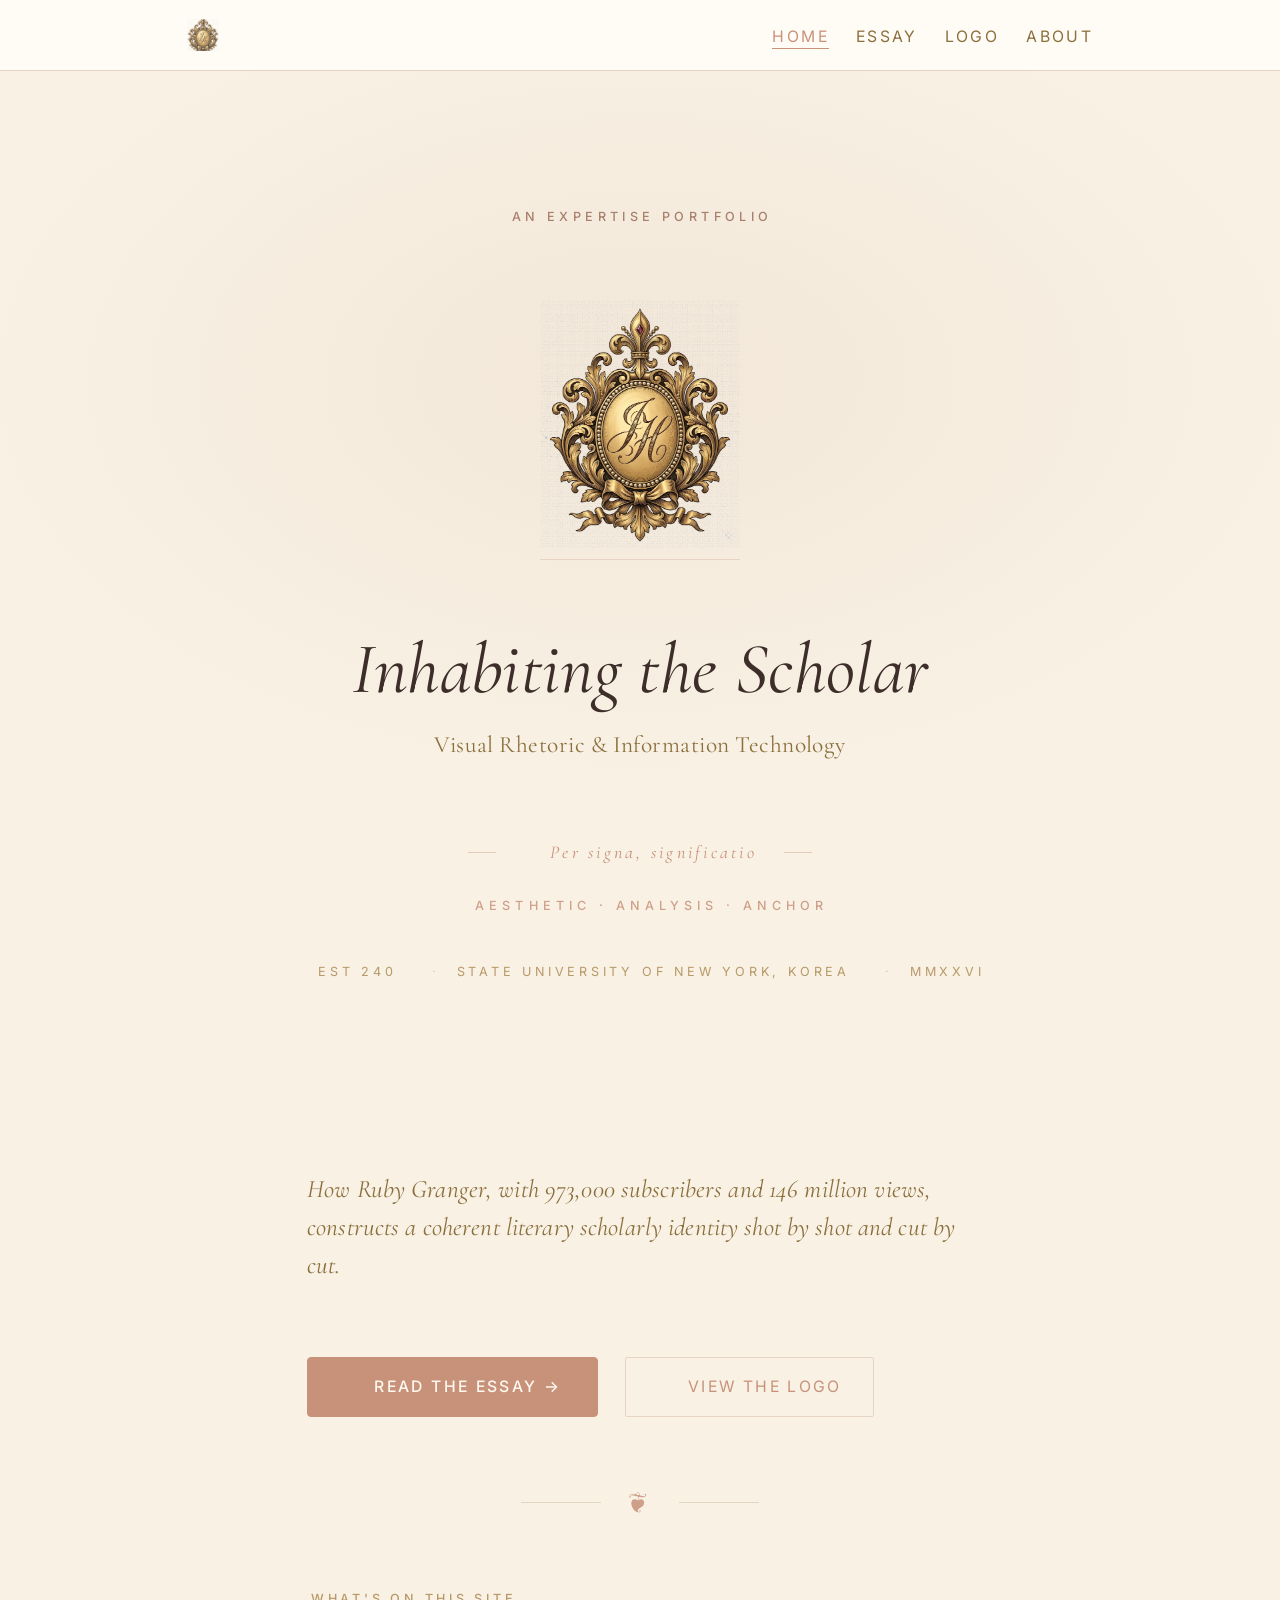
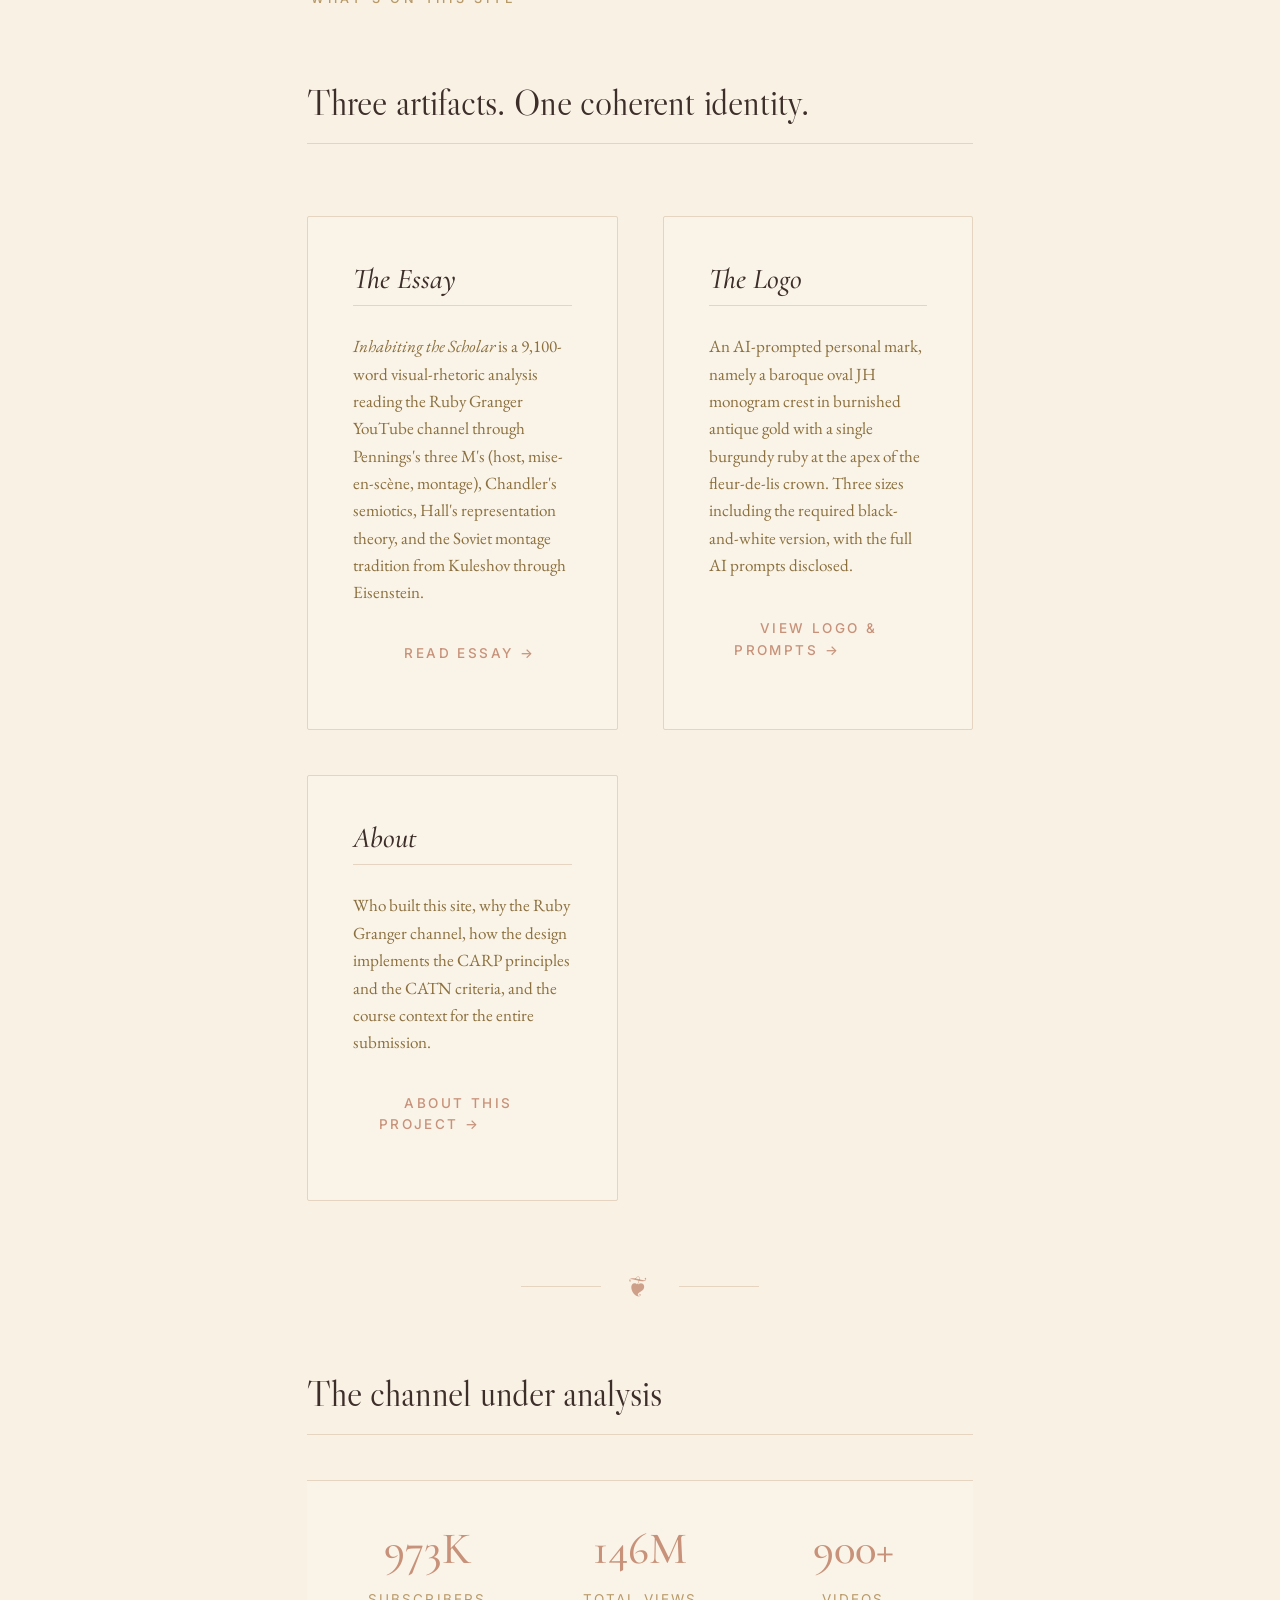
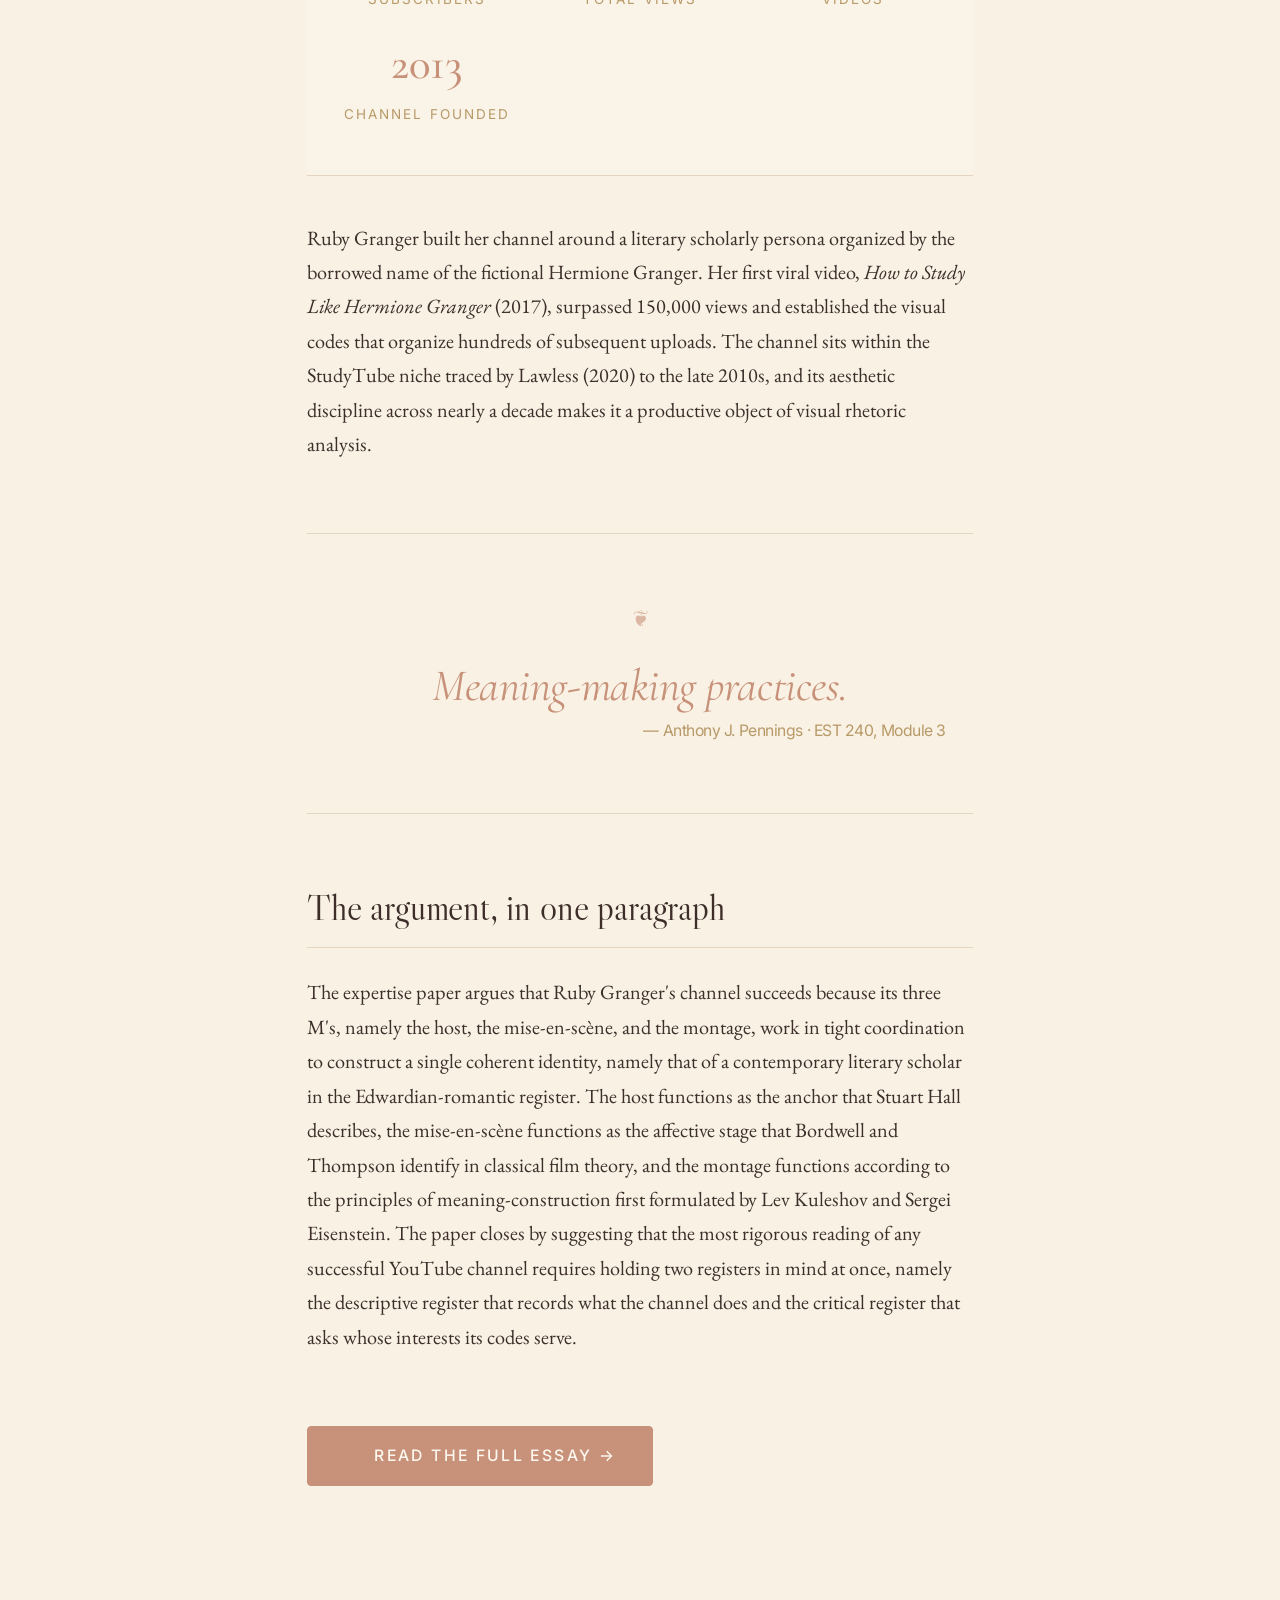
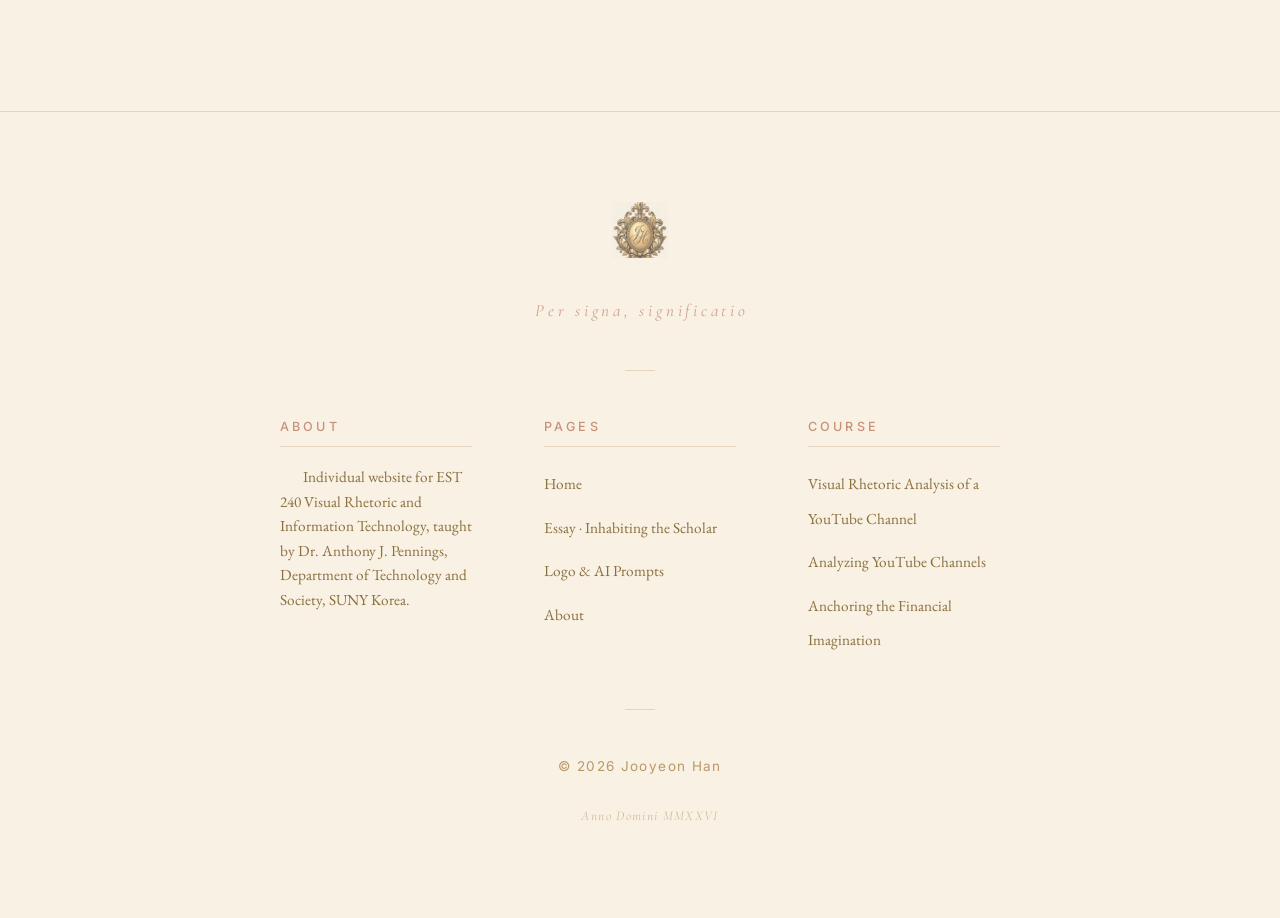
==== index.html @ f503d60e "Add files via upload" ====
<!DOCTYPE html>
<html lang="en">
<head>
<meta charset="UTF-8">
<meta name="viewport" content="width=device-width, initial-scale=1.0">
<title>Jooyeon Han &middot; EST 240 Visual Rhetoric Portfolio</title>
<meta name="description" content="Individual website for EST 240 Visual Rhetoric and Information Technology at SUNY Korea. Featuring 'Inhabiting the Scholar,' a visual-rhetoric analysis of the Ruby Granger YouTube channel by Jooyeon Han.">
<link rel="icon" type="image/png" href="logo-icon.png">
<link rel="stylesheet" href="style.css">
<link rel="preconnect" href="https://fonts.googleapis.com">
<link rel="preconnect" href="https://fonts.gstatic.com" crossorigin>
<link href="https://fonts.googleapis.com/css2?family=Cormorant+Garamond:ital,wght@0,400;0,500;0,600;1,400;1,500&family=EB+Garamond:ital,wght@0,400;0,500;1,400&family=Libre+Caslon+Display&family=Inter:wght@300;400;500&display=swap" rel="stylesheet">
</head>
<body>

<!-- ===== Navigation ===== -->
<nav class="nav">
  <div class="nav-inner">
    <a href="about.html" class="nav-brand" aria-label="Home"><img src="logo-icon.png" alt="" class="nav-mark"></a>
    <ul class="nav-menu">
      <li><a href="index.html" class="nav-link active">Home</a></li>
      <li><a href="essay.html" class="nav-link">Essay</a></li>
      <li><a href="logo.html" class="nav-link">Logo</a></li>
      <li><a href="about.html" class="nav-link">About</a></li>
    </ul>
  </div>
</nav>

<!-- ===== Royal Hero ===== -->
<section class="royal-hero">
  <div class="royal-label">
    An Expertise Portfolio
  </div>

  <div class="royal-emblem-wrap">
    <a href="about.html" class="royal-emblem-link"><img src="logo-large.png" alt="Baroque oval JH monogram crest in antique gold" class="royal-emblem"></a>
  </div>

  <h1 class="royal-title">Inhabiting the Scholar</h1>
  <p class="royal-subtitle">Visual Rhetoric &amp; Information Technology</p>

  <p class="royal-motto">Per signa, significatio</p>

  <p class="royal-tagline">Aesthetic &middot; Analysis &middot; Anchor</p>

  <p class="royal-meta">
    EST 240
    <span class="royal-meta-divider">&middot;</span>
    State University of New York, Korea
    <span class="royal-meta-divider">&middot;</span>
    MMXXVI
  </p>
</section>

<!-- ===== Main Content ===== -->
<div class="container">

  <p class="lead">How Ruby Granger, with 973,000 subscribers and 146 million views, constructs a coherent literary scholarly identity shot by shot and cut by cut.</p>

  <p class="cta-row">
    <a href="essay.html" class="btn btn-primary">Read the essay &rarr;</a>
    <a href="logo.html" class="btn btn-secondary">View the logo</a>
  </p>

  <div class="divider"><span class="divider-ornament">&#10086;</span></div>

  <p class="eyebrow">What's on this site</p>

  <h2>Three artifacts. One coherent identity.</h2>

  <div class="artifact-grid">

    <div class="artifact-card">
      <h3>The Essay</h3>
      <p><em>Inhabiting the Scholar</em> is a 9,100-word visual-rhetoric analysis reading the Ruby Granger YouTube channel through Pennings's three M's (host, mise-en-sc&egrave;ne, montage), Chandler's semiotics, Hall's representation theory, and the Soviet montage tradition from Kuleshov through Eisenstein.</p>
      <p><a href="essay.html" class="artifact-link">Read essay &rarr;</a></p>
    </div>

    <div class="artifact-card">
      <h3>The Logo</h3>
      <p>An AI-prompted personal mark, namely a baroque oval JH monogram crest in burnished antique gold with a single burgundy ruby at the apex of the fleur-de-lis crown. Three sizes including the required black-and-white version, with the full AI prompts disclosed.</p>
      <p><a href="logo.html" class="artifact-link">View logo &amp; prompts &rarr;</a></p>
    </div>

    <div class="artifact-card">
      <h3>About</h3>
      <p>Who built this site, why the Ruby Granger channel, how the design implements the CARP principles and the CATN criteria, and the course context for the entire submission.</p>
      <p><a href="about.html" class="artifact-link">About this project &rarr;</a></p>
    </div>

  </div>

  <div class="divider"><span class="divider-ornament">&#10086;</span></div>

  <h2>The channel under analysis</h2>

  <div class="stats">
    <div class="stat-item">
      <span class="stat-value">973K</span>
      <span class="stat-label">Subscribers</span>
    </div>
    <div class="stat-item">
      <span class="stat-value">146M</span>
      <span class="stat-label">Total Views</span>
    </div>
    <div class="stat-item">
      <span class="stat-value">900+</span>
      <span class="stat-label">Videos</span>
    </div>
    <div class="stat-item">
      <span class="stat-value">2013</span>
      <span class="stat-label">Channel Founded</span>
    </div>
  </div>

  <p>Ruby Granger built her channel around a literary scholarly persona organized by the borrowed name of the fictional Hermione Granger. Her first viral video, <em>How to Study Like Hermione Granger</em> (2017), surpassed 150,000 views and established the visual codes that organize hundreds of subsequent uploads. The channel sits within the StudyTube niche traced by Lawless (2020) to the late 2010s, and its aesthetic discipline across nearly a decade makes it a productive object of visual rhetoric analysis.</p>

  <div class="pull-quote">
    Meaning-making practices.
    <cite>Anthony J. Pennings &middot; EST 240, Module 3</cite>
  </div>

  <h2>The argument, in one paragraph</h2>

  <p>The expertise paper argues that Ruby Granger's channel succeeds because its three M's, namely the host, the mise-en-sc&egrave;ne, and the montage, work in tight coordination to construct a single coherent identity, namely that of a contemporary literary scholar in the Edwardian-romantic register. The host functions as the anchor that Stuart Hall describes, the mise-en-sc&egrave;ne functions as the affective stage that Bordwell and Thompson identify in classical film theory, and the montage functions according to the principles of meaning-construction first formulated by Lev Kuleshov and Sergei Eisenstein. The paper closes by suggesting that the most rigorous reading of any successful YouTube channel requires holding two registers in mind at once, namely the descriptive register that records what the channel does and the critical register that asks whose interests its codes serve.</p>

  <p class="cta-row">
    <a href="essay.html" class="btn btn-primary">Read the full essay &rarr;</a>
  </p>

</div>

<!-- ===== Royal Seal Footer ===== -->
<footer class="footer">
  <div class="footer-inner">
    <img src="logo-icon.png" alt="" class="footer-mark">
    <p class="footer-motto">Per signa, significatio</p>
    <div class="footer-divider"></div>

    <div class="footer-cols">
      <div class="footer-col">
        <p class="footer-col-title">About</p>
        <p class="footer-col-text">Individual website for EST 240 Visual Rhetoric and Information Technology, taught by Dr. Anthony J. Pennings, Department of Technology and Society, SUNY Korea.</p>
      </div>
      <div class="footer-col">
        <p class="footer-col-title">Pages</p>
        <ul class="footer-list">
          <li><a href="index.html">Home</a></li>
          <li><a href="essay.html">Essay &middot; Inhabiting the Scholar</a></li>
          <li><a href="logo.html">Logo &amp; AI Prompts</a></li>
          <li><a href="about.html">About</a></li>
        </ul>
      </div>
      <div class="footer-col">
        <p class="footer-col-title">Course</p>
        <ul class="footer-list">
          <li><a href="https://apennings.com/technologies-of-meaning/visual-rhetoric-analysis-of-a-youtube-channel/" target="_blank" rel="noopener">Visual Rhetoric Analysis of a YouTube Channel</a></li>
          <li><a href="https://apennings.com/media-strategies/analyzing-youtube-channels/" target="_blank" rel="noopener">Analyzing YouTube Channels</a></li>
          <li><a href="https://apennings.com/media-strategies/show-biz-anchoring-the-financial-imagination/" target="_blank" rel="noopener">Anchoring the Financial Imagination</a></li>
        </ul>
      </div>
    </div>

    <div class="footer-divider"></div>
    <p class="footer-text">&copy; 2026 Jooyeon Han</p>
    <p class="footer-est">Anno Domini MMXXVI</p>
  </div>
</footer>

</body>
</html>
---- style.css ----
/* ============================================================
   Jooyeon Han Portfolio · EST 240 Visual Rhetoric
   Design System
   
   Inspired by Oxford University Press editorial design
   Color palette: warm beige + dusty rose (Ruby Granger autumn tones)
   Typography: Cormorant Garamond + Libre Caslon + EB Garamond + Inter
   ============================================================ */

/* ===== Font Imports ===== */
@import url('https://fonts.googleapis.com/css2?family=Cormorant+Garamond:ital,wght@0,300;0,400;0,500;0,600;0,700;1,400;1,500&family=Libre+Caslon+Display&family=EB+Garamond:ital,wght@0,400;0,500;0,600;1,400&family=Inter:wght@300;400;500;600&display=swap');

/* ===== CSS Reset ===== */
*, *::before, *::after {
  box-sizing: border-box;
  margin: 0;
  padding: 0;
}

html {
  scroll-behavior: smooth;
  font-size: 18px;
}

/* ===== Design Tokens ===== */
:root {
  /* Color palette - Bridgerton / Coquette / Royalcore */
  --bg-primary: #F8F1E4;        /* Warm cream - main background */
  --bg-card: #FAF4E8;            /* Soft cream - cards */
  --bg-elevated: #FDF8EF;        /* Elevated cream - hover */
  
  --accent: #C8927A;             /* Soft peach/rose - links */
  --accent-hover: #A8806B;       /* Deep peach */
  --accent-light: #E8D4C4;       /* Light blush */
  
  --text-primary: #3D2E2A;       /* Warm dark brown */
  --text-secondary: #8B6F3D;     /* Antique gold-brown */
  --text-tertiary: #B89968;      /* Light gold */
  
  --border: #E5D4C0;             /* Cream-gold border */
  --border-subtle: #F0E4D2;      /* Very light cream */
  
  --gold: #C9A876;               /* Soft antique gold */
  --gold-light: #E5C998;         /* Light gold */
  
  /* Typography */
  --font-display: 'Cormorant Garamond', 'Times New Roman', serif;
  --font-header: 'Libre Caslon Display', 'Cormorant Garamond', serif;
  --font-body: 'EB Garamond', 'Garamond', 'Times New Roman', serif;
  --font-ui: 'Inter', -apple-system, BlinkMacSystemFont, sans-serif;
  
  /* Spacing */
  --space-xs: 0.5rem;
  --space-sm: 1rem;
  --space-md: 1.5rem;
  --space-lg: 2.5rem;
  --space-xl: 4rem;
  --space-2xl: 6rem;
  
  /* Layout */
  --content-width: 720px;
  --wide-width: 960px;
  --radius: 4px;
  --radius-lg: 8px;
}

/* ===== Base ===== */
body {
  background: var(--bg-primary);
  color: var(--text-primary);
  font-family: var(--font-body);
  font-size: 1.125rem;
  line-height: 1.7;
  -webkit-font-smoothing: antialiased;
  -moz-osx-font-smoothing: grayscale;
}

/* ===== Typography ===== */
h1, h2, h3, h4 {
  font-family: var(--font-header);
  font-weight: 400;
  color: var(--text-primary);
  line-height: 1.2;
  letter-spacing: -0.01em;
}

h1 {
  font-family: var(--font-display);
  font-size: 3.5rem;
  font-weight: 500;
  letter-spacing: -0.02em;
}

h2 {
  font-size: 2rem;
  margin-top: var(--space-xl);
  margin-bottom: var(--space-md);
  padding-bottom: var(--space-sm);
  border-bottom: 1px solid var(--border);
  font-weight: 400;
  letter-spacing: -0.005em;
}

/* Royal H2 - more authoritative */
.h2-royal {
  font-family: var(--font-header);
  font-size: 1.875rem;
  text-align: center;
  margin: var(--space-2xl) 0 var(--space-lg);
  padding: var(--space-md) 0;
  border-top: 1px solid var(--border);
  border-bottom: 1px solid var(--border);
  font-weight: 400;
  letter-spacing: 0.02em;
  color: var(--text-primary);
}

.h2-royal-label {
  display: block;
  font-family: var(--font-ui);
  font-size: 0.7rem;
  font-weight: 400;
  text-transform: uppercase;
  letter-spacing: 0.4em;
  color: var(--accent);
  margin-bottom: var(--space-xs);
  opacity: 0.85;
}

h3 {
  font-size: 1.5rem;
  margin-top: var(--space-lg);
  margin-bottom: var(--space-sm);
  font-family: var(--font-display);
  font-weight: 500;
  font-style: italic;
  color: var(--text-secondary);
}

h4 {
  font-size: 1.125rem;
  margin-top: var(--space-md);
  margin-bottom: var(--space-xs);
  text-transform: uppercase;
  letter-spacing: 0.1em;
  font-family: var(--font-ui);
  font-weight: 500;
  font-size: 0.875rem;
  color: var(--text-tertiary);
}

p {
  margin-bottom: var(--space-sm);
}

p + p {
  text-indent: 1.5em;
  margin-bottom: var(--space-sm);
}

a {
  color: var(--accent);
  text-decoration: none;
  border-bottom: 1px solid var(--accent-light);
  transition: all 0.2s ease;
}

a:hover {
  color: var(--accent-hover);
  border-bottom-color: var(--accent-hover);
}

em, i {
  font-style: italic;
}

strong, b {
  font-weight: 600;
}

blockquote {
  font-family: var(--font-display);
  font-style: italic;
  font-size: 1.4rem;
  line-height: 1.5;
  color: var(--text-secondary);
  margin: var(--space-lg) 0;
  padding: var(--space-md) var(--space-lg);
  border-left: 3px solid var(--accent);
  background: var(--bg-card);
}

cite {
  display: block;
  font-style: normal;
  font-family: var(--font-ui);
  font-size: 0.875rem;
  color: var(--text-tertiary);
  margin-top: var(--space-xs);
  text-align: right;
}

cite::before {
  content: "— ";
}

hr {
  border: none;
  border-top: 1px solid var(--border);
  margin: var(--space-xl) 0;
}

/* ===== Ornament Divider (Fleuron) ===== */
.divider {
  display: flex;
  align-items: center;
  justify-content: center;
  gap: var(--space-md);
  margin: var(--space-xl) 0;
  color: var(--accent);
  font-family: var(--font-display);
  font-size: 1.5rem;
  line-height: 1;
}

.divider::before,
.divider::after {
  content: "";
  flex: 1;
  max-width: 80px;
  height: 1px;
  background: var(--border);
}

.divider-ornament {
  opacity: 0.85;
  font-style: italic;
  font-weight: 400;
  letter-spacing: 0.2em;
}

/* Section ornament (smaller, above headings) */
.section-ornament {
  text-align: center;
  font-family: var(--font-display);
  font-size: 1.25rem;
  color: var(--accent);
  margin: var(--space-lg) 0 var(--space-xs);
  opacity: 0.7;
  letter-spacing: 0.3em;
}

/* ===== Layout ===== */
.container {
  max-width: var(--content-width);
  margin: 0 auto;
  padding: var(--space-lg) var(--space-md);
}

.container-wide {
  max-width: var(--wide-width);
  margin: 0 auto;
  padding: var(--space-lg) var(--space-md);
}

/* ===== Navigation ===== */
.nav {
  background: var(--bg-elevated);
  border-bottom: 1px solid var(--border);
  padding: var(--space-sm) 0;
  position: sticky;
  top: 0;
  z-index: 100;
  backdrop-filter: blur(10px);
  background: rgba(255, 252, 247, 0.92);
}

.nav-inner {
  max-width: var(--wide-width);
  margin: 0 auto;
  padding: 0 var(--space-md);
  display: flex;
  justify-content: space-between;
  align-items: center;
}

.nav-brand {
  font-family: var(--font-display);
  font-size: 1.5rem;
  font-weight: 500;
  font-style: italic;
  color: var(--text-primary);
  border-bottom: none;
  letter-spacing: -0.01em;
}

.nav-brand:hover {
  color: var(--accent);
  border-bottom: none;
}

.nav-menu {
  display: flex;
  gap: var(--space-md);
  list-style: none;
}

.nav-link {
  font-family: var(--font-ui);
  font-size: 0.875rem;
  font-weight: 400;
  color: var(--text-secondary);
  text-transform: uppercase;
  letter-spacing: 0.15em;
  border-bottom: 1px solid transparent;
  padding-bottom: 2px;
}

.nav-link:hover,
.nav-link.active {
  color: var(--accent);
  border-bottom-color: var(--accent);
}

/* ===== Hero (Grand Portal) ===== */
.hero {
  text-align: center;
  padding: var(--space-2xl) var(--space-md) var(--space-2xl);
  border-bottom: 1px solid var(--border);
  position: relative;
}

/* ===== Royal Hero (Refined Hybrid - 절제 + 격조) ===== */
.royal-hero {
  text-align: center;
  padding: 7rem 2rem 5.5rem;
  position: relative;
  background: 
    radial-gradient(ellipse 80% 60% at center 30%, rgba(232, 212, 196, 0.35) 0%, transparent 65%),
    var(--bg-primary);
}

.royal-label {
  font-family: var(--font-ui);
  font-size: 0.7rem;
  font-weight: 500;
  text-transform: uppercase;
  letter-spacing: 0.35em;
  color: var(--accent-hover);
  margin-bottom: var(--space-xl);
  padding-left: 0.35em;
  display: inline-block;
}

.royal-label::before,
.royal-label::after {
  content: none;
}

.royal-emblem-wrap {
  position: relative;
  display: flex;
  align-items: center;
  justify-content: center;
  margin: 0 auto var(--space-xl);
}

.royal-emblem {
  width: 200px;
  height: auto;
  flex-shrink: 0;
}

.royal-emblem-flank {
  display: none;
}

.royal-title {
  font-family: var(--font-display);
  font-size: 4rem;
  font-weight: 400;
  letter-spacing: 0.005em;
  color: var(--text-primary);
  margin: var(--space-md) 0 var(--space-sm);
  line-height: 1.05;
  text-transform: none;
  font-style: italic;
}

.royal-subtitle {
  font-family: var(--font-display);
  font-size: 1.3rem;
  color: var(--text-secondary);
  margin: 0 0 var(--space-xl);
  font-weight: 400;
  letter-spacing: 0.02em;
  font-style: normal;
}

.royal-rule {
  display: none;
}

/* Latin motto - 절제된 한 줄 */
.royal-motto {
  font-family: var(--font-display);
  font-style: italic;
  font-size: 1rem;
  color: var(--accent);
  letter-spacing: 0.18em;
  margin: var(--space-xl) auto var(--space-md);
  font-weight: 400;
  display: flex;
  align-items: center;
  justify-content: center;
  gap: var(--space-md);
}

.royal-motto::before,
.royal-motto::after {
  content: "";
  display: inline-block;
  width: 28px;
  height: 1px;
  background: var(--accent);
  opacity: 0.4;
}

/* Meta - 절제된 상세 정보 */
.royal-meta {
  font-family: var(--font-ui);
  font-size: 0.7rem;
  font-weight: 400;
  text-transform: uppercase;
  letter-spacing: 0.3em;
  color: var(--text-tertiary);
  margin-top: var(--space-xs);
  padding-left: 0.3em;
}

.royal-meta-divider {
  display: inline-block;
  margin: 0 0.7em;
  color: var(--accent);
  opacity: 0.45;
}

.hero-monogram {
  margin: 0 auto var(--space-lg);
  width: 120px;
  height: 120px;
}

.hero-title {
  font-family: var(--font-display);
  font-size: 4rem;
  font-weight: 400;
  letter-spacing: -0.03em;
  margin-bottom: var(--space-sm);
  color: var(--text-primary);
}

.hero-subtitle {
  font-family: var(--font-display);
  font-style: italic;
  font-size: 1.5rem;
  color: var(--text-secondary);
  margin-bottom: var(--space-lg);
  font-weight: 300;
}

.hero-meta {
  font-family: var(--font-ui);
  font-size: 0.875rem;
  text-transform: uppercase;
  letter-spacing: 0.2em;
  color: var(--text-tertiary);
}

/* ===== Cards / Sections ===== */
.card {
  background: var(--bg-card);
  border: 1px solid var(--border-subtle);
  border-radius: var(--radius);
  padding: var(--space-lg);
  margin-bottom: var(--space-md);
}

.card-header {
  font-family: var(--font-ui);
  font-size: 0.75rem;
  text-transform: uppercase;
  letter-spacing: 0.2em;
  color: var(--text-tertiary);
  margin-bottom: var(--space-sm);
}

/* ===== Stats Bar ===== */
.stats {
  display: grid;
  grid-template-columns: repeat(auto-fit, minmax(150px, 1fr));
  gap: var(--space-md);
  margin: var(--space-lg) 0;
  padding: var(--space-lg) var(--space-md);
  background: var(--bg-card);
  border-top: 1px solid var(--border);
  border-bottom: 1px solid var(--border);
}

.stat-item {
  text-align: center;
}

.stat-value {
  font-family: var(--font-display);
  font-size: 2.5rem;
  font-weight: 500;
  color: var(--accent);
  display: block;
  line-height: 1;
  margin-bottom: var(--space-xs);
}

.stat-label {
  font-family: var(--font-ui);
  font-size: 0.75rem;
  text-transform: uppercase;
  letter-spacing: 0.15em;
  color: var(--text-tertiary);
}

/* ===== Buttons ===== */
.btn {
  display: inline-block;
  font-family: var(--font-ui);
  font-size: 0.875rem;
  font-weight: 500;
  text-transform: uppercase;
  letter-spacing: 0.15em;
  padding: 0.875rem 2rem;
  border: 1px solid var(--accent);
  color: var(--accent);
  background: transparent;
  border-radius: var(--radius);
  cursor: pointer;
  transition: all 0.2s ease;
  border-bottom: 1px solid var(--accent);
}

.btn:hover {
  background: var(--accent);
  color: var(--bg-elevated);
  border-bottom-color: var(--accent);
}

.btn-primary {
  background: var(--accent);
  color: var(--bg-elevated);
}

.btn-primary:hover {
  background: var(--accent-hover);
  border-color: var(--accent-hover);
}

/* ===== Video Embed ===== */
.video-embed {
  position: relative;
  width: 100%;
  padding-bottom: 56.25%;
  margin: var(--space-lg) 0;
  background: var(--bg-card);
  border: 1px solid var(--border);
  border-radius: var(--radius);
  overflow: hidden;
}

.video-embed iframe {
  position: absolute;
  top: 0;
  left: 0;
  width: 100%;
  height: 100%;
  border: 0;
}

.video-caption {
  font-family: var(--font-ui);
  font-size: 0.875rem;
  color: var(--text-tertiary);
  text-align: center;
  margin-top: var(--space-xs);
  margin-bottom: var(--space-lg);
  font-style: italic;
}

/* ===== Video Gallery ===== */
.video-gallery {
  display: grid;
  grid-template-columns: repeat(auto-fit, minmax(280px, 1fr));
  gap: var(--space-md);
  margin: var(--space-lg) 0;
}

.video-card {
  background: var(--bg-card);
  border: 1px solid var(--border-subtle);
  border-radius: var(--radius);
  padding: var(--space-md);
  transition: all 0.2s ease;
}

.video-card:hover {
  transform: translateY(-2px);
  border-color: var(--accent-light);
  box-shadow: 0 4px 16px rgba(139, 90, 102, 0.08);
}

.video-card h4 {
  font-family: var(--font-display);
  font-size: 1.125rem;
  font-style: italic;
  color: var(--text-primary);
  margin-bottom: var(--space-xs);
  text-transform: none;
  letter-spacing: 0;
  font-weight: 500;
}

.video-card p {
  font-size: 0.95rem;
  color: var(--text-secondary);
  margin-bottom: var(--space-xs);
}

.video-card a {
  font-family: var(--font-ui);
  font-size: 0.8rem;
  text-transform: uppercase;
  letter-spacing: 0.15em;
}

/* ===== References ===== */
.references {
  font-size: 0.95rem;
  line-height: 1.6;
}

.references ol {
  list-style: none;
  counter-reset: ref-counter;
  padding-left: 0;
  margin: 0;
}

.references li {
  counter-increment: ref-counter;
  margin-bottom: var(--space-sm);
  padding-left: 3.2rem;
  position: relative;
  font-family: var(--font-body);
  font-size: 0.9rem;
  line-height: 1.6;
  color: var(--text-primary);
}

.references li::before {
  content: "[" counter(ref-counter) "]";
  position: absolute;
  left: 0;
  top: 0.1em;
  color: var(--accent);
  font-family: var(--font-ui);
  font-weight: 500;
  font-size: 0.85rem;
  width: 2.8rem;
  text-align: left;
  letter-spacing: 0.02em;
}

.references a {
  word-break: break-word;
}

/* ===== Logo Display ===== */
.logo-showcase {
  display: grid;
  grid-template-columns: repeat(auto-fit, minmax(220px, 1fr));
  gap: var(--space-lg);
  margin: var(--space-xl) 0;
  align-items: center;
}

.logo-tile {
  background: var(--bg-card);
  border: 1px solid var(--border);
  border-radius: var(--radius-lg);
  padding: var(--space-xl) var(--space-lg);
  text-align: center;
}

.logo-tile.tile-bw {
  background: #FFFFFF;
}

.logo-tile.tile-dark {
  background: #2A1F1A;
}

.logo-tile-label {
  display: block;
  font-family: var(--font-ui);
  font-size: 0.75rem;
  text-transform: uppercase;
  letter-spacing: 0.2em;
  color: var(--text-tertiary);
  margin-top: var(--space-md);
}

.tile-dark .logo-tile-label {
  color: var(--gold-light);
}

/* ===== Prompt Display ===== */
.prompt-block {
  background: #2A1F1A;
  color: #F5EDE4;
  font-family: 'SF Mono', 'Monaco', 'Inconsolata', 'Courier New', monospace;
  font-size: 0.85rem;
  line-height: 1.6;
  padding: var(--space-md);
  border-radius: var(--radius);
  margin: var(--space-md) 0;
  overflow-x: auto;
  border-left: 3px solid var(--gold);
}

.prompt-label {
  font-family: var(--font-ui);
  font-size: 0.7rem;
  text-transform: uppercase;
  letter-spacing: 0.2em;
  color: var(--gold-light);
  margin-bottom: var(--space-xs);
  display: block;
}

/* ===== Pull Quote ===== */
.pull-quote {
  font-family: var(--font-display);
  font-style: italic;
  font-size: 2.5rem;
  line-height: 1.2;
  letter-spacing: -0.01em;
  color: var(--accent);
  text-align: center;
  padding: var(--space-xl) var(--space-md);
  margin: var(--space-xl) 0;
  border-top: 1px solid var(--border);
  border-bottom: 1px solid var(--border);
  position: relative;
}

.pull-quote::before {
  content: "❦";
  display: block;
  font-style: normal;
  font-size: 1.2rem;
  color: var(--accent);
  opacity: 0.6;
  margin-bottom: var(--space-md);
  letter-spacing: 0;
}

/* ===== Footer (Luxury Restraint) ===== */
.footer {
  background: var(--bg-primary);
  border-top: 1px solid var(--border);
  padding: 5rem var(--space-md) 4rem;
  margin-top: var(--space-2xl);
  text-align: center;
  position: relative;
}

.footer-inner {
  max-width: var(--content-width);
  margin: 0 auto;
}

.footer-mark {
  width: 56px;
  height: auto;
  margin: 0 auto var(--space-md);
  opacity: 0.7;
}

.footer-motto {
  font-family: var(--font-display);
  font-style: italic;
  font-size: 0.95rem;
  color: var(--accent);
  letter-spacing: 0.22em;
  margin-bottom: var(--space-lg);
  padding-left: 0.22em;
  opacity: 0.85;
}

.footer-motto::before, .footer-motto::after {
  content: none;
}

.footer-divider {
  width: 30px;
  height: 1px;
  background: var(--text-tertiary);
  opacity: 0.3;
  margin: var(--space-lg) auto;
  border: none;
}

.footer-text {
  font-family: var(--font-ui);
  font-size: 0.75rem;
  color: var(--text-tertiary);
  margin-bottom: var(--space-xs);
  letter-spacing: 0.1em;
}

.footer-meta {
  font-family: var(--font-ui);
  font-size: 0.65rem;
  text-transform: uppercase;
  letter-spacing: 0.4em;
  color: var(--text-tertiary);
  margin-bottom: var(--space-xs);
  padding-left: 0.4em;
}

.footer-est {
  font-family: var(--font-display);
  font-style: italic;
  font-size: 0.75rem;
  color: var(--text-tertiary);
  margin-top: var(--space-md);
  opacity: 0.6;
  letter-spacing: 0.1em;
}

/* Monogram watermark (large background ornament) */
.watermark {
  position: relative;
  text-align: center;
  margin: var(--space-2xl) 0 var(--space-lg);
  pointer-events: none;
}

.watermark svg {
  width: 80px;
  height: 80px;
  opacity: 0.18;
}

/* End-of-essay sign-off mark */
.end-mark {
  text-align: center;
  margin: var(--space-xl) 0;
  font-family: var(--font-display);
  color: var(--accent);
  font-size: 1.5rem;
  opacity: 0.6;
  letter-spacing: 0.4em;
}

/* ===== Tables (if needed) ===== */
table {
  width: 100%;
  border-collapse: collapse;
  margin: var(--space-md) 0;
  font-size: 0.95rem;
}

th {
  font-family: var(--font-ui);
  text-transform: uppercase;
  letter-spacing: 0.1em;
  font-size: 0.8rem;
  font-weight: 500;
  color: var(--text-secondary);
  padding: var(--space-sm);
  border-bottom: 2px solid var(--border);
  text-align: left;
}

td {
  padding: var(--space-sm);
  border-bottom: 1px solid var(--border-subtle);
}

/* ===== Drop Cap (Editorial Book Style) ===== */
.dropcap {
  position: relative;
}
.dropcap::first-letter {
  font-family: var(--font-display);
  font-size: 5.5rem;
  font-weight: 500;
  font-style: italic;
  color: var(--accent);
  float: left;
  line-height: 0.85;
  margin: 0.1em 0.15em -0.1em 0;
  padding: 0;
}

/* Small caps treatment for first words after dropcap */
.dropcap-line {
  font-variant: small-caps;
  letter-spacing: 0.05em;
  font-weight: 500;
}

/* ===== Responsive ===== */
@media (max-width: 768px) {
  html {
    font-size: 16px;
  }
  
  h1, .hero-title {
    font-size: 2.5rem;
  }
  
  h2 {
    font-size: 1.75rem;
  }
  
  /* Royal hero responsive */
  .royal-hero {
    padding: 5rem 1rem 4rem;
  }
  
  .royal-title {
    font-size: 2.5rem;
    letter-spacing: 0.05em;
  }
  
  .royal-subtitle {
    font-size: 1.15rem;
  }
  
  .royal-motto {
    font-size: 0.9rem;
    letter-spacing: 0.1em;
  }
  
  .royal-emblem-wrap {
    gap: var(--space-md);
  }
  
  .royal-emblem {
    width: 110px;
    height: 110px;
  }
  
  .royal-emblem-flank {
    width: 36px;
    height: 108px;
  }
  
  .nav-menu {
    gap: var(--space-sm);
  }
  
  .nav-link {
    font-size: 0.75rem;
    letter-spacing: 0.1em;
  }
  
  .container {
    padding: var(--space-md) var(--space-sm);
  }
  
  .hero {
    padding: var(--space-xl) var(--space-md);
  }
  
  .pull-quote {
    font-size: 1.8rem;
  }
  
  .stat-value {
    font-size: 1.75rem;
  }
}

/* ===== Print ===== */
@media print {
  .nav, .footer {
    display: none;
  }
  body {
    background: white;
    color: black;
  }
}

/* ============================================================
   EXPANDED STYLES — Additional components for full Eric parity
   ============================================================ */

/* ===== Nav mark (small icon in nav) ===== */
.nav-mark {
  width: 32px;
  height: 32px;
  margin-right: 0;
  vertical-align: middle;
  display: inline-block;
  opacity: 0.85;
  transition: opacity 0.3s ease;
}

.nav-brand:hover .nav-mark {
  opacity: 1;
}

.nav-brand {
  display: inline-flex;
  align-items: center;
  text-decoration: none;
}

/* ===== Eyebrow text (subtle label above headings) ===== */
.eyebrow {
  font-family: var(--font-ui);
  font-size: 0.7rem;
  font-weight: 500;
  text-transform: uppercase;
  letter-spacing: 0.3em;
  color: var(--text-tertiary);
  margin: var(--space-xl) 0 var(--space-sm);
  padding-left: 0.3em;
}

/* ===== Lead paragraph ===== */
.lead {
  font-family: var(--font-display);
  font-size: 1.4rem;
  line-height: 1.5;
  color: var(--text-secondary);
  margin: var(--space-md) 0 var(--space-xl);
  font-weight: 400;
  font-style: italic;
  letter-spacing: 0.005em;
}

.lead strong {
  color: var(--text-primary);
  font-style: normal;
  font-weight: 500;
}

/* ===== Page Title (large H1 below royal hero) ===== */
.page-title {
  font-family: var(--font-display);
  font-size: 3.5rem;
  font-weight: 400;
  letter-spacing: -0.005em;
  line-height: 1.1;
  margin: var(--space-sm) 0 var(--space-md);
  color: var(--text-primary);
  font-style: normal;
}

/* ===== CTA Row (button group) ===== */
.cta-row {
  display: flex;
  flex-wrap: wrap;
  gap: var(--space-md);
  margin: var(--space-xl) 0;
  align-items: center;
}

.btn-secondary {
  display: inline-block;
  font-family: var(--font-ui);
  font-size: 0.875rem;
  font-weight: 400;
  text-transform: uppercase;
  letter-spacing: 0.15em;
  padding: 0.85rem 1.75rem;
  background: transparent;
  color: var(--accent);
  border: 1px solid var(--accent-light);
  border-radius: 2px;
  text-decoration: none;
  transition: all 0.2s ease;
}

.btn-secondary:hover {
  background: var(--accent-light);
  color: var(--accent-hover);
  border-color: var(--accent);
}

/* ===== Artifact Grid (Three artifacts. One coherent identity.) ===== */
.artifact-grid {
  display: grid;
  grid-template-columns: repeat(auto-fit, minmax(240px, 1fr));
  gap: var(--space-lg);
  margin: var(--space-xl) 0;
}

.artifact-card {
  background: var(--bg-card);
  border: 1px solid var(--border);
  border-radius: 2px;
  padding: var(--space-lg);
  display: flex;
  flex-direction: column;
}

.artifact-card h3 {
  font-family: var(--font-display);
  font-size: 1.6rem;
  font-weight: 500;
  font-style: italic;
  color: var(--text-primary);
  margin: 0 0 var(--space-md);
  padding-bottom: var(--space-xs);
  border-bottom: 1px solid var(--border);
  letter-spacing: 0;
}

.artifact-card p {
  font-family: var(--font-body);
  font-size: 0.95rem;
  line-height: 1.6;
  color: var(--text-secondary);
  margin: 0 0 var(--space-sm);
  flex-grow: 1;
}

.artifact-link {
  font-family: var(--font-ui);
  font-size: 0.75rem;
  font-weight: 500;
  text-transform: uppercase;
  letter-spacing: 0.18em;
  color: var(--accent);
  text-decoration: none;
  display: inline-block;
  margin-top: auto;
  padding-top: var(--space-sm);
  border-bottom: 1px solid transparent;
  transition: border-color 0.2s;
}

.artifact-link:hover {
  border-bottom-color: var(--accent);
}

/* ===== Meta Table (key/value pairs on About) ===== */
.meta-table {
  display: grid;
  grid-template-columns: 1fr;
  gap: 0;
  margin: var(--space-lg) 0;
  background: var(--bg-card);
  border: 1px solid var(--border);
  border-radius: 2px;
  overflow: hidden;
}

.meta-row {
  display: grid;
  grid-template-columns: 160px 1fr;
  gap: var(--space-md);
  padding: 0.85rem var(--space-md);
  border-bottom: 1px solid var(--border-subtle);
  align-items: baseline;
}

.meta-row:last-child {
  border-bottom: none;
}

.meta-label {
  font-family: var(--font-ui);
  font-size: 0.7rem;
  font-weight: 500;
  text-transform: uppercase;
  letter-spacing: 0.25em;
  color: var(--text-tertiary);
}

.meta-value {
  font-family: var(--font-display);
  font-size: 1.05rem;
  color: var(--text-primary);
  font-style: italic;
  letter-spacing: 0;
}

/* ===== Numbered List (1, 2, 3 large) ===== */
.numbered-list {
  list-style: none;
  counter-reset: artifact-num;
  padding: 0;
  margin: var(--space-md) 0 var(--space-xl);
}

.numbered-list li {
  counter-increment: artifact-num;
  position: relative;
  padding-left: 3rem;
  margin-bottom: var(--space-md);
  line-height: 1.7;
  font-family: var(--font-body);
}

.numbered-list li::before {
  content: counter(artifact-num);
  position: absolute;
  left: 0;
  top: -0.15em;
  font-family: var(--font-display);
  font-style: italic;
  font-size: 1.8rem;
  color: var(--accent);
  font-weight: 400;
  line-height: 1;
}

/* ===== Logo Grid (3 sizes) ===== */
.logo-grid {
  display: grid;
  grid-template-columns: repeat(auto-fit, minmax(220px, 1fr));
  gap: var(--space-lg);
  margin: var(--space-xl) 0;
}

.logo-tile {
  background: var(--bg-card);
  border: 1px solid var(--border);
  border-radius: 2px;
  padding: var(--space-lg);
  text-align: center;
  display: flex;
  flex-direction: column;
  align-items: center;
}

.logo-tile-size {
  font-family: var(--font-ui);
  font-size: 0.75rem;
  font-weight: 500;
  text-transform: uppercase;
  letter-spacing: 0.25em;
  color: var(--accent-hover);
  margin: 0 0 var(--space-xs);
}

.logo-tile-desc {
  font-family: var(--font-display);
  font-style: italic;
  font-size: 0.95rem;
  color: var(--text-secondary);
  margin: 0 0 var(--space-md);
  line-height: 1.4;
}

.logo-tile-img {
  width: 100%;
  max-width: 200px;
  height: auto;
  margin: var(--space-md) 0;
}

.logo-tile-img-bw {
  filter: grayscale(100%);
}

.logo-tile-img-icon {
  max-width: 100px;
}

.logo-tile-download {
  margin: var(--space-md) 0 0;
  font-family: var(--font-ui);
  font-size: 0.75rem;
}

.logo-tile-download a {
  color: var(--accent);
  text-transform: uppercase;
  letter-spacing: 0.2em;
  font-weight: 500;
  border-bottom: 1px solid transparent;
  transition: border-color 0.2s;
  text-decoration: none;
}

.logo-tile-download a:hover {
  border-bottom-color: var(--accent);
}

/* ===== Prompt Box ===== */
.prompt-box {
  background: var(--bg-card);
  border-left: 3px solid var(--accent-light);
  border-radius: 0 2px 2px 0;
  padding: var(--space-md) var(--space-lg);
  margin: var(--space-md) 0 var(--space-xl);
}

.prompt-box p {
  font-family: var(--font-body);
  font-size: 0.95rem;
  line-height: 1.7;
  color: var(--text-primary);
  margin: 0;
  font-style: italic;
}

.prompt-box-final {
  border-left-color: var(--accent);
  background: linear-gradient(90deg, rgba(232, 212, 196, 0.3) 0%, transparent 100%);
}

.prompt-final-label {
  font-family: var(--font-ui) !important;
  font-size: 0.7rem !important;
  font-weight: 500;
  text-transform: uppercase;
  letter-spacing: 0.25em;
  color: var(--accent-hover) !important;
  margin-bottom: var(--space-sm) !important;
  font-style: normal !important;
}

/* ===== 3-Column Footer ===== */
.footer-cols {
  display: grid;
  grid-template-columns: 1fr 1fr 1fr;
  gap: var(--space-xl);
  text-align: left;
  margin: var(--space-lg) 0;
  max-width: 900px;
  margin-left: auto;
  margin-right: auto;
}

.footer-col {
  display: flex;
  flex-direction: column;
}

.footer-col-title {
  font-family: var(--font-ui);
  font-size: 0.7rem;
  font-weight: 500;
  text-transform: uppercase;
  letter-spacing: 0.25em;
  color: var(--accent);
  margin: 0 0 var(--space-sm);
  padding-bottom: var(--space-xs);
  border-bottom: 1px solid var(--border);
}

.footer-col-text {
  font-family: var(--font-body);
  font-size: 0.85rem;
  line-height: 1.6;
  color: var(--text-secondary);
  margin: 0;
}

.footer-list {
  list-style: none;
  padding: 0;
  margin: 0;
}

.footer-list li {
  margin-bottom: var(--space-xs);
}

.footer-list a {
  font-family: var(--font-body);
  font-size: 0.85rem;
  color: var(--text-secondary);
  text-decoration: none;
  line-height: 1.5;
  border-bottom: 1px solid transparent;
  transition: border-color 0.2s;
}

.footer-list a:hover {
  color: var(--accent);
  border-bottom-color: var(--accent-light);
}

/* ===== Mobile responsive overrides for new components ===== */
@media (max-width: 768px) {
  .page-title {
    font-size: 2.2rem;
  }
  
  .lead {
    font-size: 1.15rem;
  }
  
  .cta-row {
    flex-direction: column;
    align-items: stretch;
  }
  
  .cta-row .btn,
  .cta-row .btn-primary,
  .cta-row .btn-secondary {
    width: 100%;
    text-align: center;
  }
  
  .footer-cols {
    grid-template-columns: 1fr;
    gap: var(--space-lg);
  }
  
  .meta-row {
    grid-template-columns: 1fr;
    gap: 0.2rem;
  }
  
  .meta-label {
    margin-bottom: 0.2rem;
  }
  
  .artifact-grid {
    grid-template-columns: 1fr;
  }
  
  .logo-grid {
    grid-template-columns: 1fr;
  }
  
  .numbered-list li {
    padding-left: 2.5rem;
  }
  
  .numbered-list li::before {
    font-size: 1.5rem;
  }
}

/* ===== Royal Tagline (under motto, above meta) ===== */
.royal-tagline {
  font-family: var(--font-ui);
  font-size: 0.7rem;
  font-weight: 500;
  text-transform: uppercase;
  letter-spacing: 0.4em;
  color: var(--accent);
  margin: var(--space-md) 0 var(--space-lg);
  padding-left: 0.4em;
  opacity: 0.85;
}

@media (max-width: 768px) {
  .royal-tagline {
    font-size: 0.625rem;
    letter-spacing: 0.3em;
  }
}

/* ===== Paper-specific styles ===== */
.paper-meta {
  font-family: var(--font-ui);
  font-size: 0.7rem;
  font-weight: 400;
  text-transform: uppercase;
  letter-spacing: 0.2em;
  color: var(--text-tertiary);
  margin: -0.5rem 0 var(--space-lg);
  padding-left: 0.2em;
}

.eyebrow-small {
  font-family: var(--font-ui);
  font-size: 0.65rem;
  font-weight: 500;
  text-transform: uppercase;
  letter-spacing: 0.3em;
  color: var(--text-tertiary);
  margin: var(--space-md) 0 var(--space-xs);
  padding-left: 0.3em;
  text-align: center;
}

/* ===== References (numbered list) ===== */
.references {
  margin: var(--space-md) 0 var(--space-xl);
}

@media (max-width: 768px) {
  .paper-meta {
    font-size: 0.625rem;
    letter-spacing: 0.15em;
  }
  
  .references li {
    font-size: 0.85rem;
    padding-left: 2rem;
  }
}


/* ===== Royal Emblem clickable link ===== */
.royal-emblem-link {
  display: inline-block;
  transition: transform 0.3s ease, opacity 0.3s ease;
  cursor: pointer;
}

.royal-emblem-link:hover {
  transform: scale(1.02);
  opacity: 0.92;
}

.royal-emblem-link:hover .royal-emblem {
  filter: drop-shadow(0 4px 12px rgba(168, 128, 107, 0.2));
}
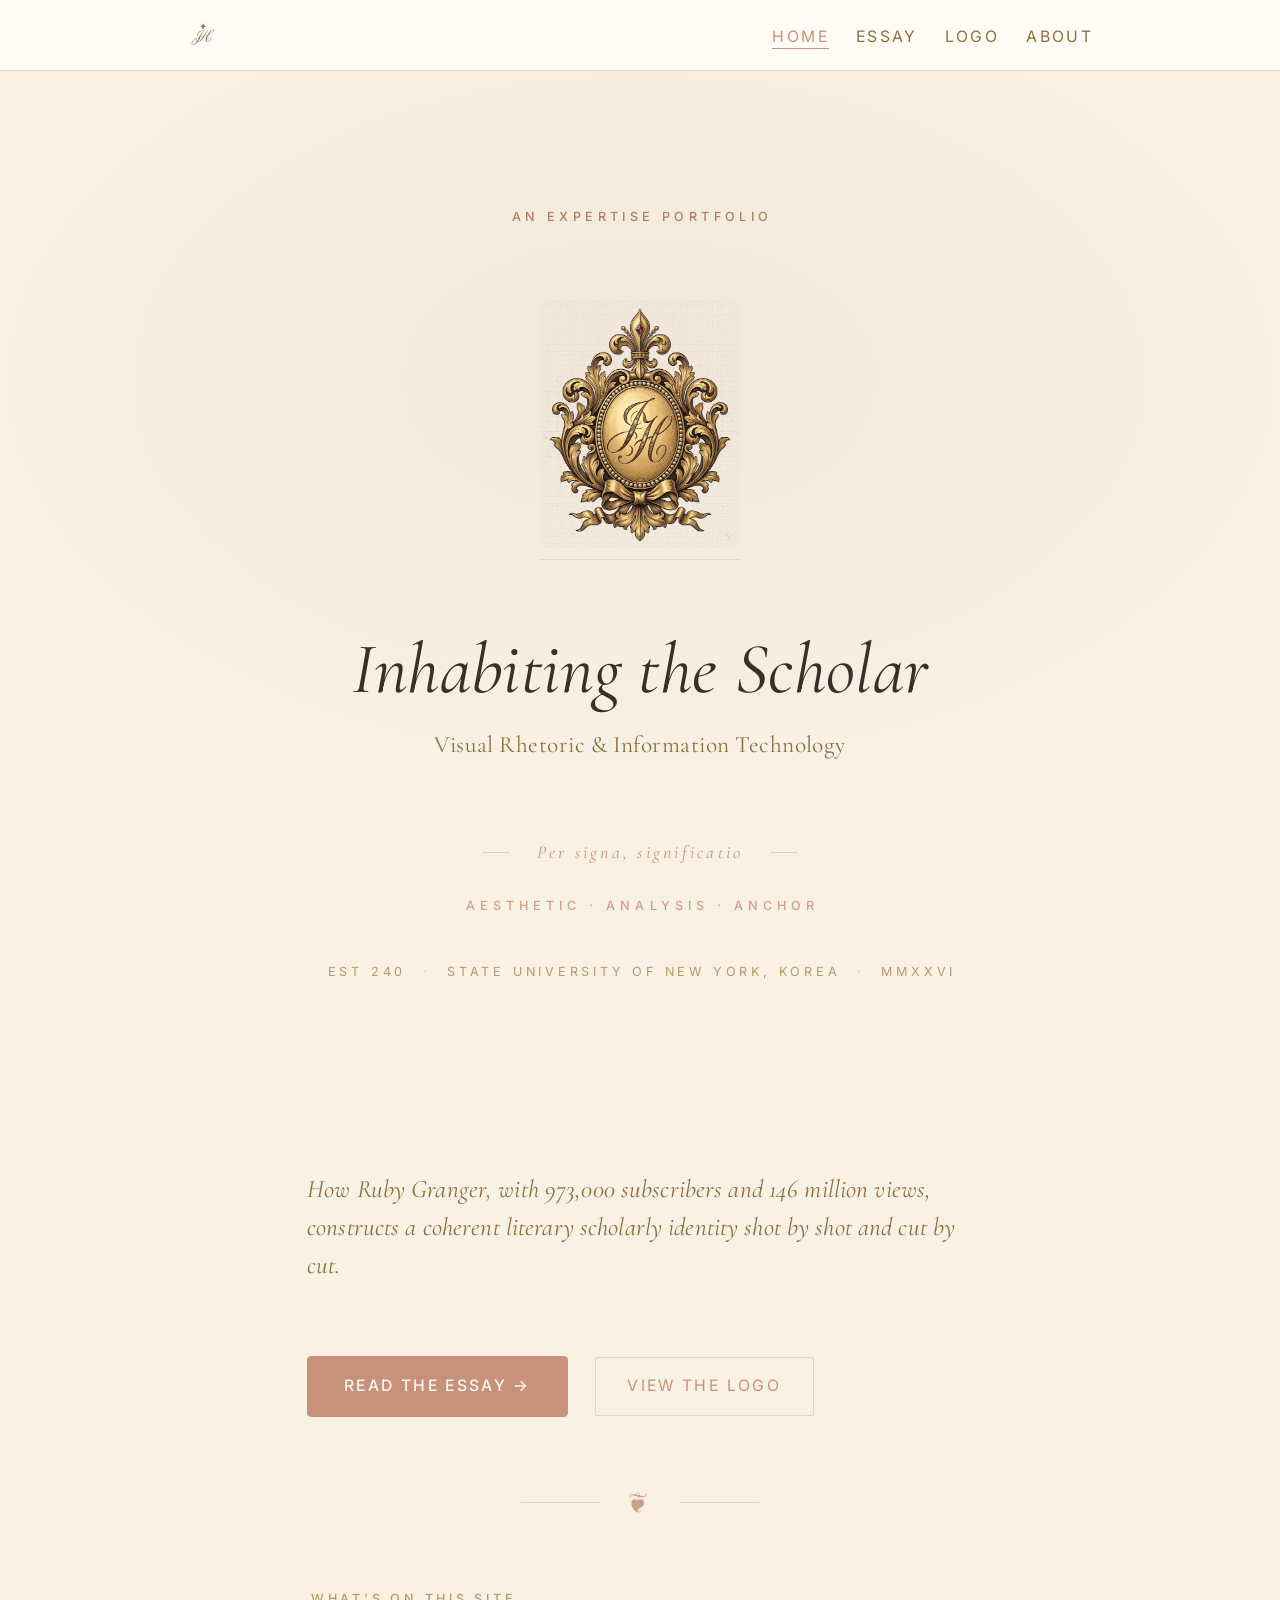
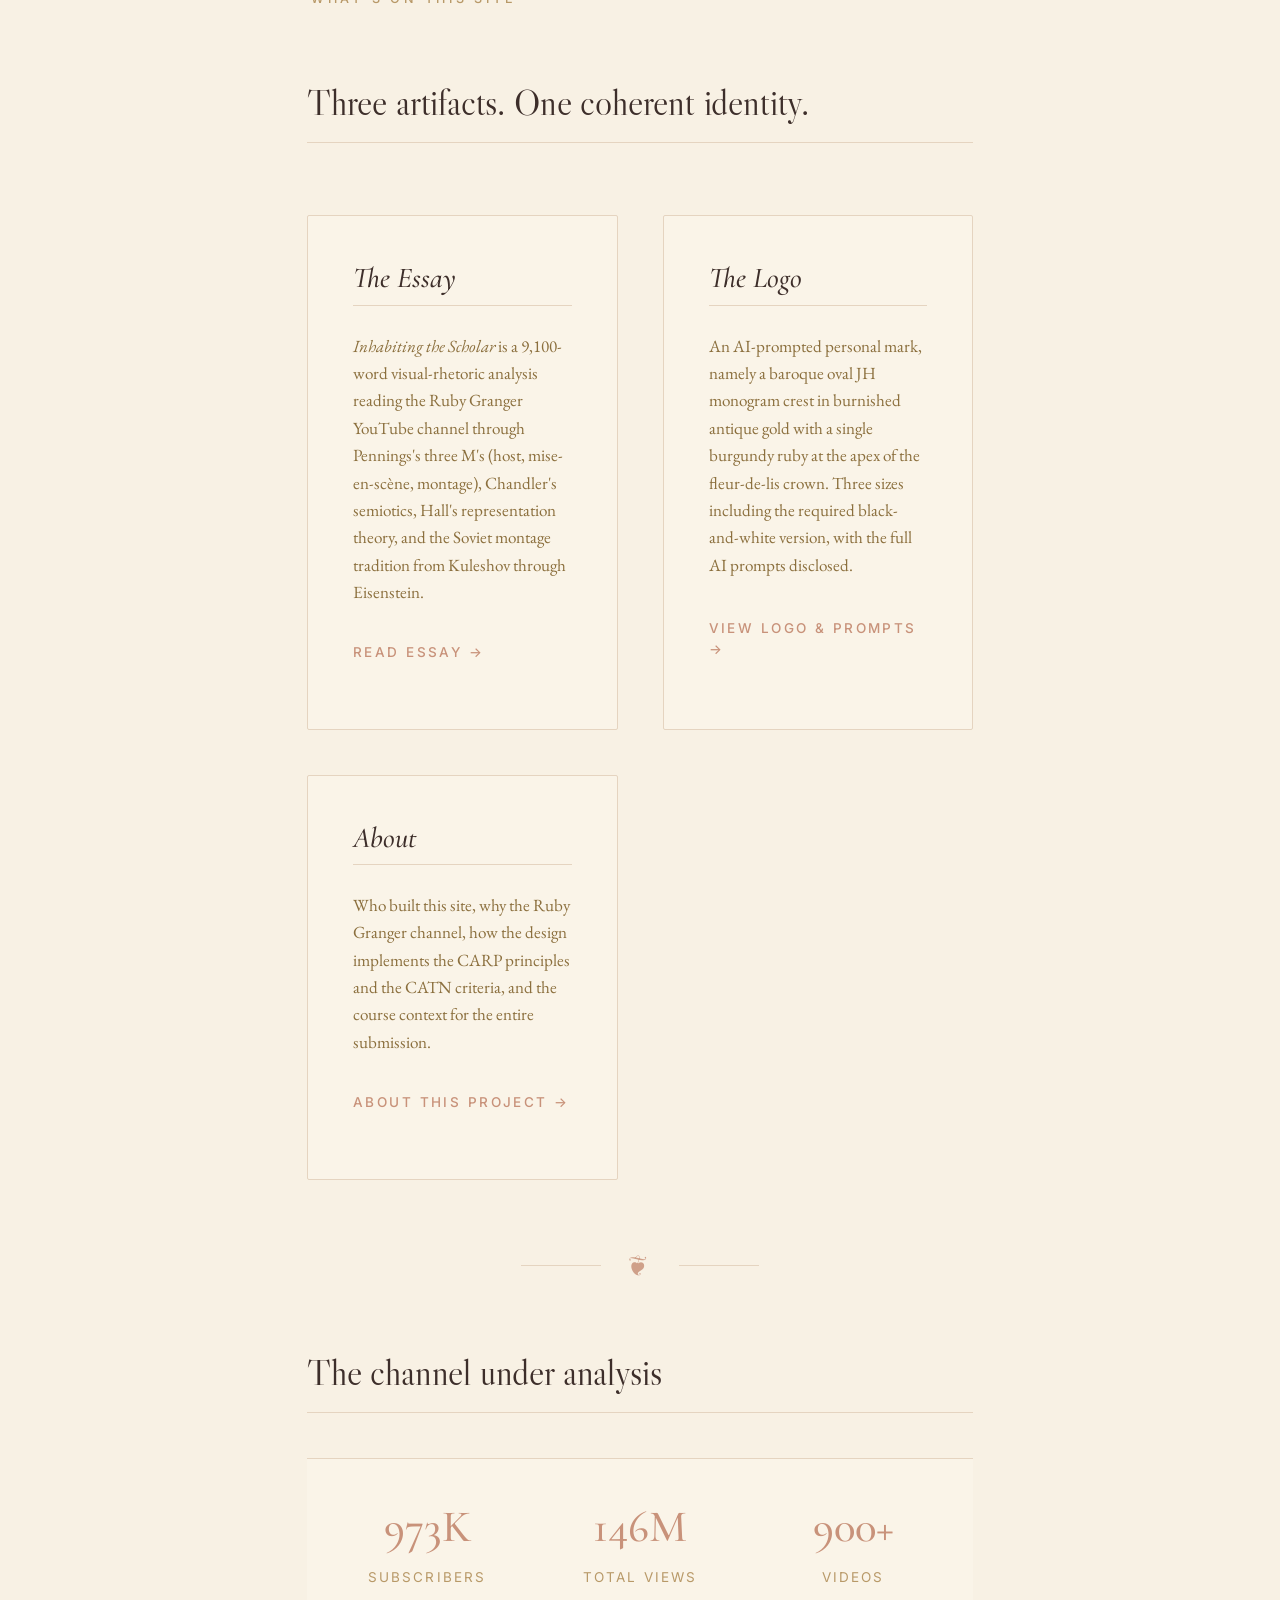
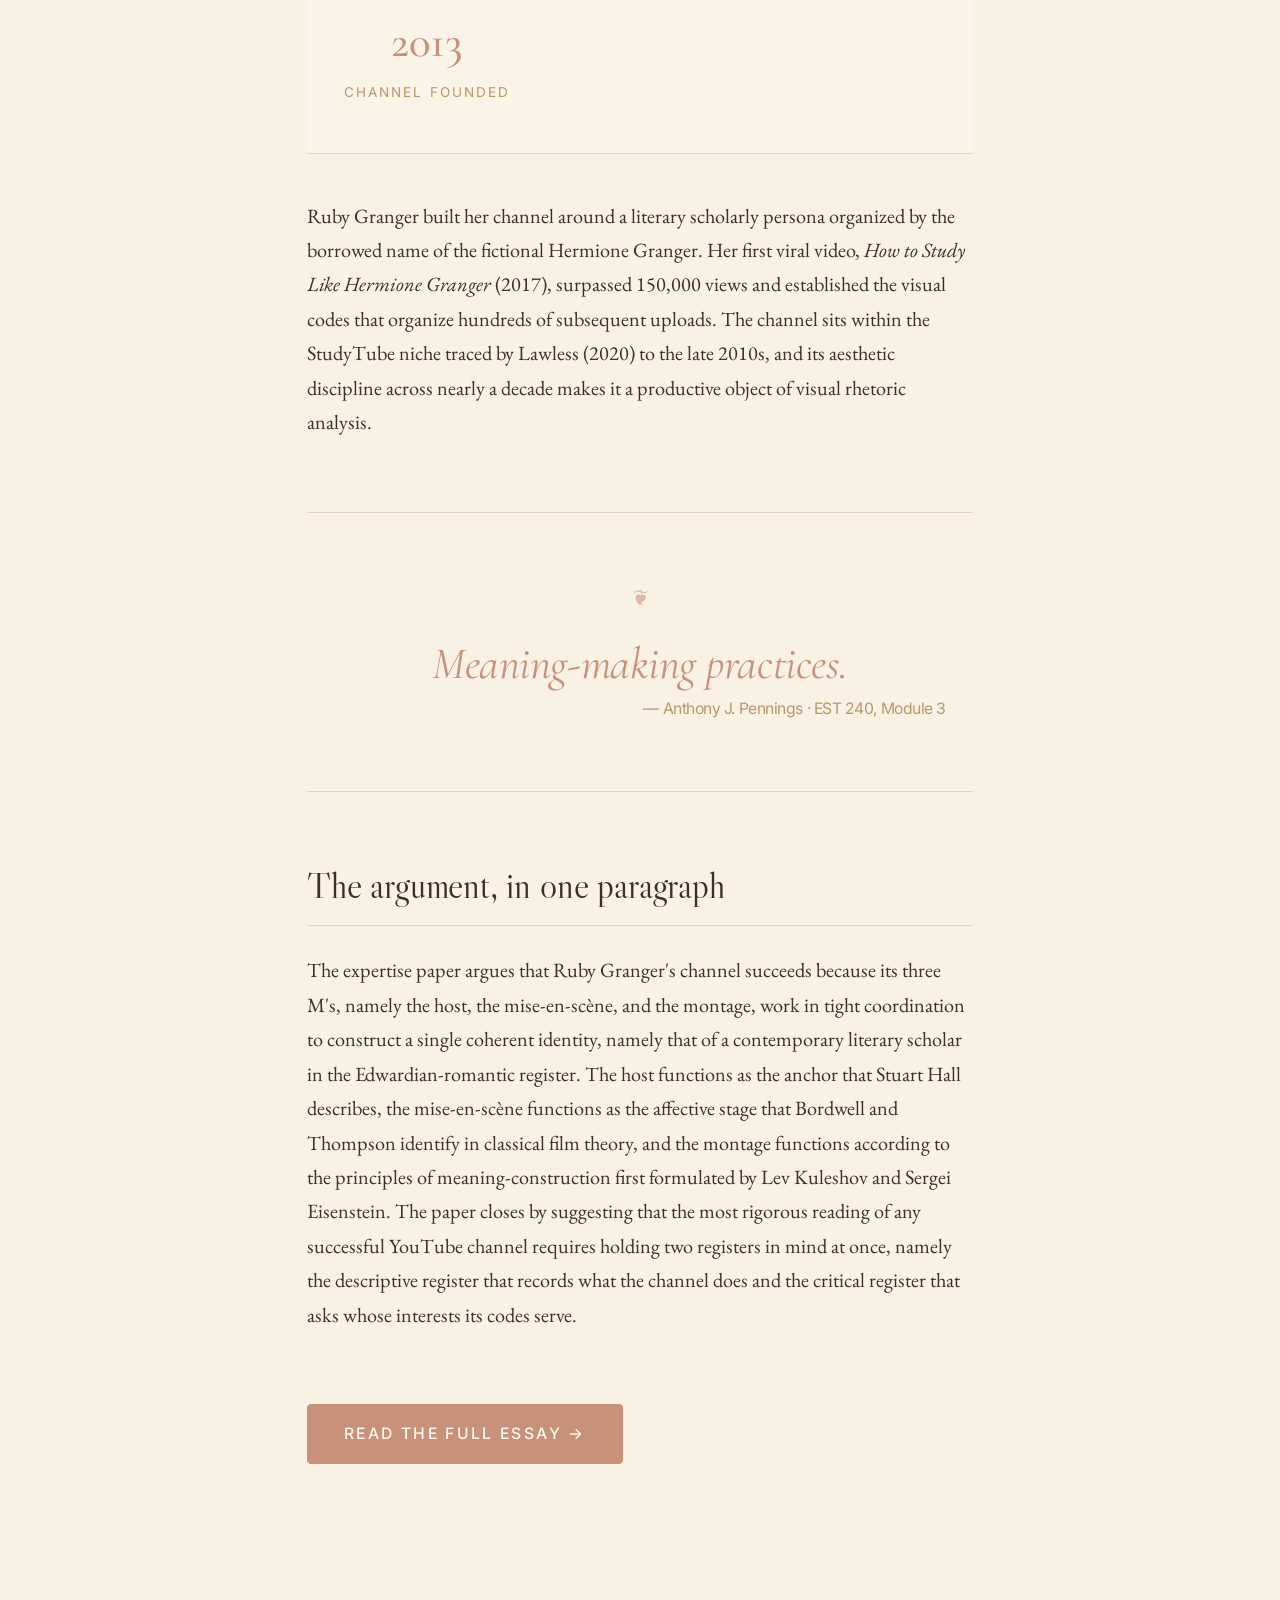
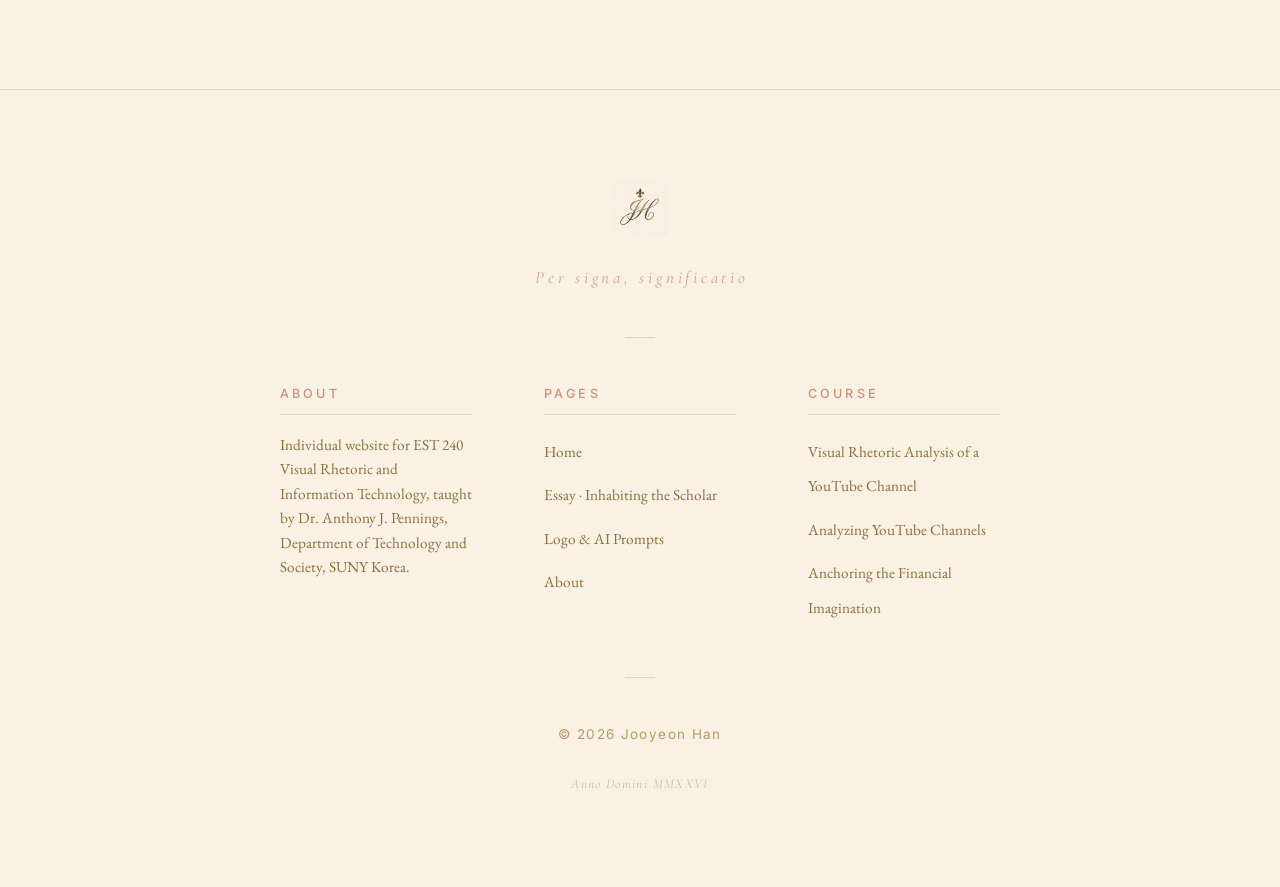
==== commit 0f3f5d2f: "Add files via upload" ====
--- a/index.html
+++ b/index.html
@@ -16,7 +16,9 @@
 <!-- ===== Navigation ===== -->
 <nav class="nav">
   <div class="nav-inner">
-    <a href="about.html" class="nav-brand" aria-label="Home"><img src="logo-icon.png" alt="" class="nav-mark"></a>
+    <a href="about.html" class="nav-brand" aria-label="Home">
+      <img src="nav-mark.png" alt="" class="nav-mark">
+    </a>
     <ul class="nav-menu">
       <li><a href="index.html" class="nav-link active">Home</a></li>
       <li><a href="essay.html" class="nav-link">Essay</a></li>
@@ -133,7 +135,7 @@
 <!-- ===== Royal Seal Footer ===== -->
 <footer class="footer">
   <div class="footer-inner">
-    <img src="logo-icon.png" alt="" class="footer-mark">
+    <img src="nav-mark.png" alt="" class="footer-mark">
     <p class="footer-motto">Per signa, significatio</p>
     <div class="footer-divider"></div>
 
--- a/style.css
+++ b/style.css
@@ -150,12 +150,11 @@
 }
 
 p {
-  margin-bottom: var(--space-sm);
+  margin-bottom: 1.4em;
 }
 
 p + p {
-  text-indent: 1.5em;
-  margin-bottom: var(--space-sm);
+  margin-bottom: 1.4em;
 }
 
 a {
@@ -1529,3 +1528,93 @@
 .royal-emblem-link:hover .royal-emblem {
   filter: drop-shadow(0 4px 12px rgba(168, 128, 107, 0.2));
 }
+
+
+/* ===== Navbar Monogram (Pennings feedback: needs version without ornate surroundings) ===== */
+.nav-monogram {
+  font-family: var(--font-display);
+  font-style: italic;
+  font-weight: 500;
+  font-size: 1.6rem;
+  color: var(--accent-hover);
+  letter-spacing: 0.05em;
+  line-height: 1;
+  display: inline-block;
+  padding: 0 0.1em;
+}
+
+.nav-monogram-amp {
+  font-style: normal;
+  color: var(--gold);
+  font-size: 0.7em;
+  margin: 0 0.1em;
+  vertical-align: 0.15em;
+  opacity: 0.8;
+}
+
+/* Hide old nav-mark img if still referenced anywhere */
+.nav-mark {
+  display: none;
+}
+
+@media (max-width: 768px) {
+  .nav-monogram {
+    font-size: 1.35rem;
+  }
+}
+
+
+/* ===== Footer Monogram (matches navbar) ===== */
+.footer-monogram {
+  font-family: var(--font-display);
+  font-style: italic;
+  font-weight: 500;
+  font-size: 2rem;
+  color: var(--accent-hover);
+  letter-spacing: 0.05em;
+  line-height: 1;
+  margin: 0 0 var(--space-md);
+  padding: 0;
+}
+
+.footer-monogram-amp {
+  font-style: normal;
+  color: var(--gold);
+  font-size: 0.6em;
+  margin: 0 0.15em;
+  vertical-align: 0.15em;
+  opacity: 0.8;
+}
+
+
+/* ===== Nav Mark Image (Simple navbar logo, Pennings feedback) ===== */
+.nav-mark {
+  height: 32px;
+  width: auto;
+  display: inline-block;
+  vertical-align: middle;
+  transition: opacity 0.2s ease;
+}
+
+.nav-brand:hover .nav-mark {
+  opacity: 0.8;
+}
+
+/* ===== Footer Mark Image ===== */
+.footer-mark {
+  height: 56px;
+  width: auto;
+  margin: 0 auto var(--space-md);
+  display: block;
+  opacity: 0.92;
+}
+
+@media (max-width: 768px) {
+  .nav-mark {
+    height: 28px;
+  }
+  
+  .footer-mark {
+    height: 48px;
+  }
+}
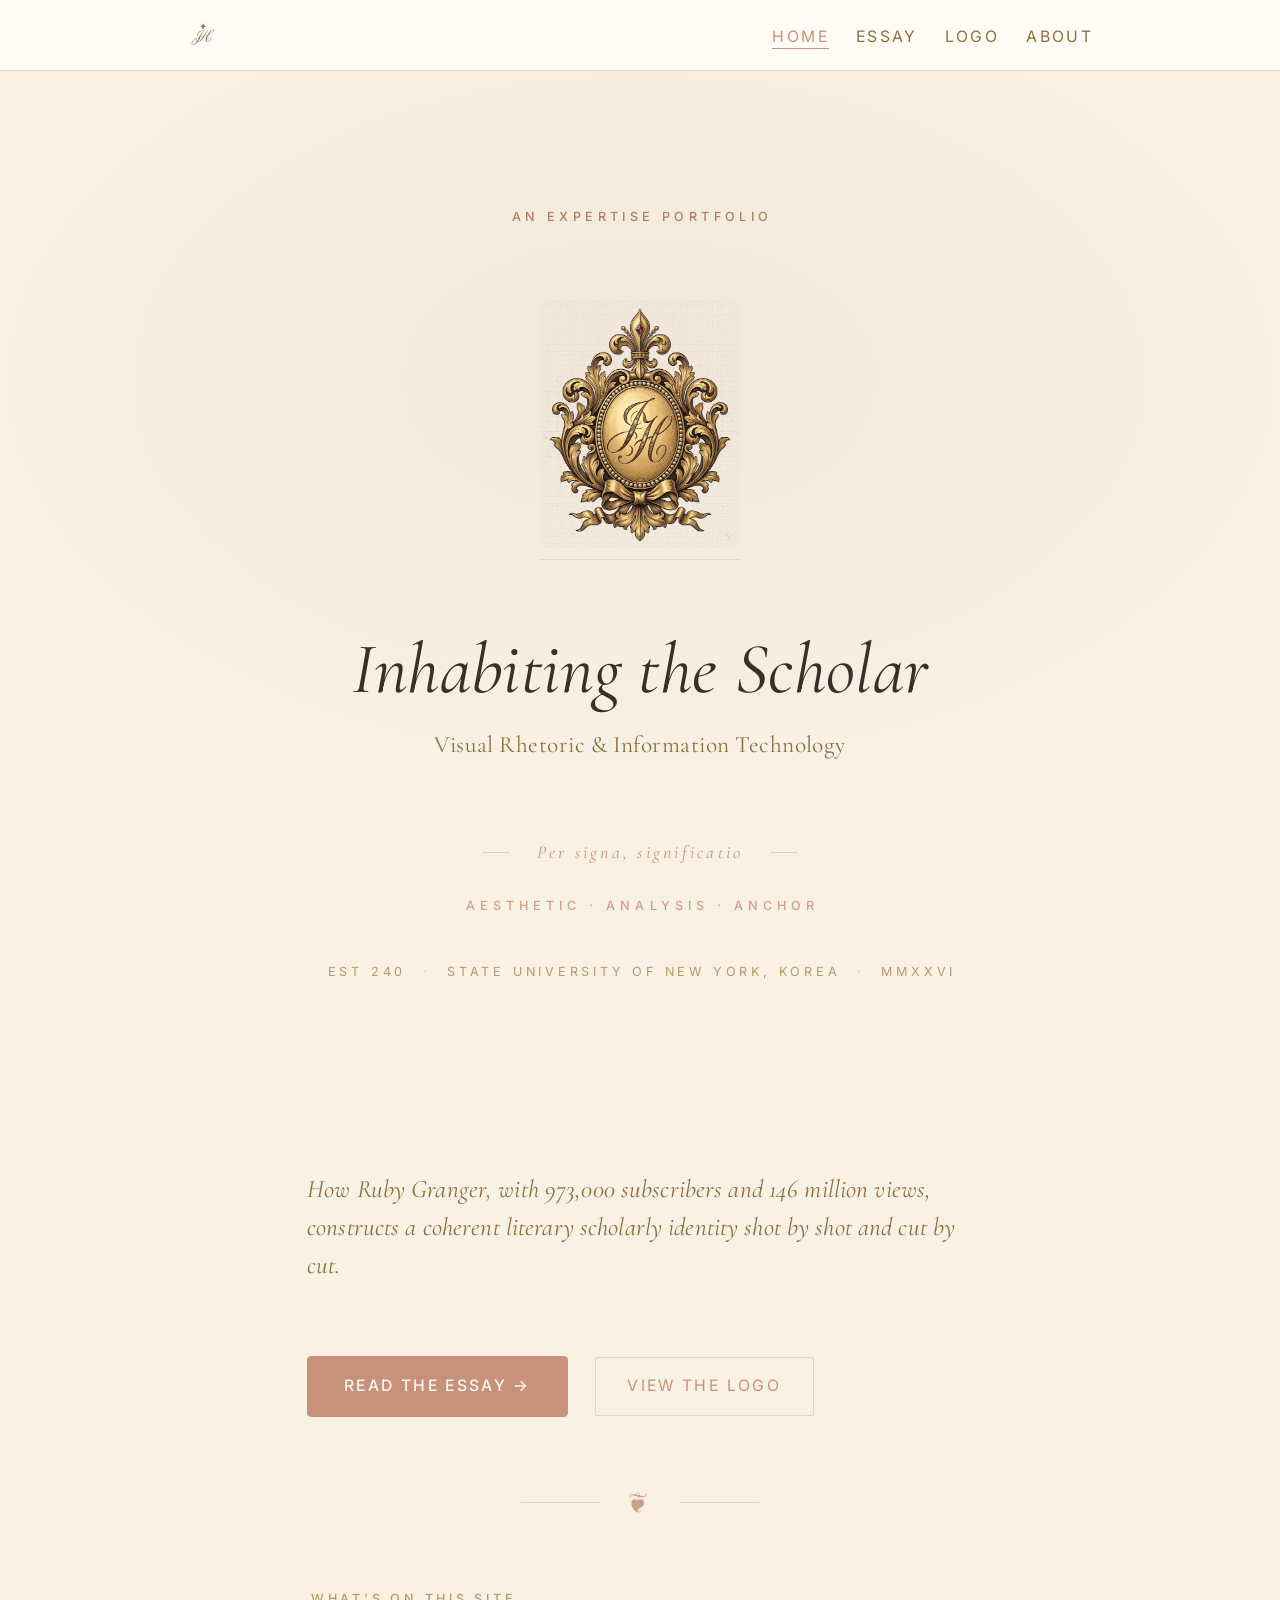
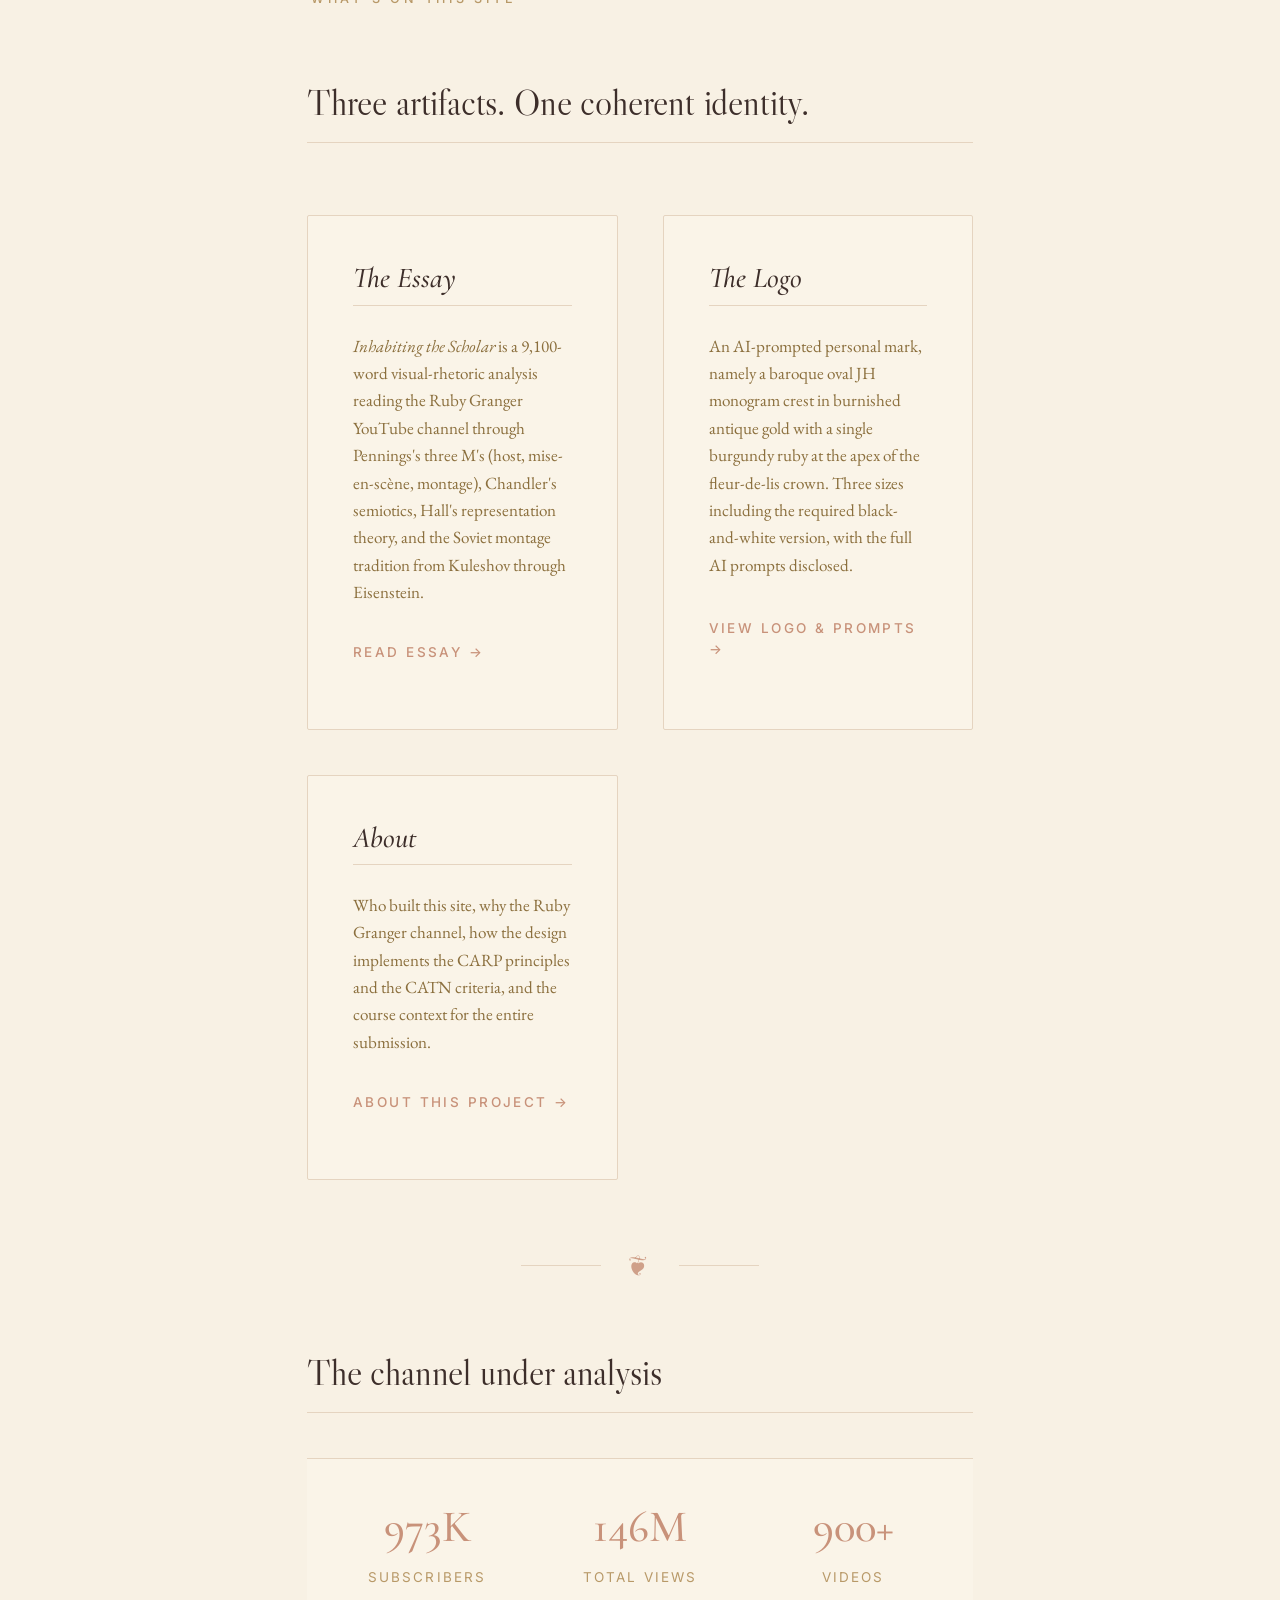
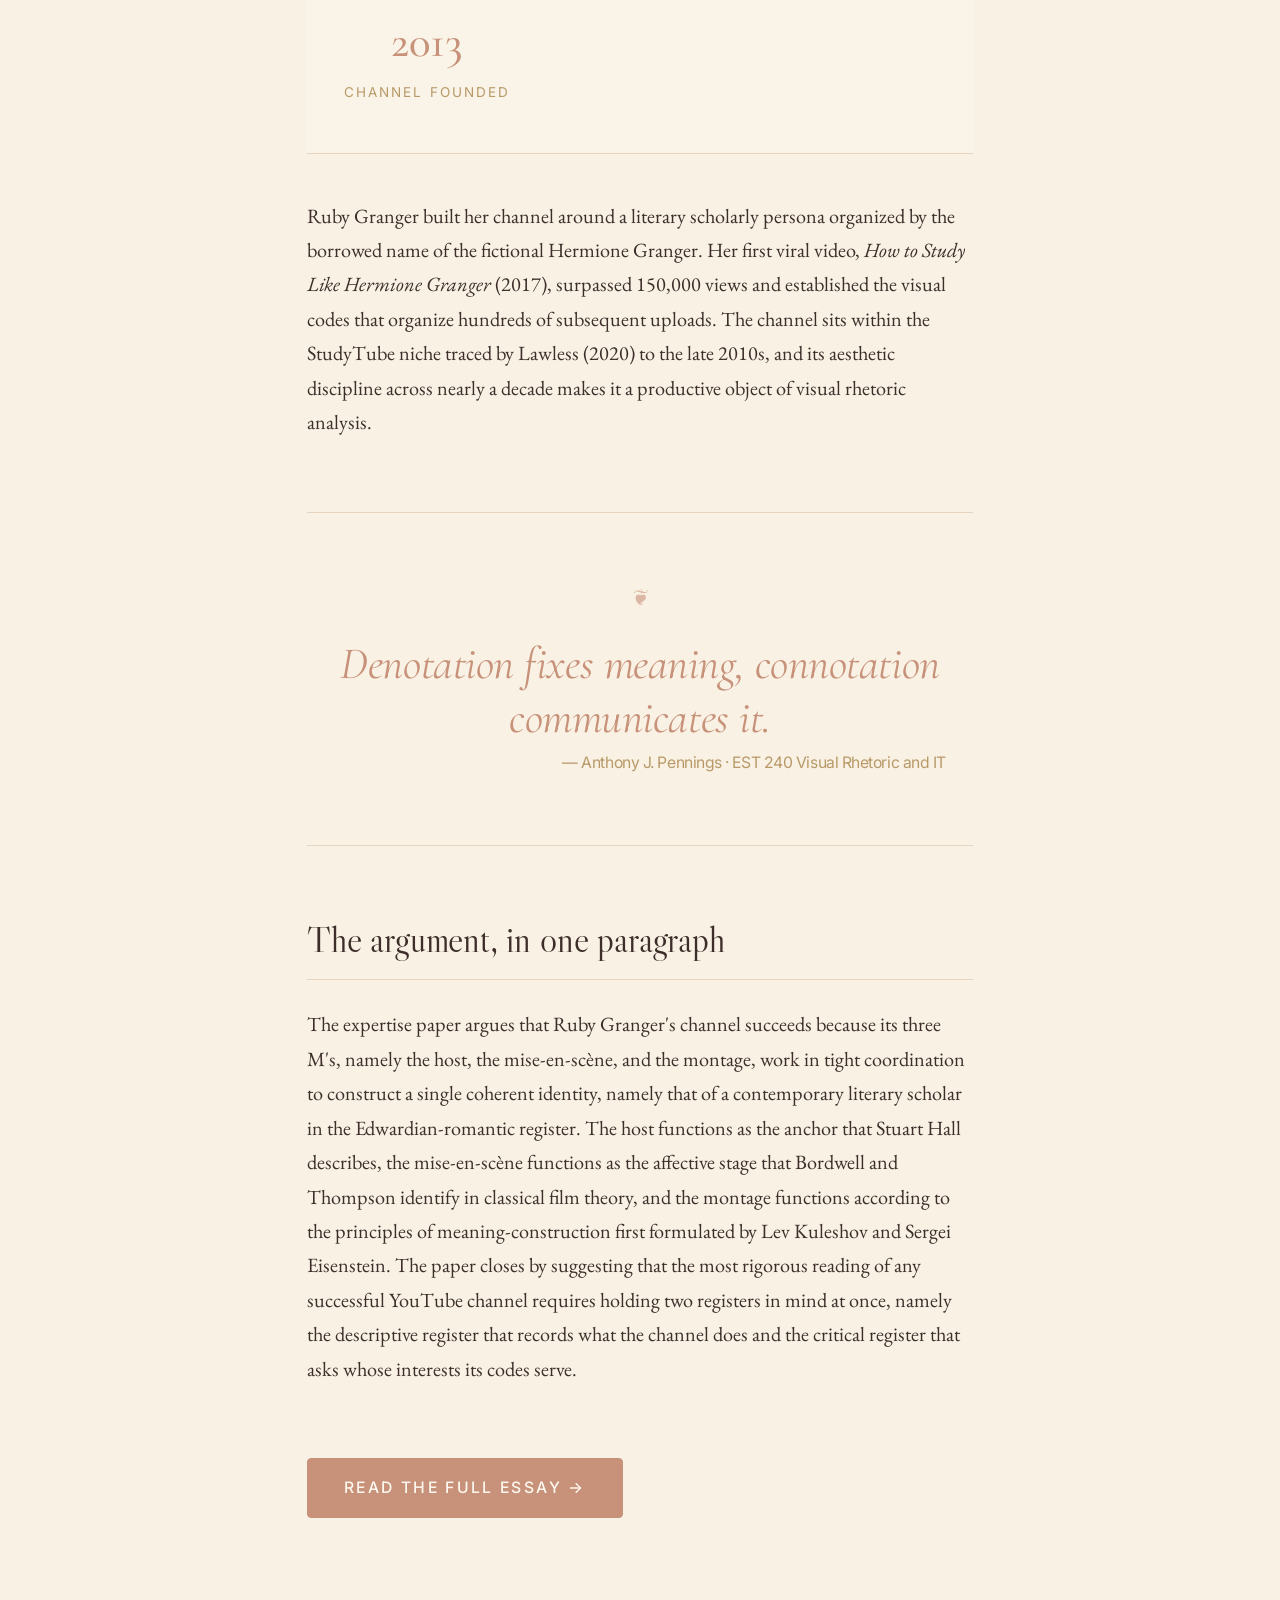
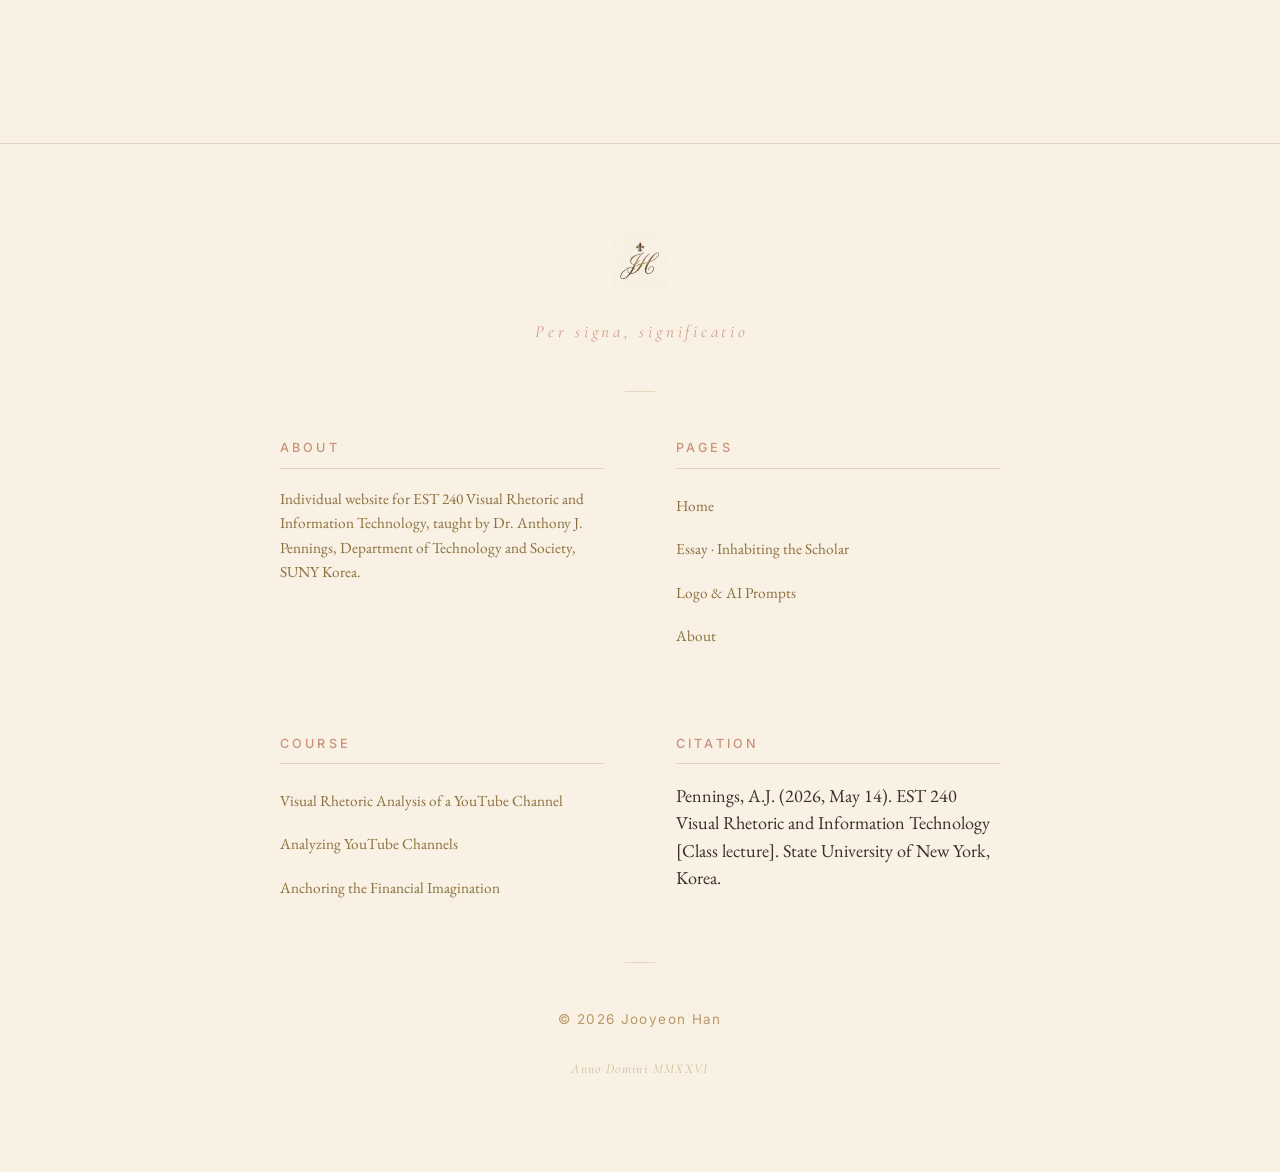
==== commit 7cd34436: "Add files via upload" ====
--- a/index.html
+++ b/index.html
@@ -118,8 +118,8 @@
   <p>Ruby Granger built her channel around a literary scholarly persona organized by the borrowed name of the fictional Hermione Granger. Her first viral video, <em>How to Study Like Hermione Granger</em> (2017), surpassed 150,000 views and established the visual codes that organize hundreds of subsequent uploads. The channel sits within the StudyTube niche traced by Lawless (2020) to the late 2010s, and its aesthetic discipline across nearly a decade makes it a productive object of visual rhetoric analysis.</p>
 
   <div class="pull-quote">
-    Meaning-making practices.
-    <cite>Anthony J. Pennings &middot; EST 240, Module 3</cite>
+    Denotation fixes meaning, connotation communicates it.
+    <cite>Anthony J. Pennings &middot; EST 240 Visual Rhetoric and IT</cite>
   </div>
 
   <h2>The argument, in one paragraph</h2>
@@ -161,6 +161,10 @@
           <li><a href="https://apennings.com/media-strategies/show-biz-anchoring-the-financial-imagination/" target="_blank" rel="noopener">Anchoring the Financial Imagination</a></li>
         </ul>
       </div>
+      <div class="footer-col">
+        <p class="footer-col-title">Citation</p>
+        <p style="font-size: 0.9em; line-height: 1.5;">Pennings, A.J. (2026, May 14). EST 240 Visual Rhetoric and Information Technology [Class lecture]. State University of New York, Korea.</p>
+      </div>
     </div>
 
     <div class="footer-divider"></div>
--- a/style.css
+++ b/style.css
@@ -1339,11 +1339,11 @@
 /* ===== 3-Column Footer ===== */
 .footer-cols {
   display: grid;
-  grid-template-columns: 1fr 1fr 1fr;
+  grid-template-columns: repeat(auto-fit, minmax(200px, 1fr));
   gap: var(--space-xl);
   text-align: left;
   margin: var(--space-lg) 0;
-  max-width: 900px;
+  max-width: 1000px;
   margin-left: auto;
   margin-right: auto;
 }
@@ -1618,3 +1618,34 @@
     height: 48px;
   }
 }
+
+/* ===== Citation Styles (Course Foundation Section) ===== */
+.citation-formal {
+  font-family: var(--font-body);
+  font-size: 0.9rem;
+  line-height: 1.6;
+  color: var(--text-secondary);
+  margin: var(--space-md) 0 var(--space-lg);
+  padding: var(--space-md) 0;
+  border-left: 2px solid var(--border);
+  padding-left: var(--space-md);
+  font-style: italic;
+}
+
+.citation-quote {
+  font-family: var(--font-display);
+  font-size: 1.1rem;
+  line-height: 1.6;
+  color: var(--text-primary);
+  margin: var(--space-md) 0 var(--space-lg);
+  padding: var(--space-md);
+  background: var(--bg-card);
+  border-left: 3px solid var(--accent-light);
+  border-radius: 0 2px 2px 0;
+  font-style: italic;
+}
+
+.citation-quote strong {
+  font-weight: 500;
+  color: var(--accent);
+}
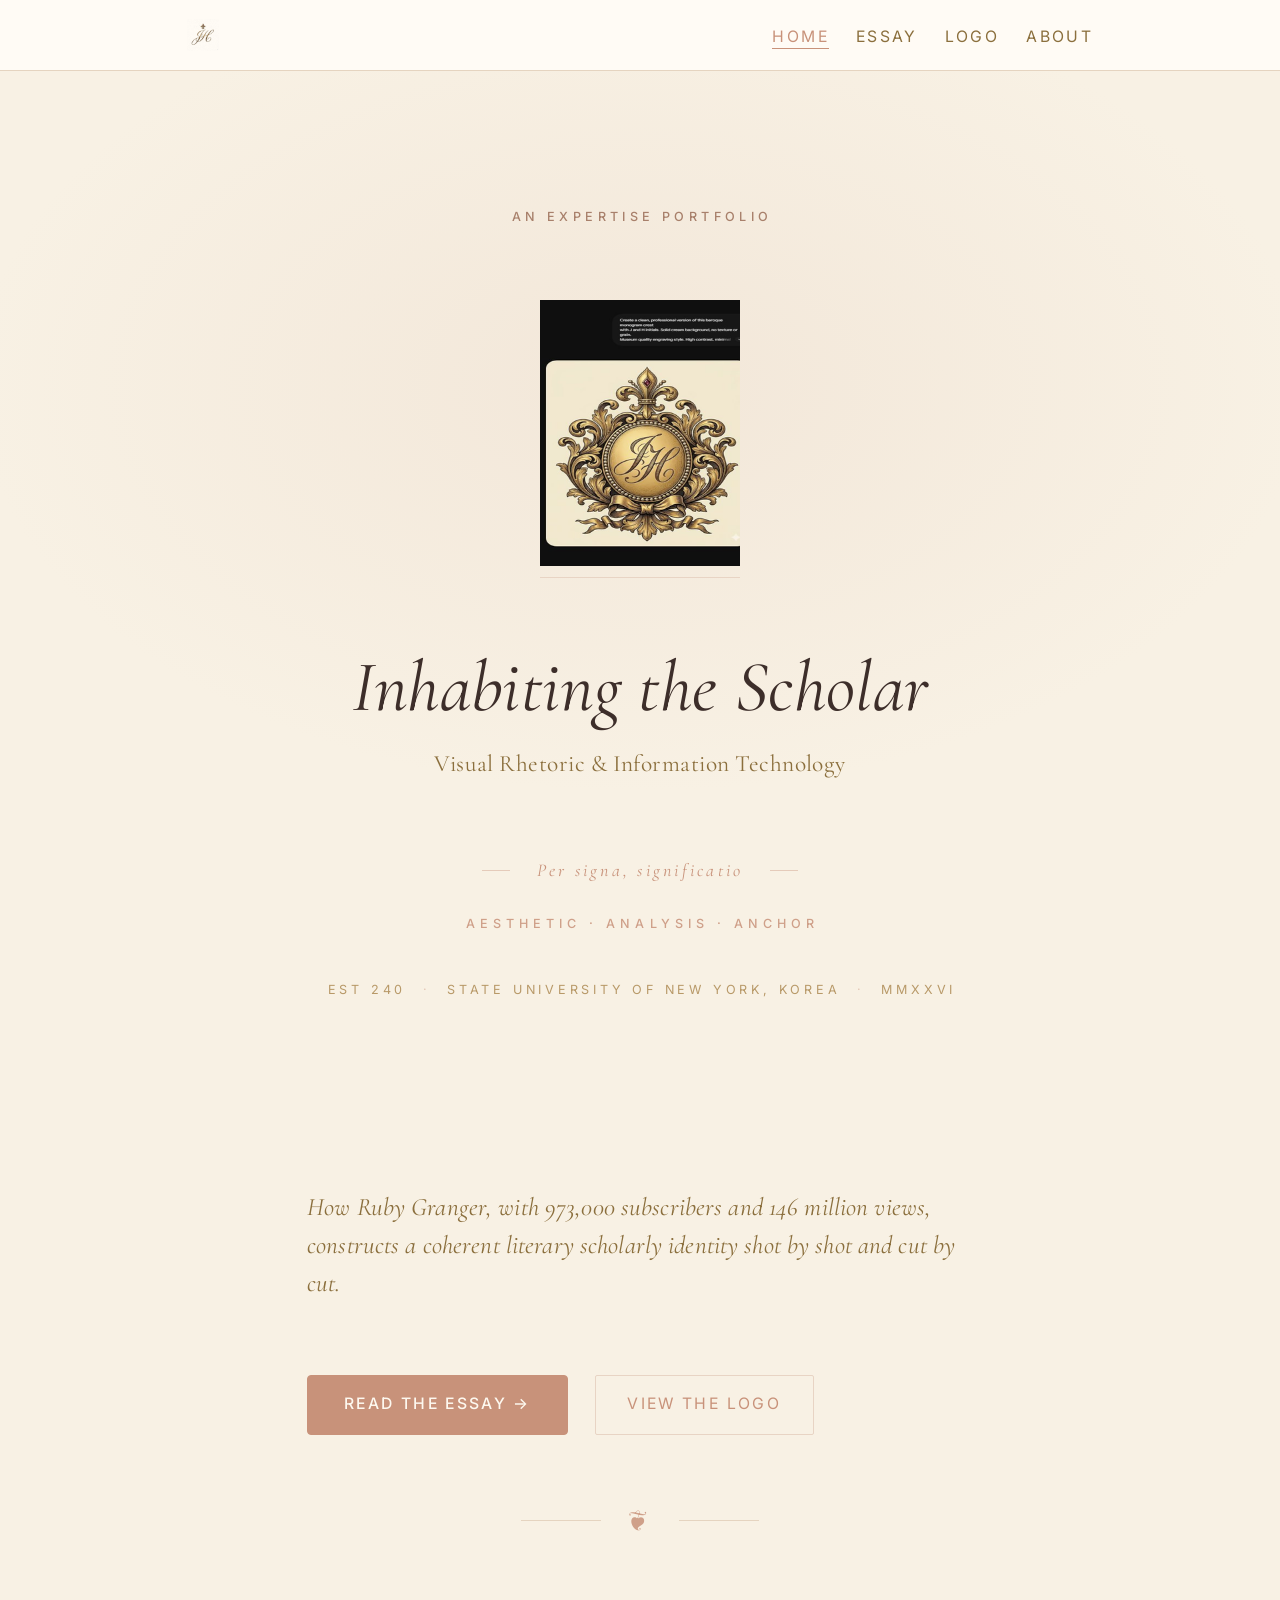
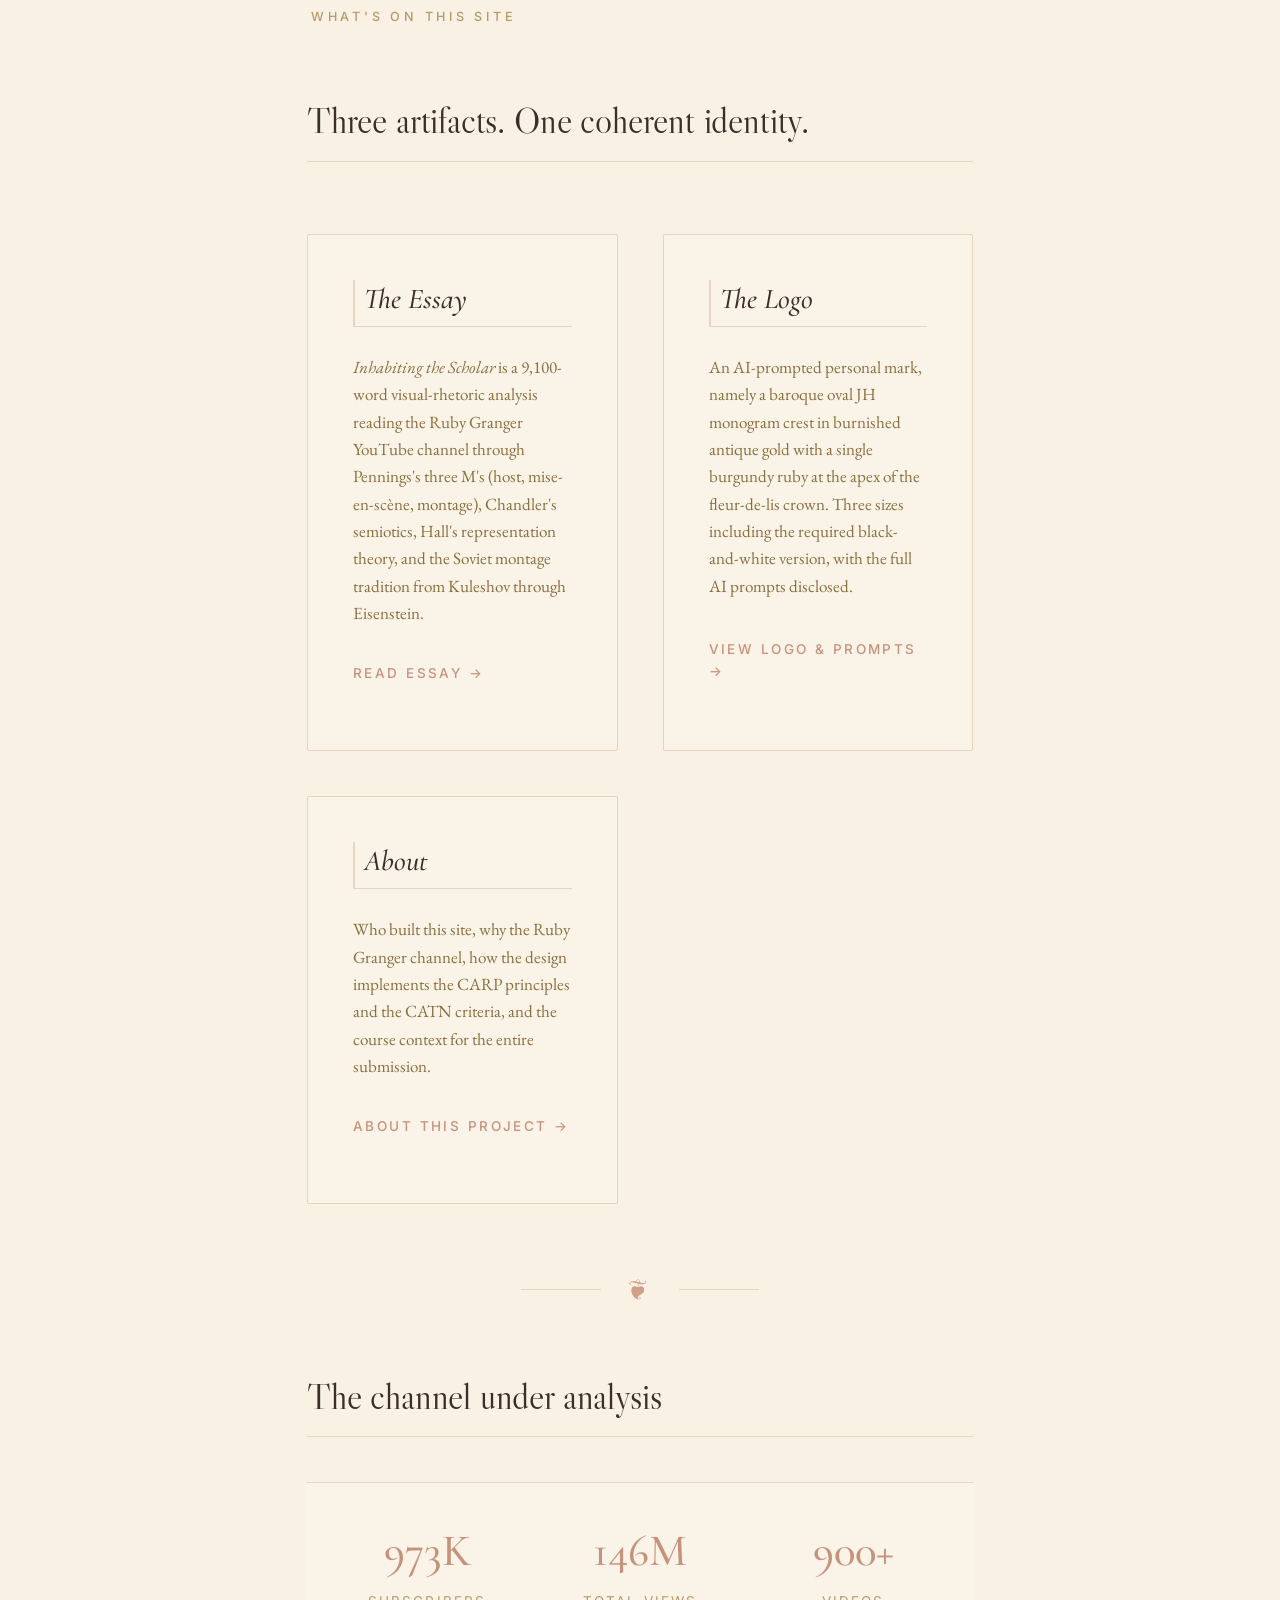
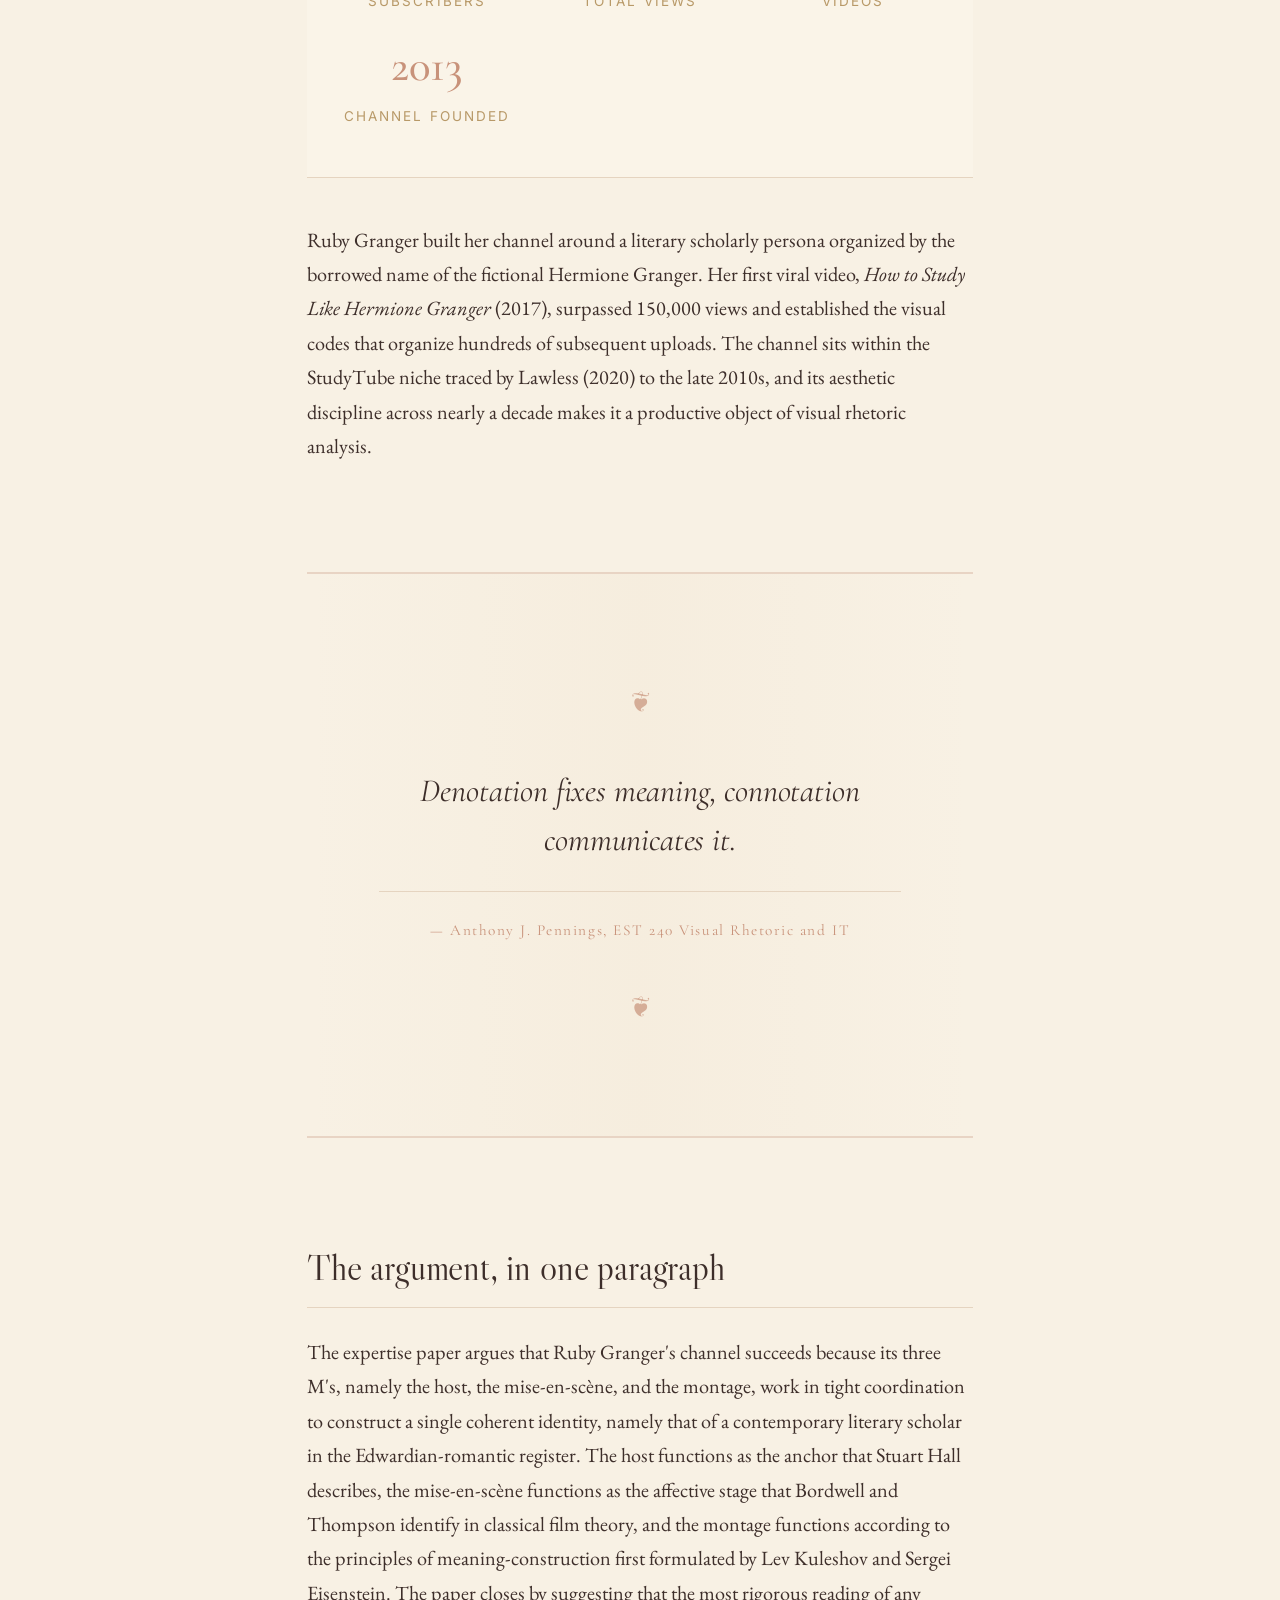
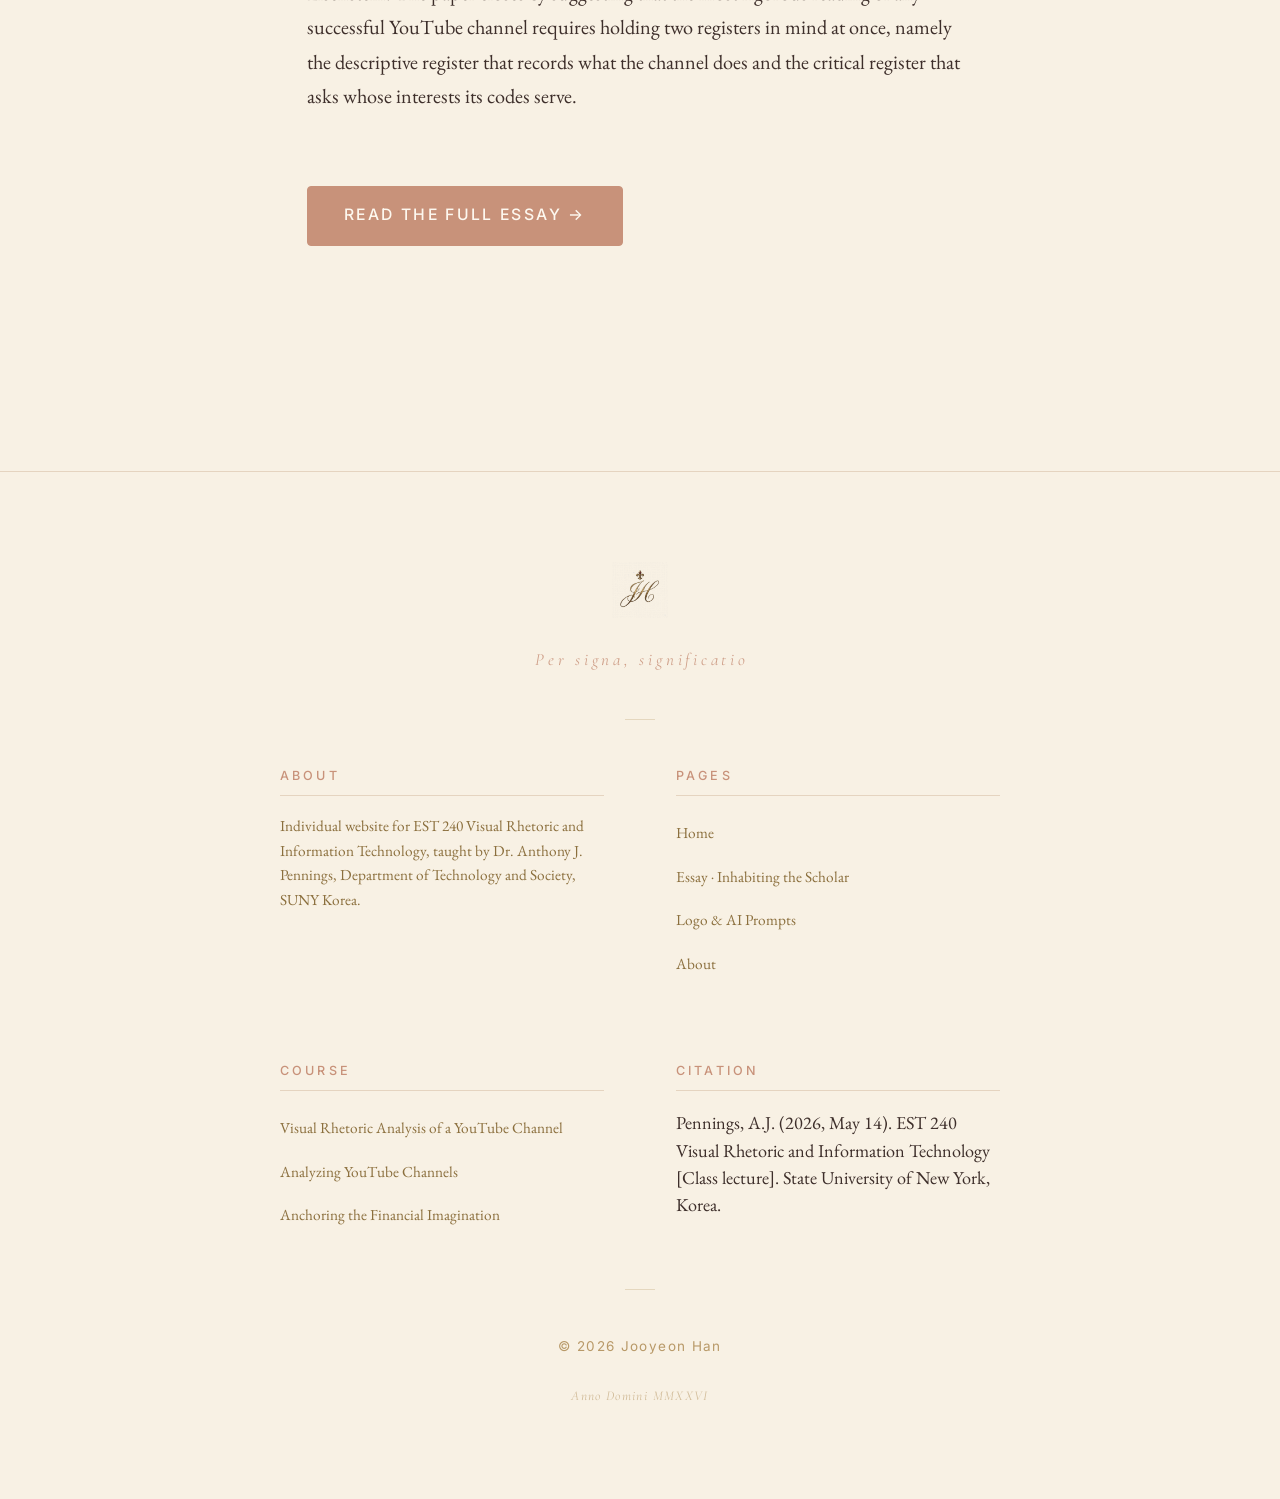
==== commit 654963b6: "Add files via upload" ====
--- a/index.html
+++ b/index.html
@@ -117,9 +117,9 @@
 
   <p>Ruby Granger built her channel around a literary scholarly persona organized by the borrowed name of the fictional Hermione Granger. Her first viral video, <em>How to Study Like Hermione Granger</em> (2017), surpassed 150,000 views and established the visual codes that organize hundreds of subsequent uploads. The channel sits within the StudyTube niche traced by Lawless (2020) to the late 2010s, and its aesthetic discipline across nearly a decade makes it a productive object of visual rhetoric analysis.</p>
 
-  <div class="pull-quote">
-    Denotation fixes meaning, connotation communicates it.
-    <cite>Anthony J. Pennings &middot; EST 240 Visual Rhetoric and IT</cite>
+  <div class="pull-quote featured">
+    <p class="quote-text">Denotation fixes meaning, connotation communicates it.</p>
+    <p class="quote-attribution">— Anthony J. Pennings, EST 240 Visual Rhetoric and IT</p>
   </div>
 
   <h2>The argument, in one paragraph</h2>
--- a/style.css
+++ b/style.css
@@ -99,6 +99,19 @@
   border-bottom: 1px solid var(--border);
   font-weight: 400;
   letter-spacing: -0.005em;
+}
+
+h3 {
+  font-family: var(--font-display);
+  font-size: 1.3rem;
+  font-weight: 400;
+  font-style: italic;
+  color: var(--text-secondary);
+  margin: var(--space-xl) 0 var(--space-md);
+  line-height: 1.3;
+  letter-spacing: -0.002em;
+  padding-left: 0.5rem;
+  border-left: 2px solid var(--accent-light);
 }
 
 /* Royal H2 - more authoritative */
@@ -744,31 +757,96 @@
   display: block;
 }
 
-/* ===== Pull Quote ===== */
+/* ===== Pull Quote (Enhanced) ===== */
 .pull-quote {
   font-family: var(--font-display);
   font-style: italic;
-  font-size: 2.5rem;
-  line-height: 1.2;
-  letter-spacing: -0.01em;
-  color: var(--accent);
+  font-size: 1.8rem;
+  line-height: 1.5;
+  letter-spacing: -0.005em;
+  color: var(--text-primary);
   text-align: center;
-  padding: var(--space-xl) var(--space-md);
-  margin: var(--space-xl) 0;
+  padding: var(--space-2xl) var(--space-lg);
+  margin: var(--space-2xl) 0;
+  background: rgba(212, 175, 128, 0.08);
+  border-top: 2px solid var(--accent-light);
+  border-bottom: 2px solid var(--accent-light);
+  position: relative;
+}
+
+.pull-quote.featured {
+  padding: var(--space-2xl) var(--space-xl);
+  background: linear-gradient(90deg, transparent 0%, rgba(212, 175, 128, 0.06) 50%, transparent 100%);
+}
+
+.pull-quote p {
+  margin: 0;
+  padding: 0;
+}
+
+.pull-quote .quote-text {
+  font-size: 1.8rem;
+  margin: var(--space-md) 0;
+  color: var(--text-primary);
+  font-weight: 400;
+}
+
+.pull-quote .quote-attribution {
+  font-size: 0.85rem;
+  font-style: normal;
+  color: var(--accent);
+  letter-spacing: 0.1em;
+  margin-top: var(--space-md);
+  padding-top: var(--space-md);
   border-top: 1px solid var(--border);
-  border-bottom: 1px solid var(--border);
-  position: relative;
 }
 
 .pull-quote::before {
   content: "❦";
   display: block;
   font-style: normal;
-  font-size: 1.2rem;
-  color: var(--accent);
-  opacity: 0.6;
-  margin-bottom: var(--space-md);
+  font-size: 1.5rem;
+  color: var(--accent);
+  opacity: 0.7;
+  margin-bottom: var(--space-lg);
   letter-spacing: 0;
+}
+
+.pull-quote::after {
+  content: "❦";
+  display: block;
+  font-style: normal;
+  font-size: 1.5rem;
+  color: var(--accent);
+  opacity: 0.7;
+  margin-top: var(--space-lg);
+  letter-spacing: 0;
+}
+
+/* ===== Essay Epigraph (Opening Quote) ===== */
+.essay-epigraph {
+  text-align: center;
+  margin: var(--space-2xl) 0 var(--space-2xl);
+  padding: var(--space-xl) 0;
+  border-top: 1px solid var(--border-subtle);
+  border-bottom: 1px solid var(--border-subtle);
+}
+
+.essay-epigraph p {
+  font-family: var(--font-body);
+  font-size: 1.1rem;
+  line-height: 1.6;
+  color: var(--text-secondary);
+  margin: 0 0 var(--space-sm);
+  font-style: italic;
+}
+
+.epigraph-attribution {
+  font-size: 0.9rem;
+  font-style: normal;
+  color: var(--text-tertiary);
+  letter-spacing: 0.05em;
+  margin: var(--space-md) 0 0 !important;
 }
 
 /* ===== Footer (Luxury Restraint) ===== */
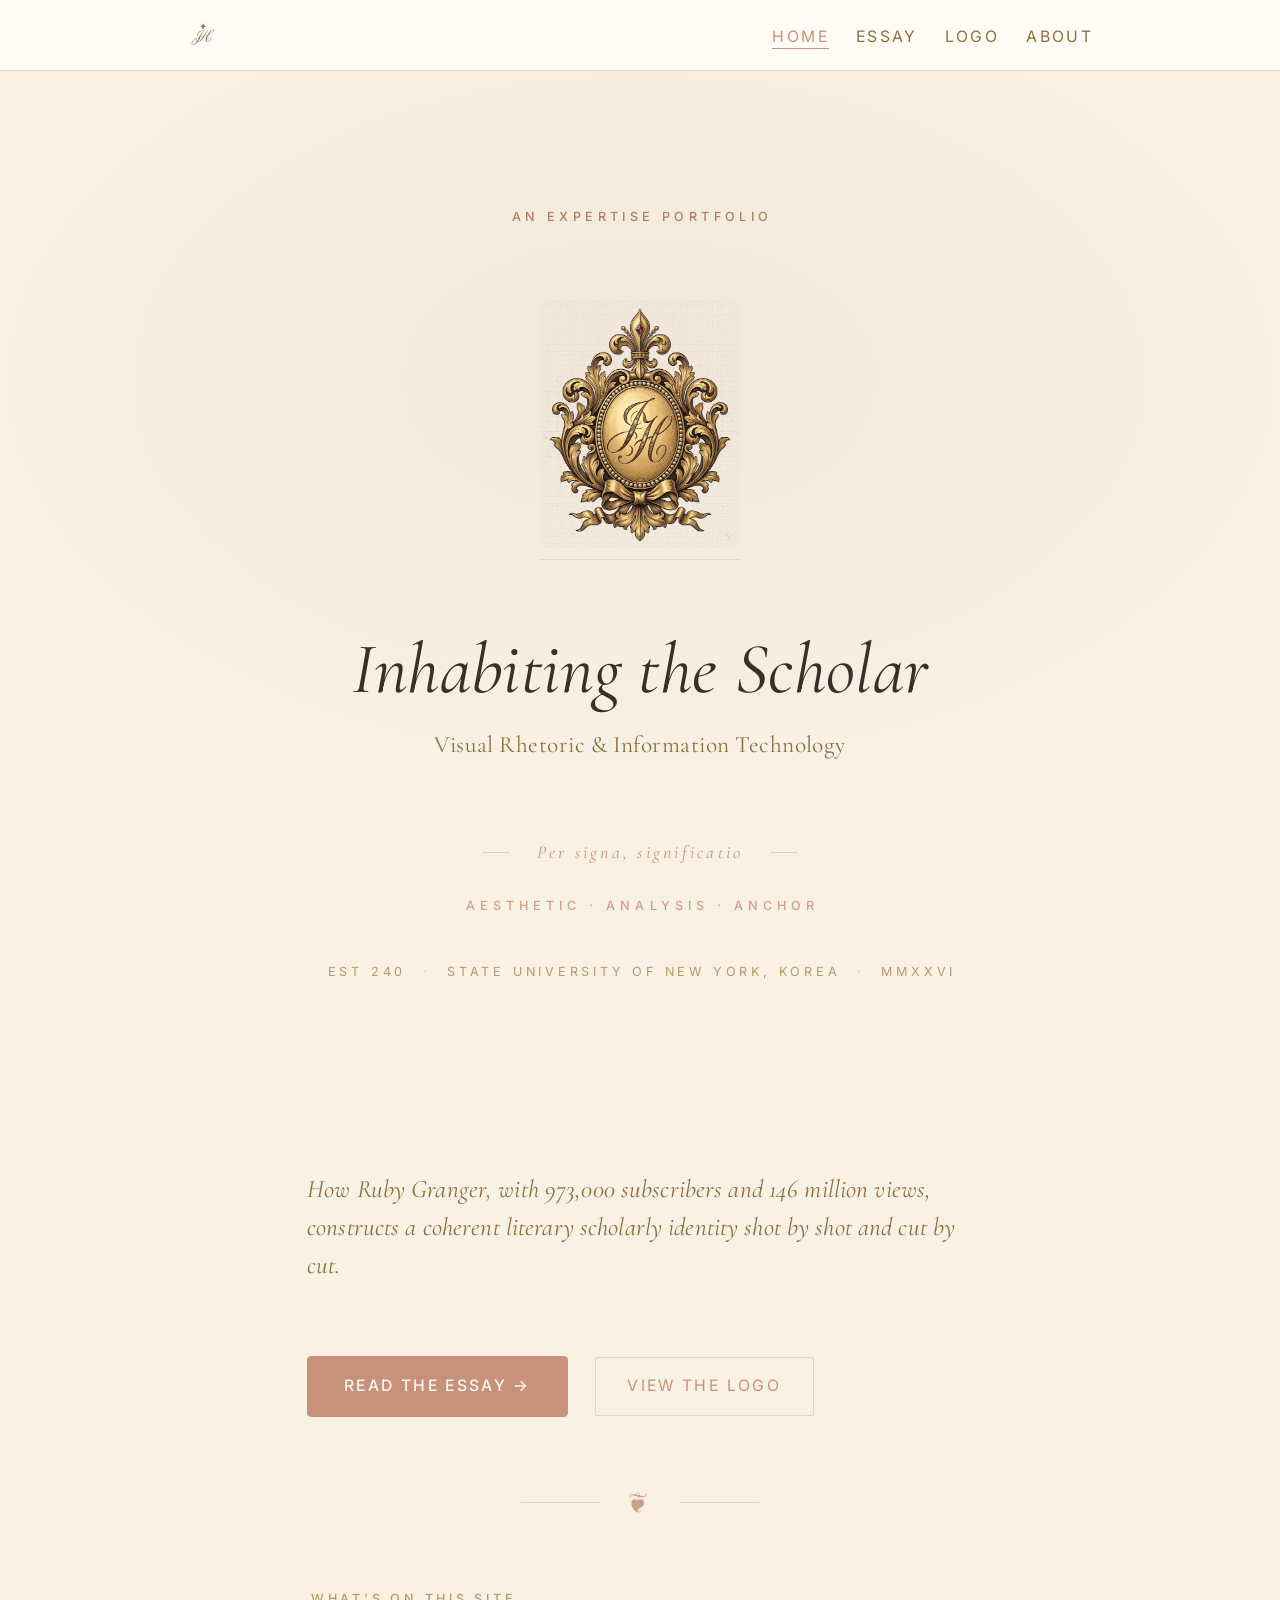
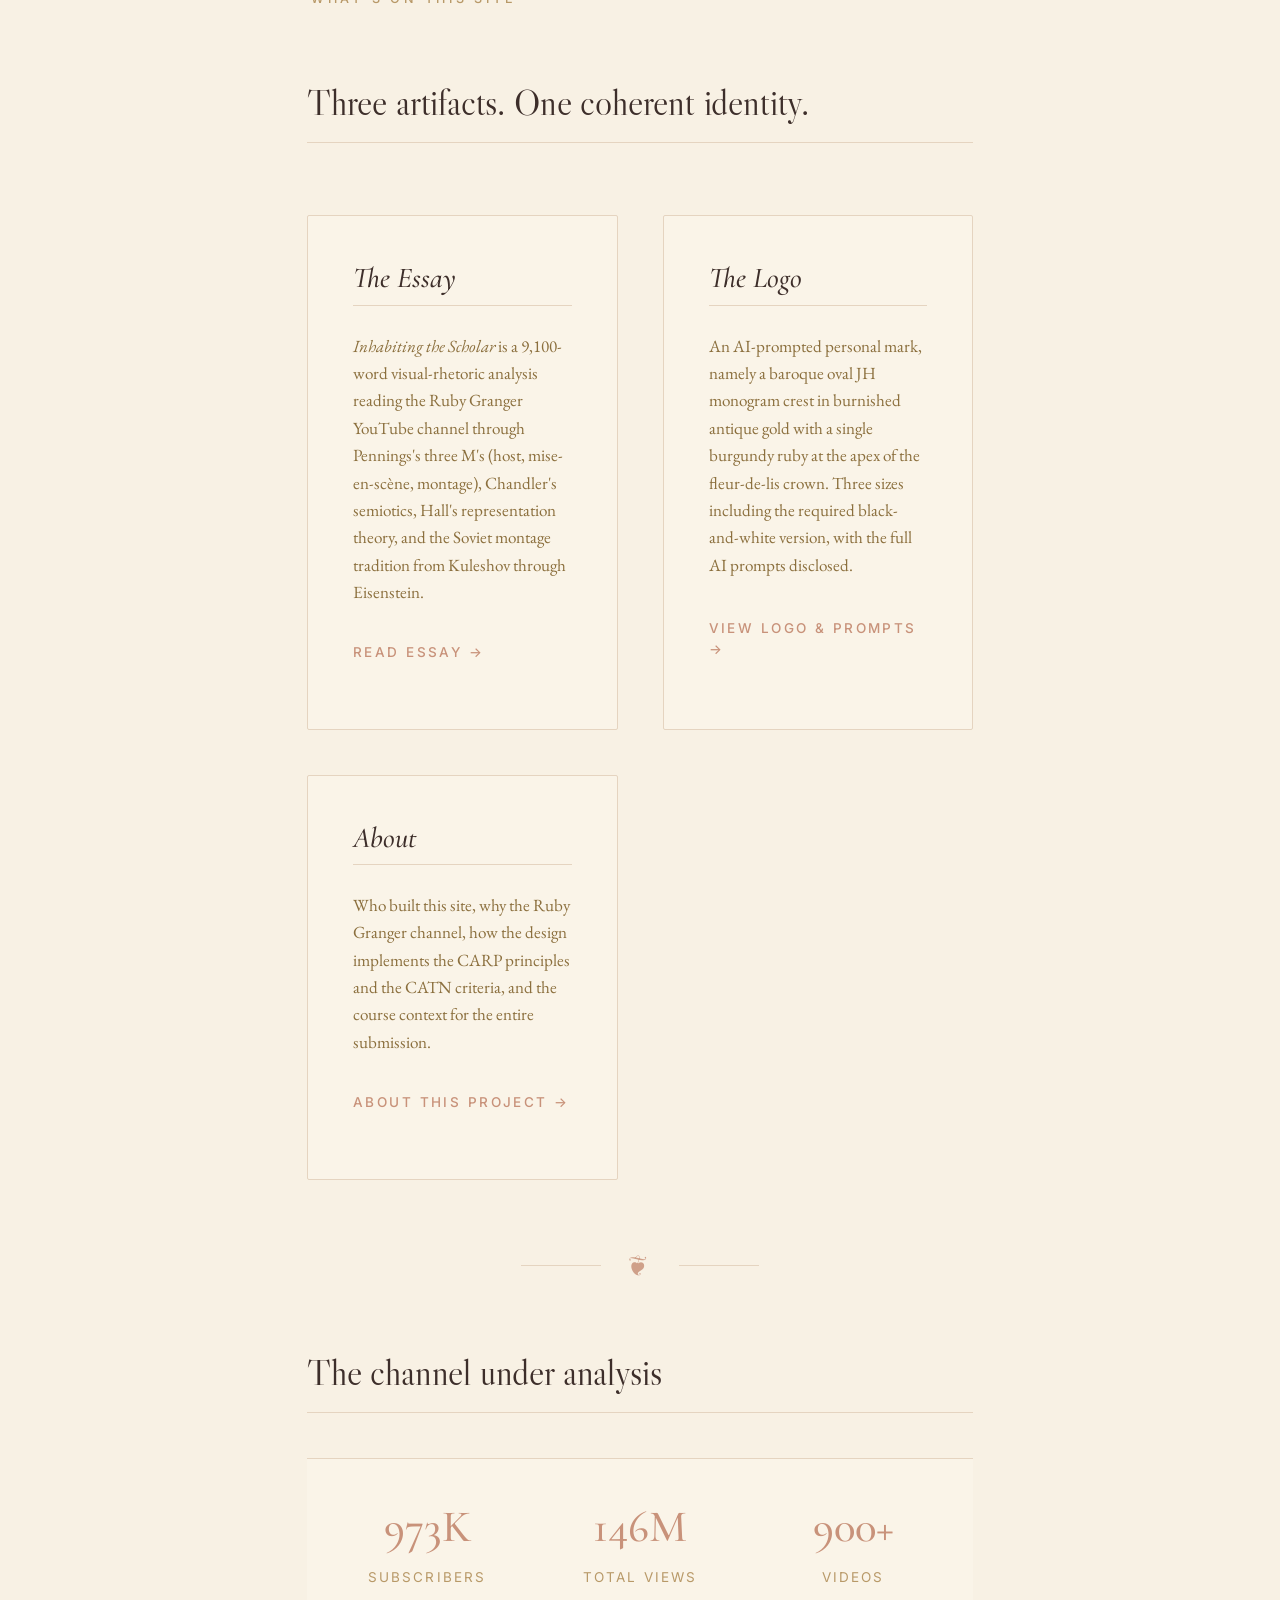
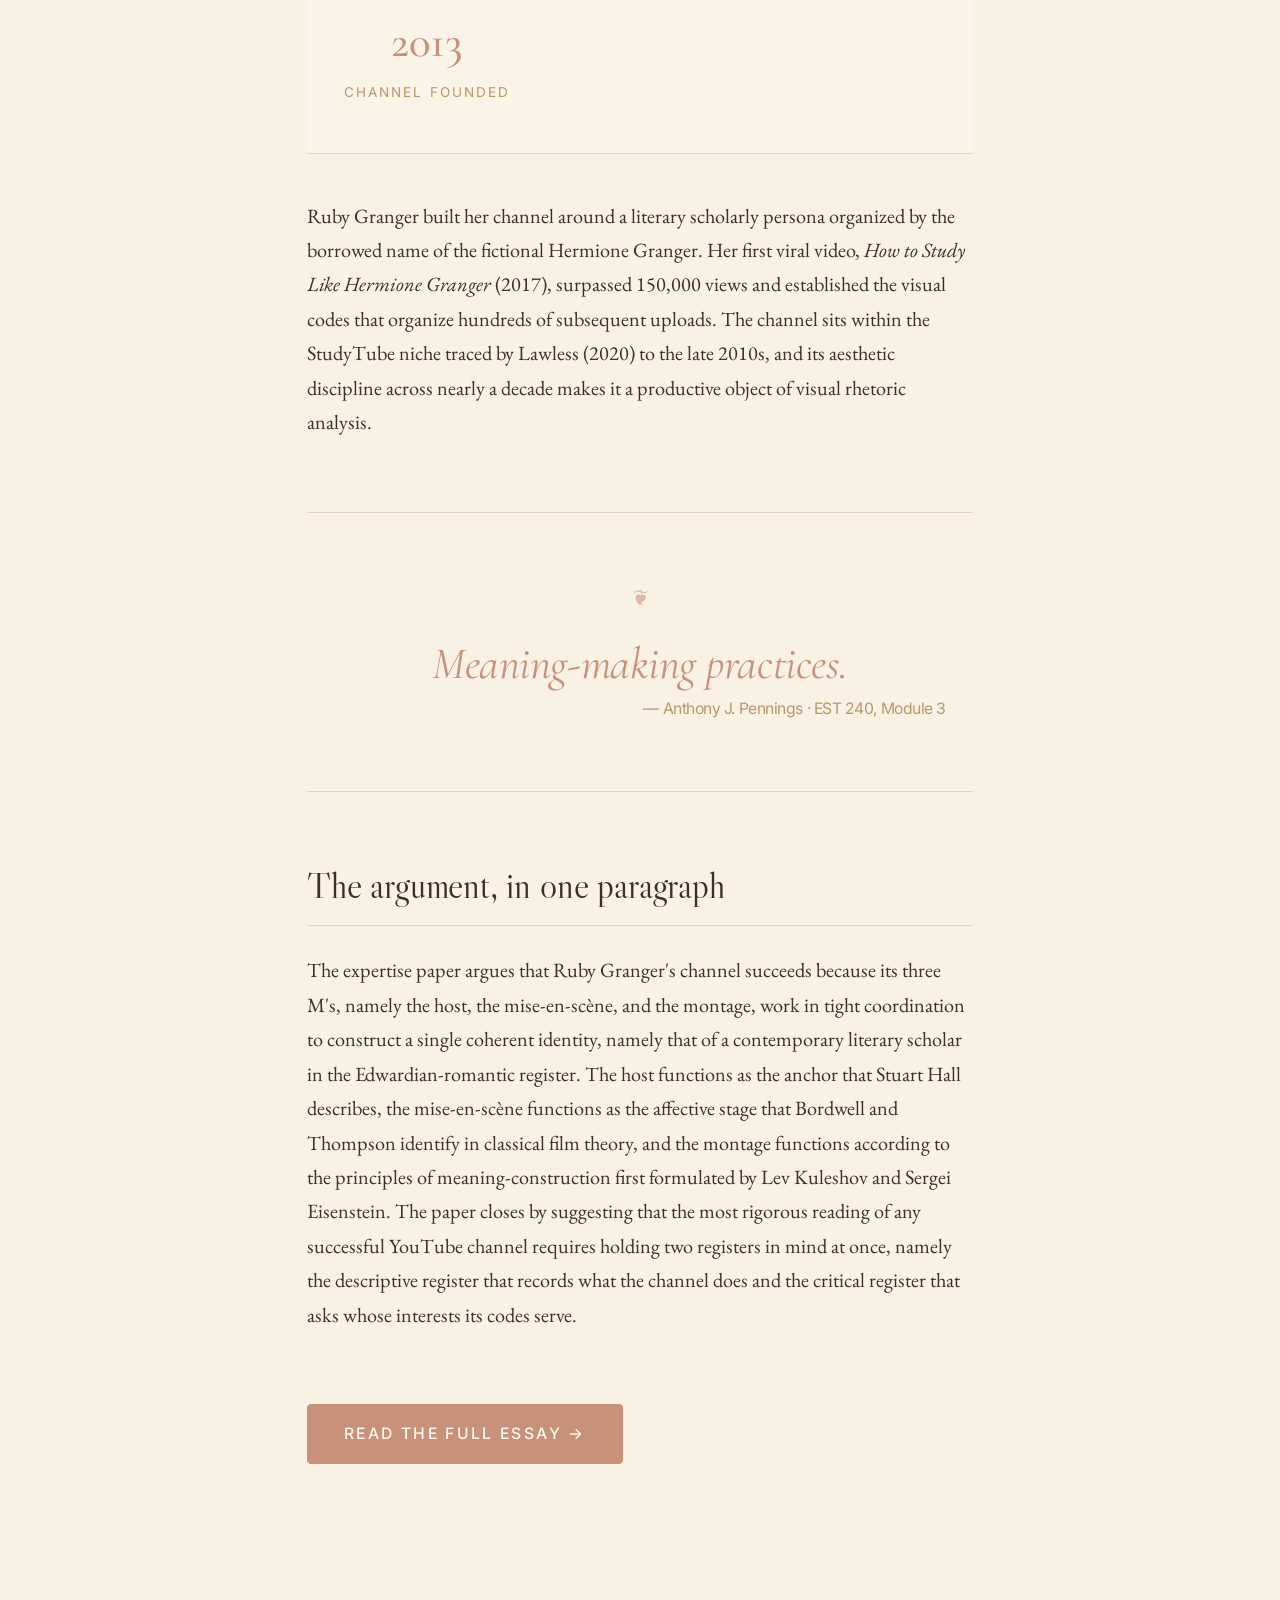
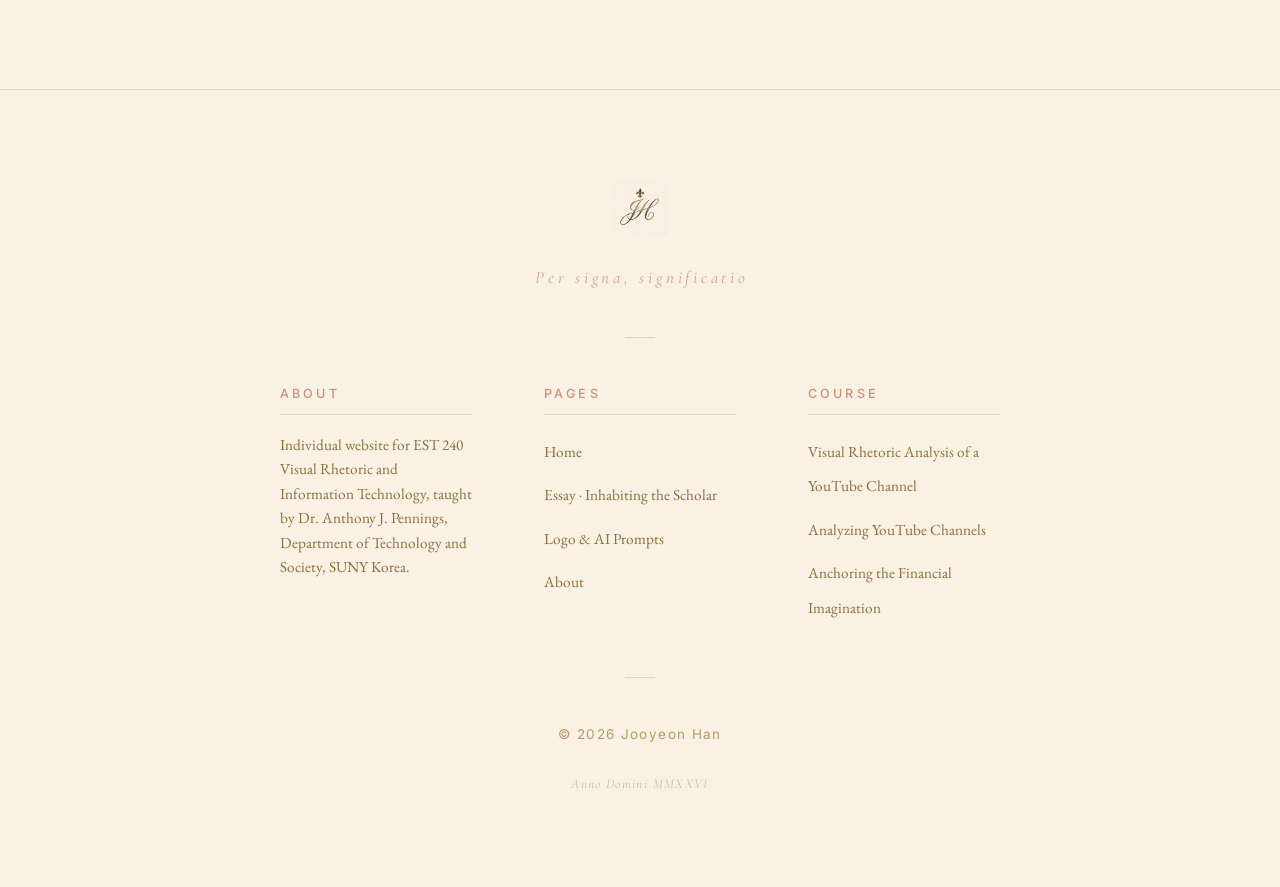
==== commit 9d637029: "Add files via upload" ====
--- a/index.html
+++ b/index.html
@@ -117,9 +117,9 @@
 
   <p>Ruby Granger built her channel around a literary scholarly persona organized by the borrowed name of the fictional Hermione Granger. Her first viral video, <em>How to Study Like Hermione Granger</em> (2017), surpassed 150,000 views and established the visual codes that organize hundreds of subsequent uploads. The channel sits within the StudyTube niche traced by Lawless (2020) to the late 2010s, and its aesthetic discipline across nearly a decade makes it a productive object of visual rhetoric analysis.</p>
 
-  <div class="pull-quote featured">
-    <p class="quote-text">Denotation fixes meaning, connotation communicates it.</p>
-    <p class="quote-attribution">— Anthony J. Pennings, EST 240 Visual Rhetoric and IT</p>
+  <div class="pull-quote">
+    Meaning-making practices.
+    <cite>Anthony J. Pennings &middot; EST 240, Module 3</cite>
   </div>
 
   <h2>The argument, in one paragraph</h2>
@@ -161,10 +161,6 @@
           <li><a href="https://apennings.com/media-strategies/show-biz-anchoring-the-financial-imagination/" target="_blank" rel="noopener">Anchoring the Financial Imagination</a></li>
         </ul>
       </div>
-      <div class="footer-col">
-        <p class="footer-col-title">Citation</p>
-        <p style="font-size: 0.9em; line-height: 1.5;">Pennings, A.J. (2026, May 14). EST 240 Visual Rhetoric and Information Technology [Class lecture]. State University of New York, Korea.</p>
-      </div>
     </div>
 
     <div class="footer-divider"></div>
--- a/style.css
+++ b/style.css
@@ -99,19 +99,6 @@
   border-bottom: 1px solid var(--border);
   font-weight: 400;
   letter-spacing: -0.005em;
-}
-
-h3 {
-  font-family: var(--font-display);
-  font-size: 1.3rem;
-  font-weight: 400;
-  font-style: italic;
-  color: var(--text-secondary);
-  margin: var(--space-xl) 0 var(--space-md);
-  line-height: 1.3;
-  letter-spacing: -0.002em;
-  padding-left: 0.5rem;
-  border-left: 2px solid var(--accent-light);
 }
 
 /* Royal H2 - more authoritative */
@@ -757,96 +744,31 @@
   display: block;
 }
 
-/* ===== Pull Quote (Enhanced) ===== */
+/* ===== Pull Quote ===== */
 .pull-quote {
   font-family: var(--font-display);
   font-style: italic;
-  font-size: 1.8rem;
-  line-height: 1.5;
-  letter-spacing: -0.005em;
-  color: var(--text-primary);
+  font-size: 2.5rem;
+  line-height: 1.2;
+  letter-spacing: -0.01em;
+  color: var(--accent);
   text-align: center;
-  padding: var(--space-2xl) var(--space-lg);
-  margin: var(--space-2xl) 0;
-  background: rgba(212, 175, 128, 0.08);
-  border-top: 2px solid var(--accent-light);
-  border-bottom: 2px solid var(--accent-light);
+  padding: var(--space-xl) var(--space-md);
+  margin: var(--space-xl) 0;
+  border-top: 1px solid var(--border);
+  border-bottom: 1px solid var(--border);
   position: relative;
-}
-
-.pull-quote.featured {
-  padding: var(--space-2xl) var(--space-xl);
-  background: linear-gradient(90deg, transparent 0%, rgba(212, 175, 128, 0.06) 50%, transparent 100%);
-}
-
-.pull-quote p {
-  margin: 0;
-  padding: 0;
-}
-
-.pull-quote .quote-text {
-  font-size: 1.8rem;
-  margin: var(--space-md) 0;
-  color: var(--text-primary);
-  font-weight: 400;
-}
-
-.pull-quote .quote-attribution {
-  font-size: 0.85rem;
-  font-style: normal;
-  color: var(--accent);
-  letter-spacing: 0.1em;
-  margin-top: var(--space-md);
-  padding-top: var(--space-md);
-  border-top: 1px solid var(--border);
 }
 
 .pull-quote::before {
   content: "❦";
   display: block;
   font-style: normal;
-  font-size: 1.5rem;
-  color: var(--accent);
-  opacity: 0.7;
-  margin-bottom: var(--space-lg);
+  font-size: 1.2rem;
+  color: var(--accent);
+  opacity: 0.6;
+  margin-bottom: var(--space-md);
   letter-spacing: 0;
-}
-
-.pull-quote::after {
-  content: "❦";
-  display: block;
-  font-style: normal;
-  font-size: 1.5rem;
-  color: var(--accent);
-  opacity: 0.7;
-  margin-top: var(--space-lg);
-  letter-spacing: 0;
-}
-
-/* ===== Essay Epigraph (Opening Quote) ===== */
-.essay-epigraph {
-  text-align: center;
-  margin: var(--space-2xl) 0 var(--space-2xl);
-  padding: var(--space-xl) 0;
-  border-top: 1px solid var(--border-subtle);
-  border-bottom: 1px solid var(--border-subtle);
-}
-
-.essay-epigraph p {
-  font-family: var(--font-body);
-  font-size: 1.1rem;
-  line-height: 1.6;
-  color: var(--text-secondary);
-  margin: 0 0 var(--space-sm);
-  font-style: italic;
-}
-
-.epigraph-attribution {
-  font-size: 0.9rem;
-  font-style: normal;
-  color: var(--text-tertiary);
-  letter-spacing: 0.05em;
-  margin: var(--space-md) 0 0 !important;
 }
 
 /* ===== Footer (Luxury Restraint) ===== */
@@ -1417,11 +1339,11 @@
 /* ===== 3-Column Footer ===== */
 .footer-cols {
   display: grid;
-  grid-template-columns: repeat(auto-fit, minmax(200px, 1fr));
+  grid-template-columns: 1fr 1fr 1fr;
   gap: var(--space-xl);
   text-align: left;
   margin: var(--space-lg) 0;
-  max-width: 1000px;
+  max-width: 900px;
   margin-left: auto;
   margin-right: auto;
 }
@@ -1696,34 +1618,3 @@
     height: 48px;
   }
 }
-
-/* ===== Citation Styles (Course Foundation Section) ===== */
-.citation-formal {
-  font-family: var(--font-body);
-  font-size: 0.9rem;
-  line-height: 1.6;
-  color: var(--text-secondary);
-  margin: var(--space-md) 0 var(--space-lg);
-  padding: var(--space-md) 0;
-  border-left: 2px solid var(--border);
-  padding-left: var(--space-md);
-  font-style: italic;
-}
-
-.citation-quote {
-  font-family: var(--font-display);
-  font-size: 1.1rem;
-  line-height: 1.6;
-  color: var(--text-primary);
-  margin: var(--space-md) 0 var(--space-lg);
-  padding: var(--space-md);
-  background: var(--bg-card);
-  border-left: 3px solid var(--accent-light);
-  border-radius: 0 2px 2px 0;
-  font-style: italic;
-}
-
-.citation-quote strong {
-  font-weight: 500;
-  color: var(--accent);
-}
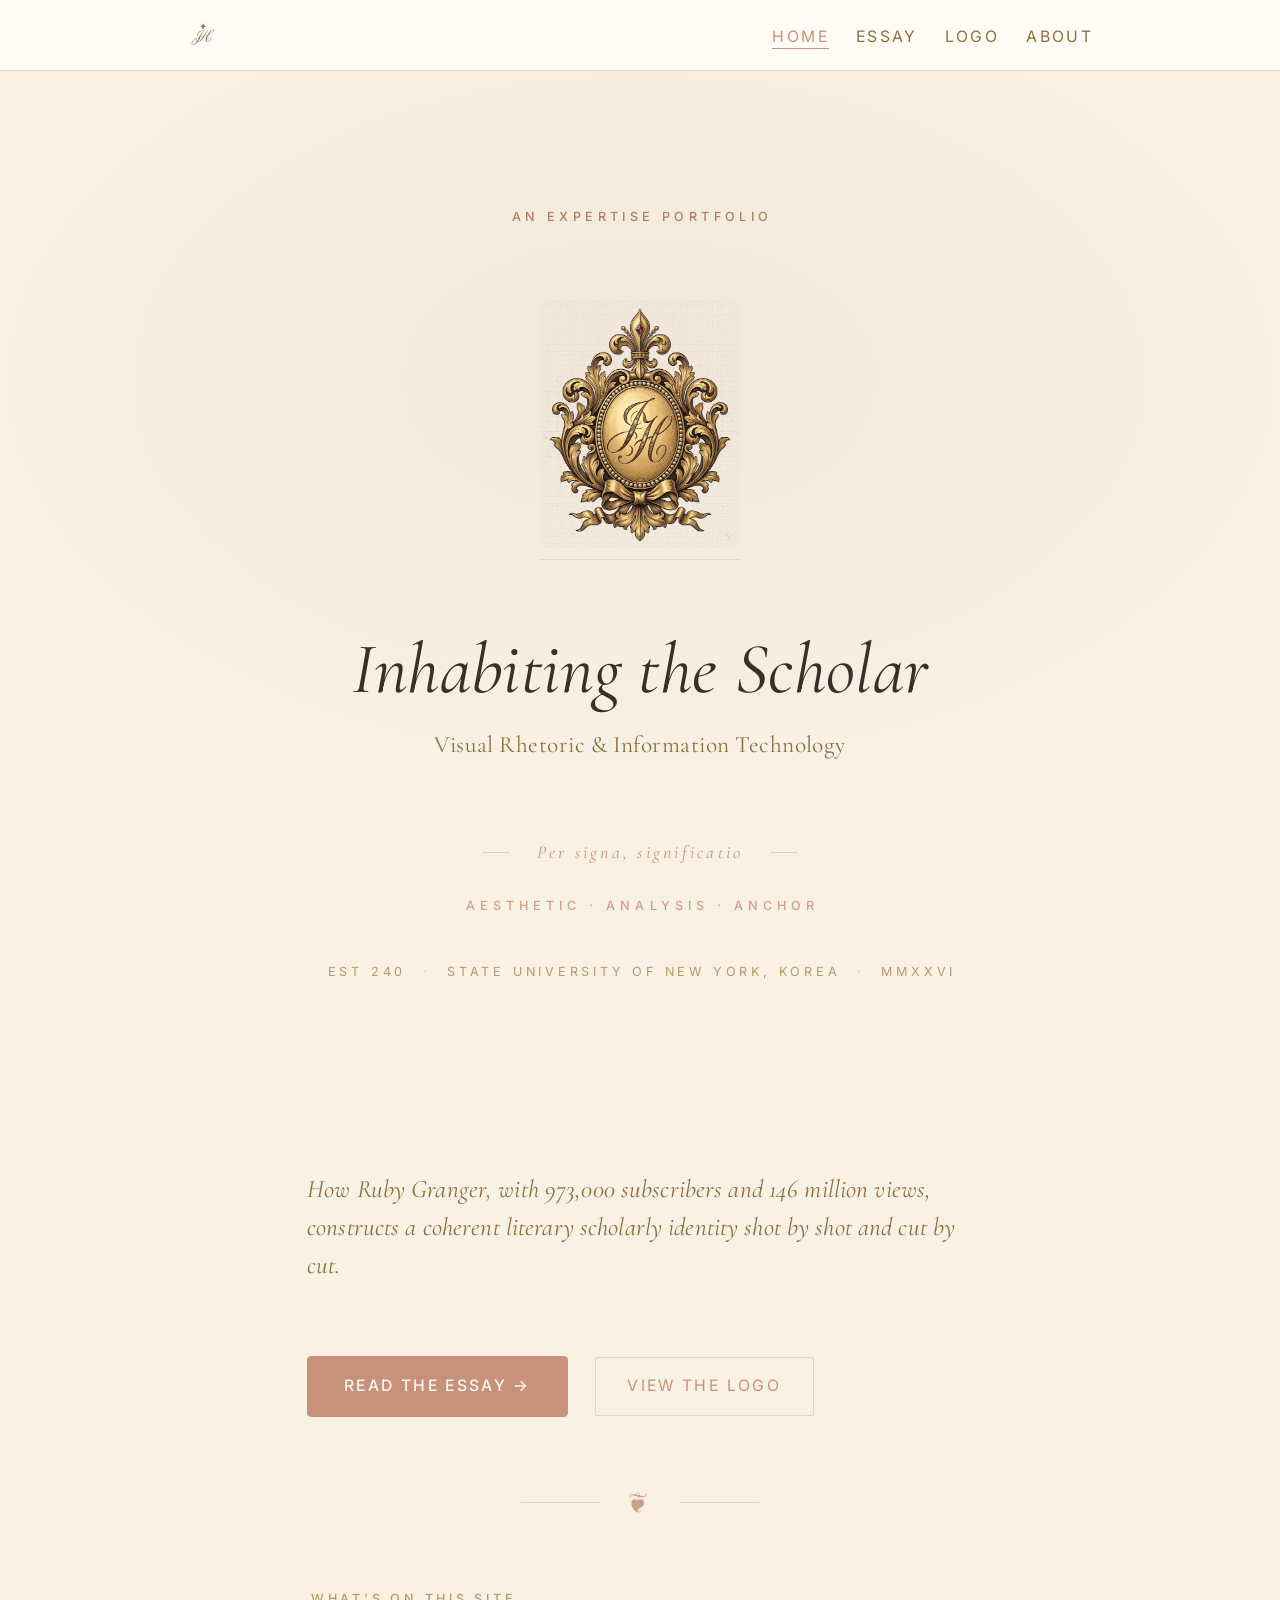
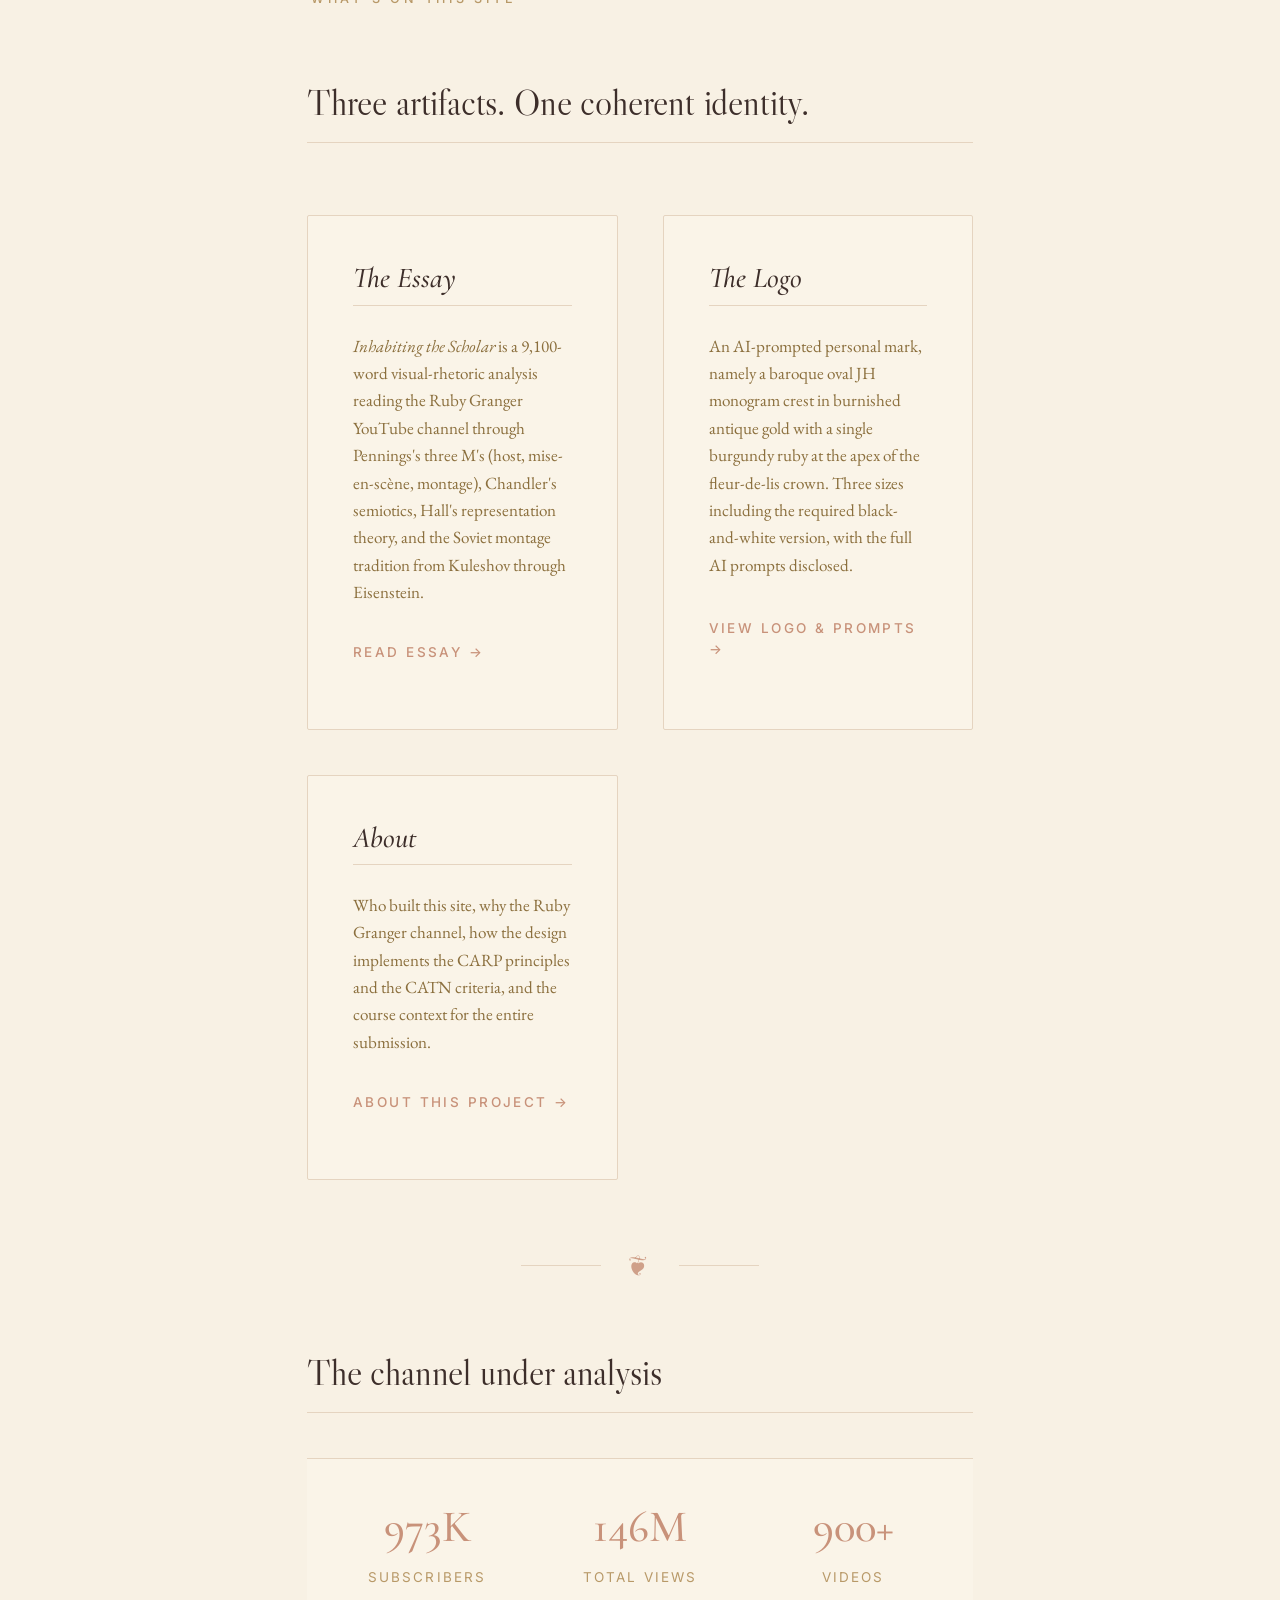
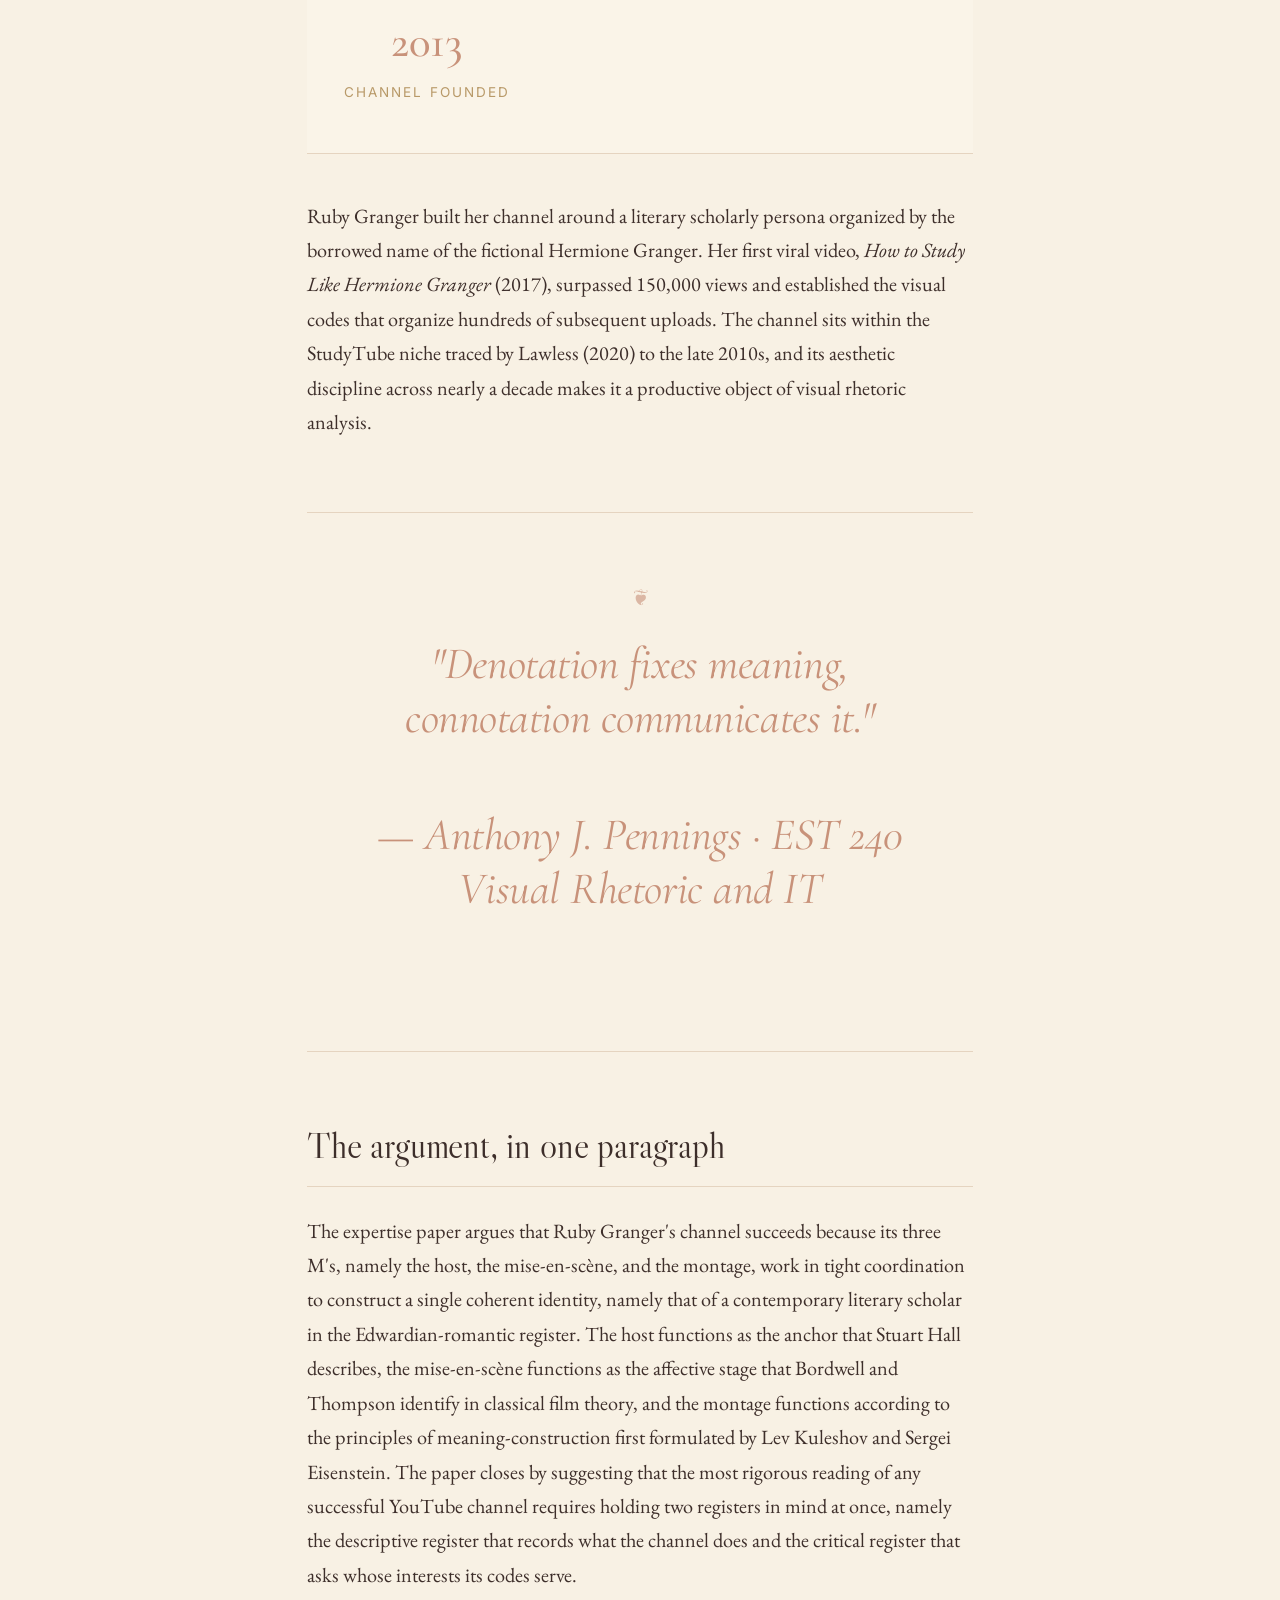
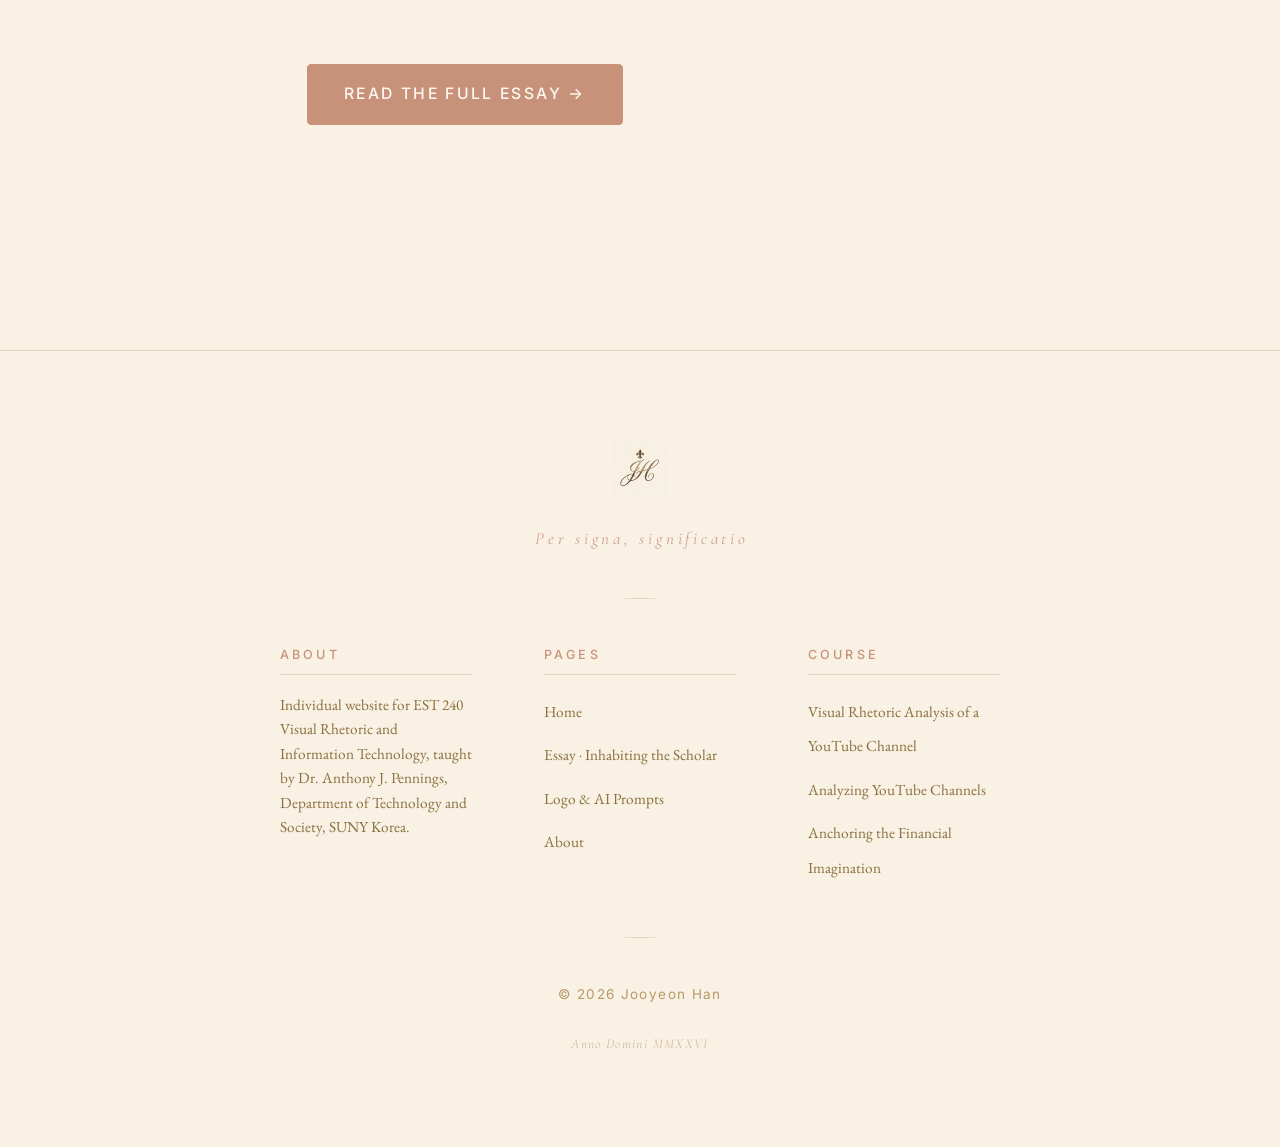
==== commit c740f044: "Add files via upload" ====
--- a/index.html
+++ b/index.html
@@ -117,9 +117,9 @@
 
   <p>Ruby Granger built her channel around a literary scholarly persona organized by the borrowed name of the fictional Hermione Granger. Her first viral video, <em>How to Study Like Hermione Granger</em> (2017), surpassed 150,000 views and established the visual codes that organize hundreds of subsequent uploads. The channel sits within the StudyTube niche traced by Lawless (2020) to the late 2010s, and its aesthetic discipline across nearly a decade makes it a productive object of visual rhetoric analysis.</p>
 
-  <div class="pull-quote">
-    Meaning-making practices.
-    <cite>Anthony J. Pennings &middot; EST 240, Module 3</cite>
+  <div class="pull-quote featured">
+    <p class="quote-text">"Denotation fixes meaning, connotation communicates it."</p>
+    <p class="quote-attribution">— Anthony J. Pennings · EST 240 Visual Rhetoric and IT</p>
   </div>
 
   <h2>The argument, in one paragraph</h2>
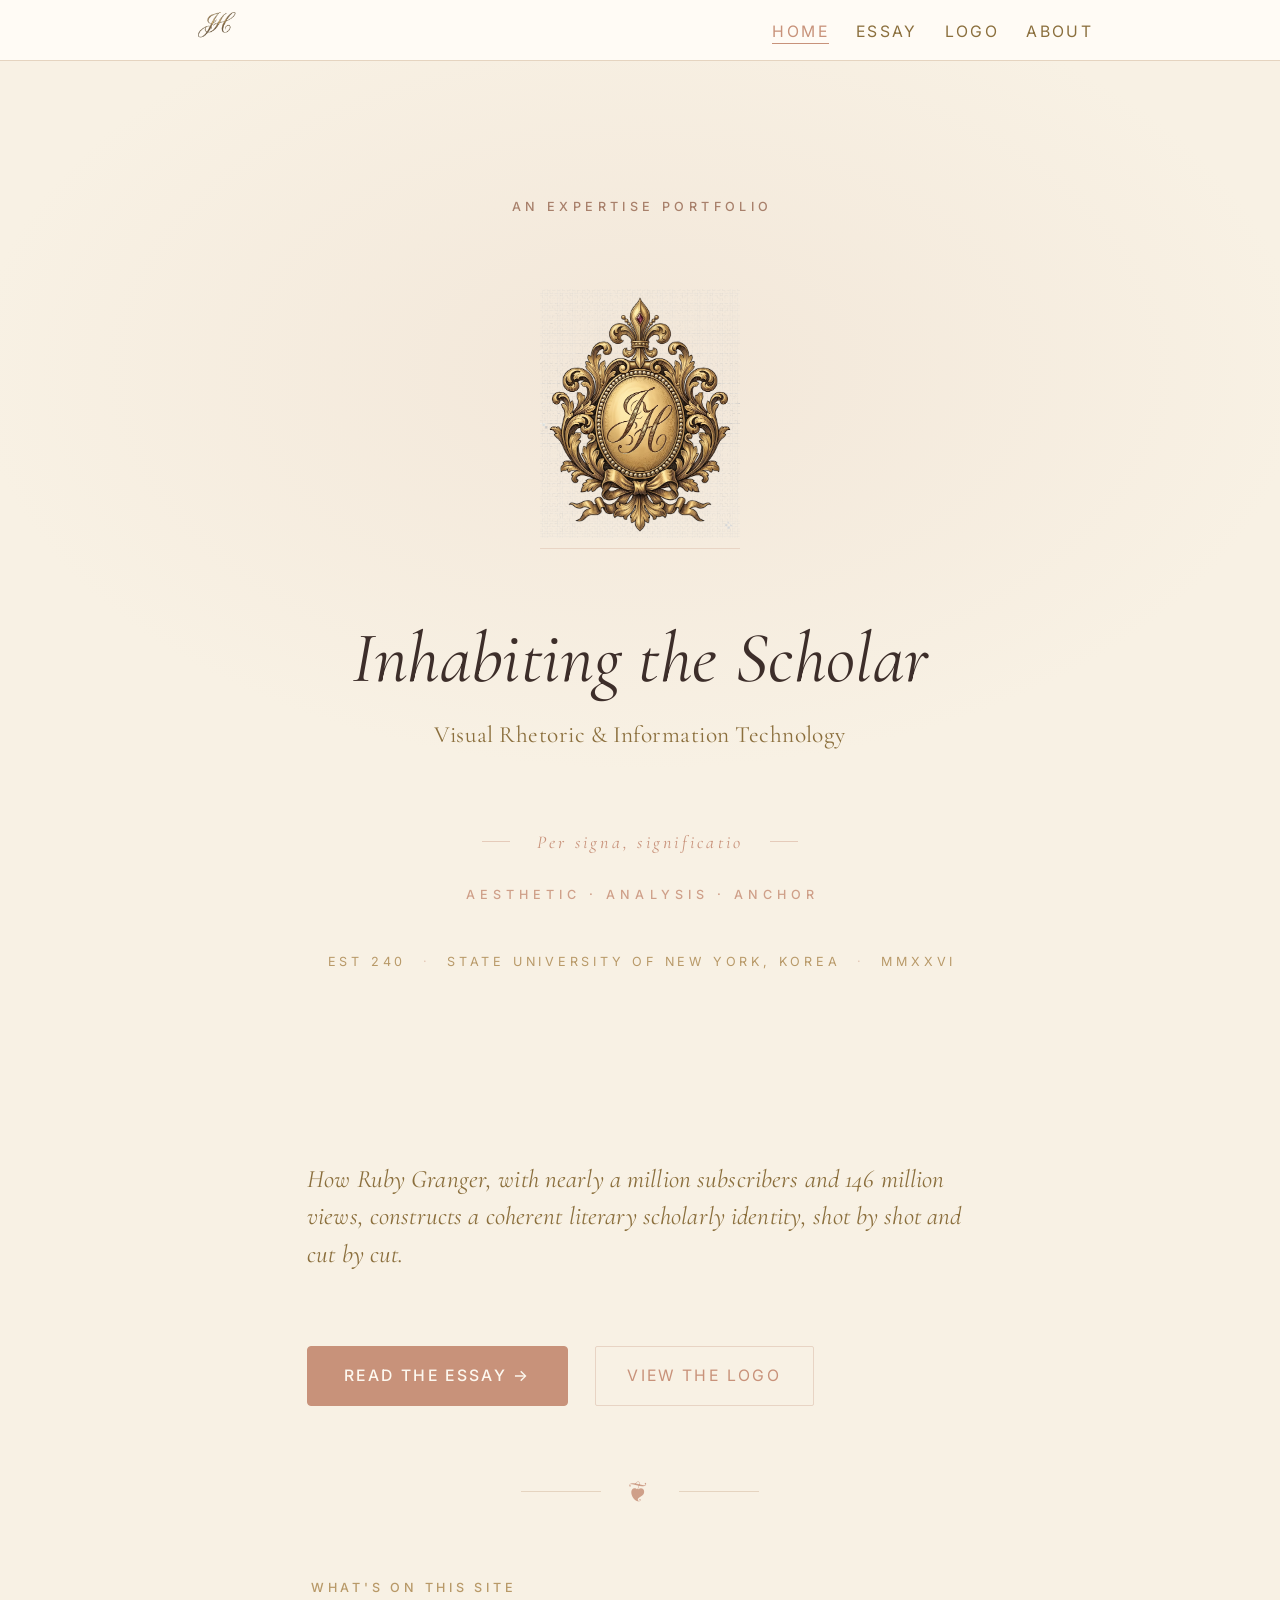
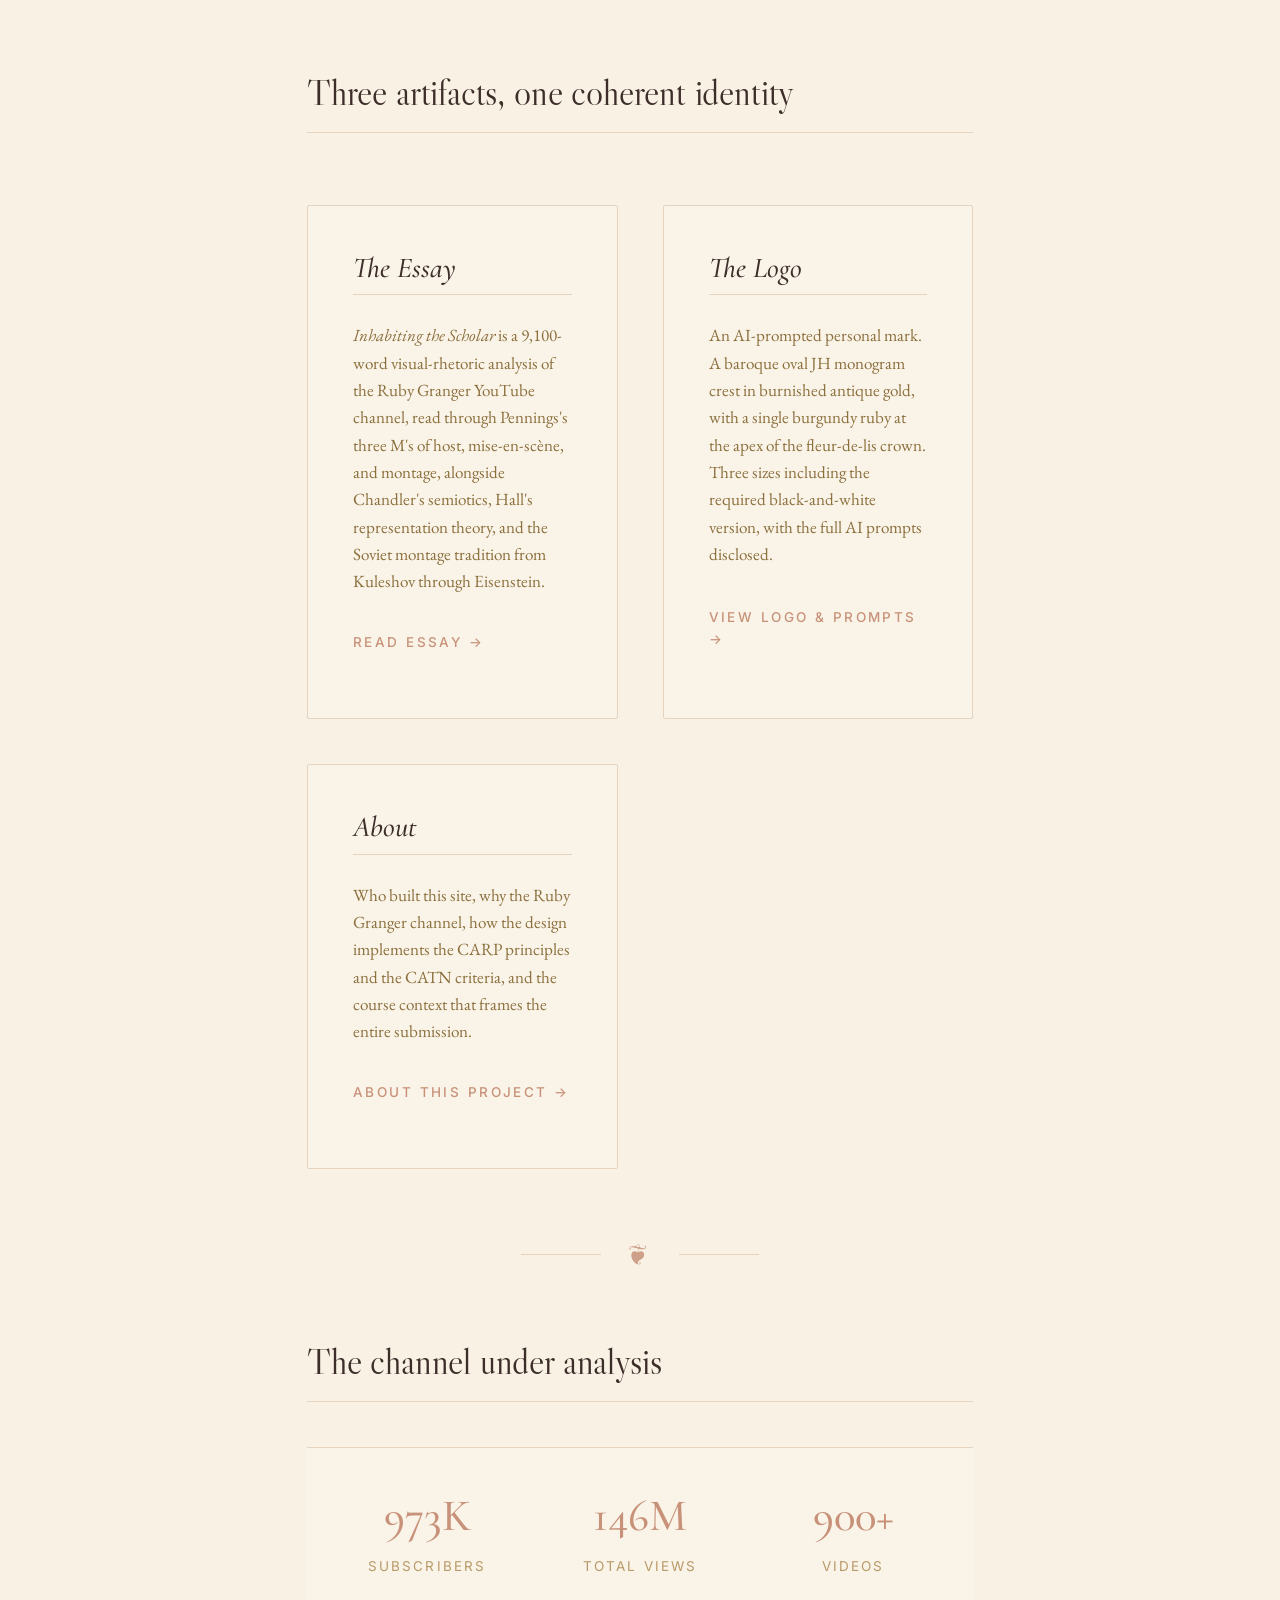
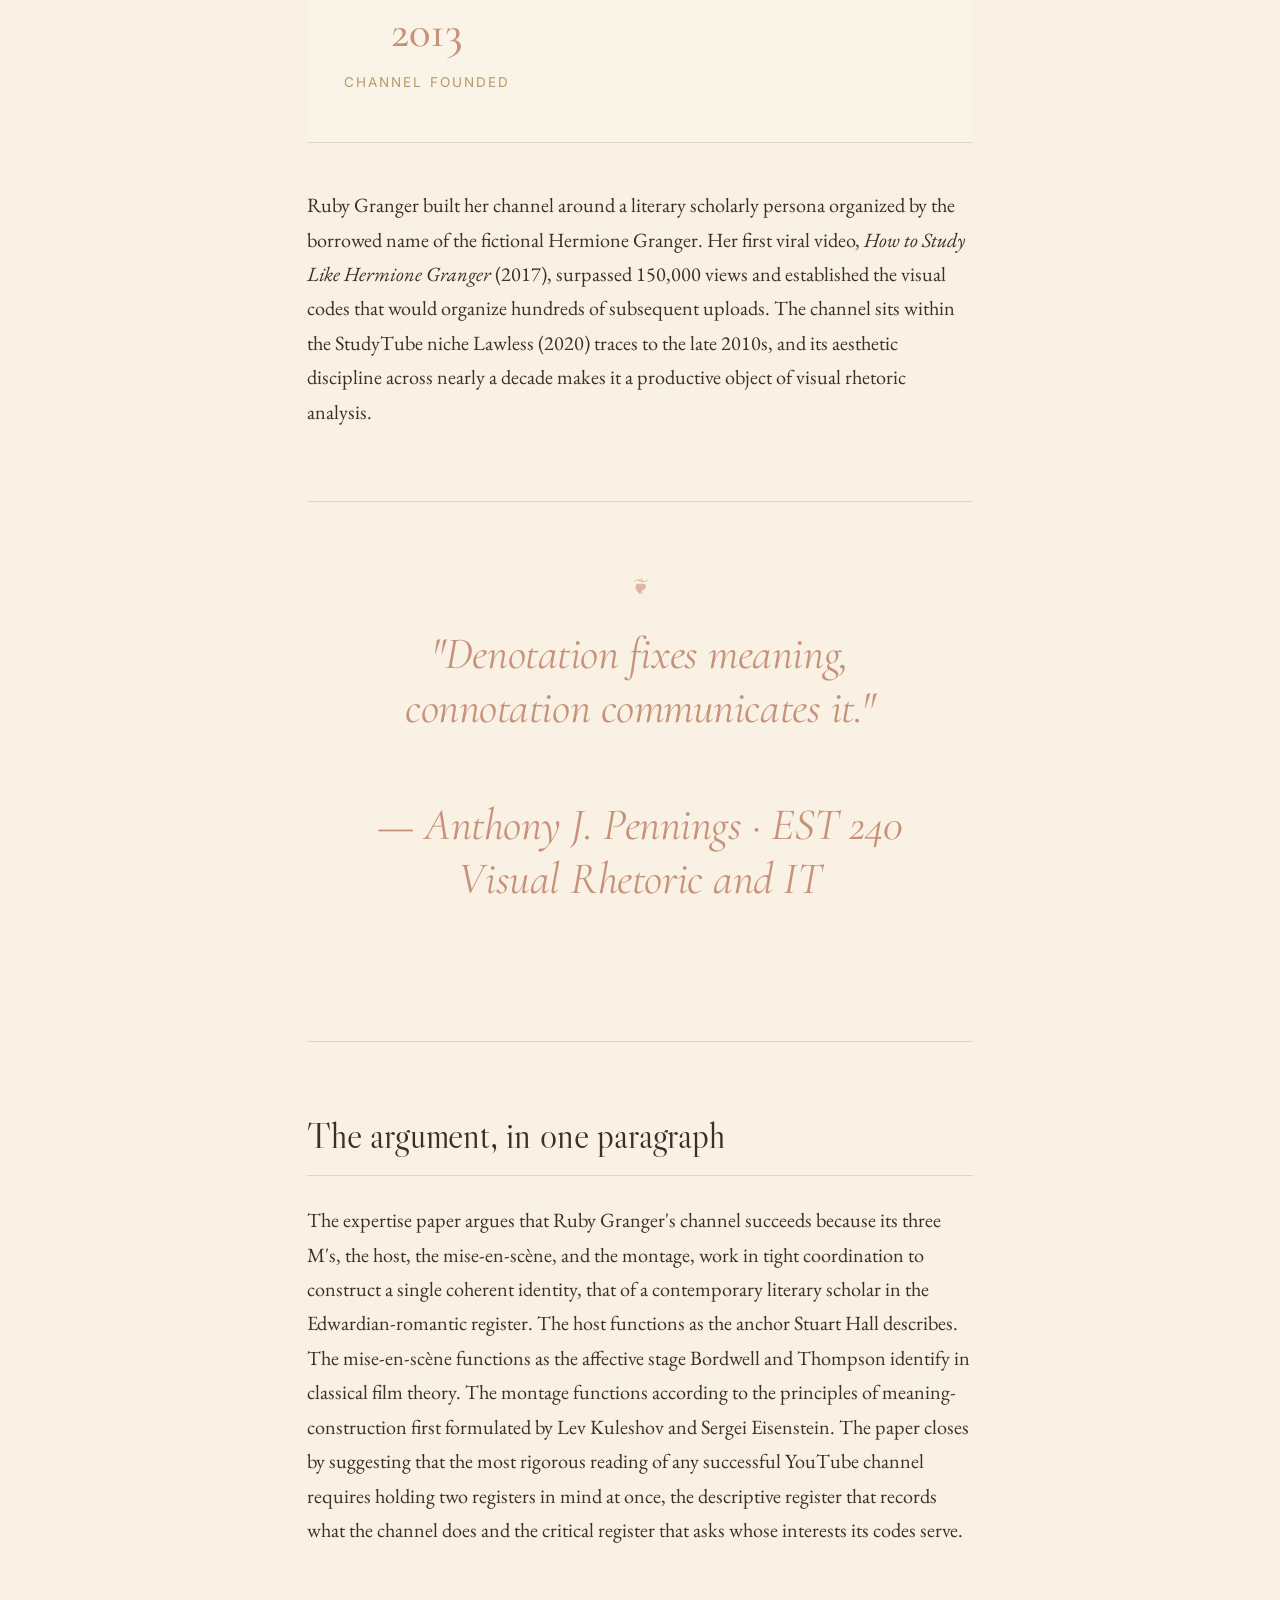
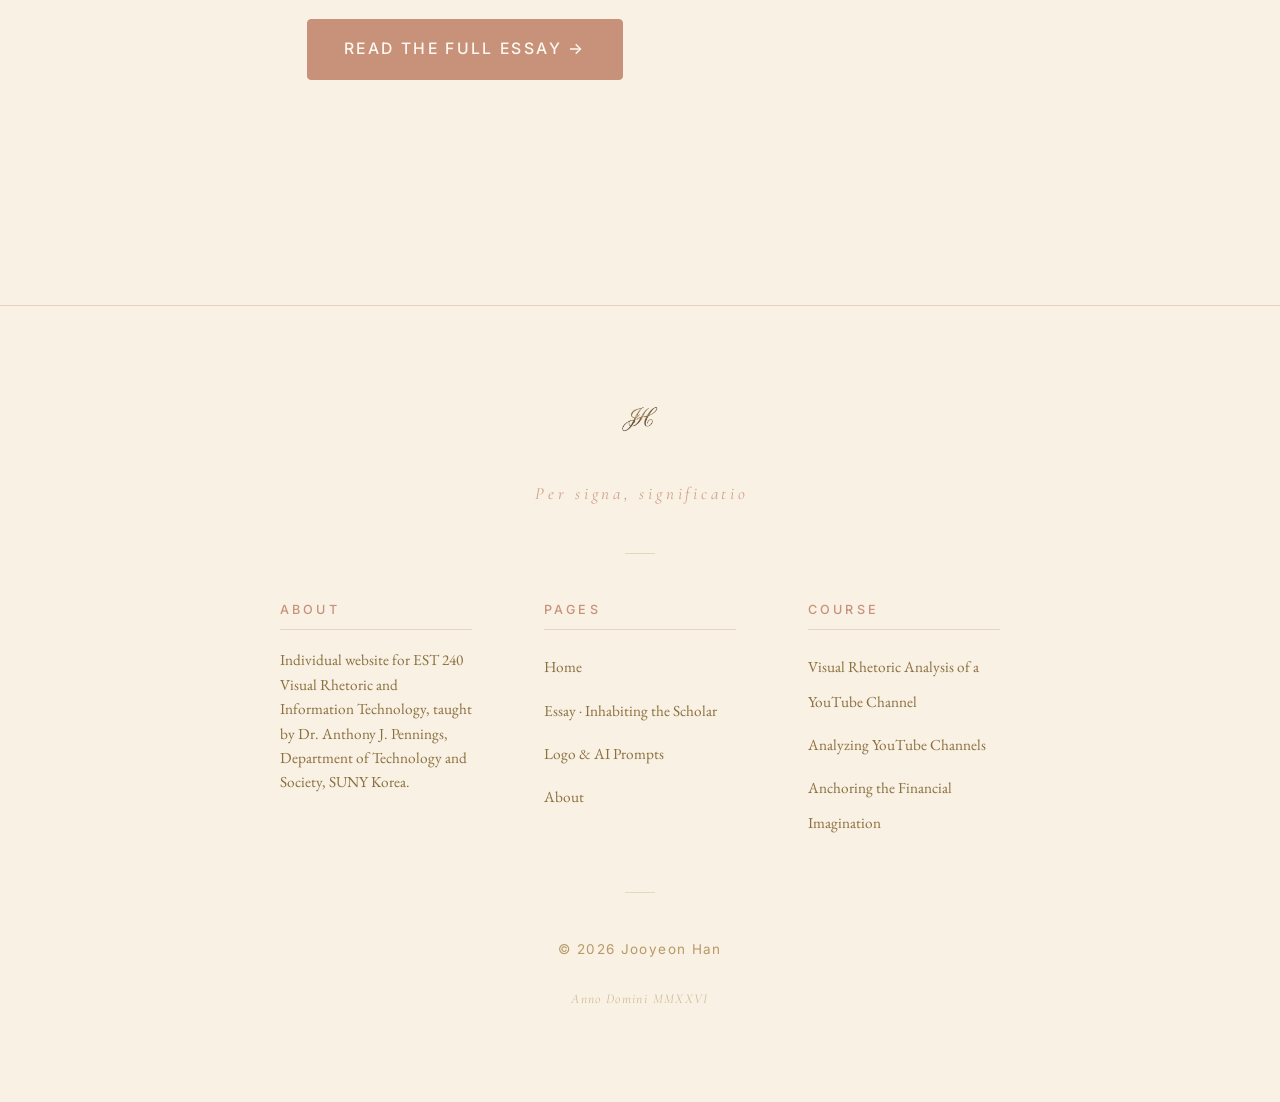
==== commit edbd1eca: "Add files via upload" ====
--- a/index.html
+++ b/index.html
@@ -57,7 +57,7 @@
 <!-- ===== Main Content ===== -->
 <div class="container">
 
-  <p class="lead">How Ruby Granger, with 973,000 subscribers and 146 million views, constructs a coherent literary scholarly identity shot by shot and cut by cut.</p>
+  <p class="lead">How Ruby Granger, with nearly a million subscribers and 146 million views, constructs a coherent literary scholarly identity, shot by shot and cut by cut.</p>
 
   <p class="cta-row">
     <a href="essay.html" class="btn btn-primary">Read the essay &rarr;</a>
@@ -68,25 +68,25 @@
 
   <p class="eyebrow">What's on this site</p>
 
-  <h2>Three artifacts. One coherent identity.</h2>
+  <h2>Three artifacts, one coherent identity</h2>
 
   <div class="artifact-grid">
 
     <div class="artifact-card">
       <h3>The Essay</h3>
-      <p><em>Inhabiting the Scholar</em> is a 9,100-word visual-rhetoric analysis reading the Ruby Granger YouTube channel through Pennings's three M's (host, mise-en-sc&egrave;ne, montage), Chandler's semiotics, Hall's representation theory, and the Soviet montage tradition from Kuleshov through Eisenstein.</p>
+      <p><em>Inhabiting the Scholar</em> is a 9,100-word visual-rhetoric analysis of the Ruby Granger YouTube channel, read through Pennings's three M's of host, mise-en-sc&egrave;ne, and montage, alongside Chandler's semiotics, Hall's representation theory, and the Soviet montage tradition from Kuleshov through Eisenstein.</p>
       <p><a href="essay.html" class="artifact-link">Read essay &rarr;</a></p>
     </div>
 
     <div class="artifact-card">
       <h3>The Logo</h3>
-      <p>An AI-prompted personal mark, namely a baroque oval JH monogram crest in burnished antique gold with a single burgundy ruby at the apex of the fleur-de-lis crown. Three sizes including the required black-and-white version, with the full AI prompts disclosed.</p>
+      <p>An AI-prompted personal mark. A baroque oval JH monogram crest in burnished antique gold, with a single burgundy ruby at the apex of the fleur-de-lis crown. Three sizes including the required black-and-white version, with the full AI prompts disclosed.</p>
       <p><a href="logo.html" class="artifact-link">View logo &amp; prompts &rarr;</a></p>
     </div>
 
     <div class="artifact-card">
       <h3>About</h3>
-      <p>Who built this site, why the Ruby Granger channel, how the design implements the CARP principles and the CATN criteria, and the course context for the entire submission.</p>
+      <p>Who built this site, why the Ruby Granger channel, how the design implements the CARP principles and the CATN criteria, and the course context that frames the entire submission.</p>
       <p><a href="about.html" class="artifact-link">About this project &rarr;</a></p>
     </div>
 
@@ -115,7 +115,7 @@
     </div>
   </div>
 
-  <p>Ruby Granger built her channel around a literary scholarly persona organized by the borrowed name of the fictional Hermione Granger. Her first viral video, <em>How to Study Like Hermione Granger</em> (2017), surpassed 150,000 views and established the visual codes that organize hundreds of subsequent uploads. The channel sits within the StudyTube niche traced by Lawless (2020) to the late 2010s, and its aesthetic discipline across nearly a decade makes it a productive object of visual rhetoric analysis.</p>
+  <p>Ruby Granger built her channel around a literary scholarly persona organized by the borrowed name of the fictional Hermione Granger. Her first viral video, <em>How to Study Like Hermione Granger</em> (2017), surpassed 150,000 views and established the visual codes that would organize hundreds of subsequent uploads. The channel sits within the StudyTube niche Lawless (2020) traces to the late 2010s, and its aesthetic discipline across nearly a decade makes it a productive object of visual rhetoric analysis.</p>
 
   <div class="pull-quote featured">
     <p class="quote-text">"Denotation fixes meaning, connotation communicates it."</p>
@@ -124,7 +124,7 @@
 
   <h2>The argument, in one paragraph</h2>
 
-  <p>The expertise paper argues that Ruby Granger's channel succeeds because its three M's, namely the host, the mise-en-sc&egrave;ne, and the montage, work in tight coordination to construct a single coherent identity, namely that of a contemporary literary scholar in the Edwardian-romantic register. The host functions as the anchor that Stuart Hall describes, the mise-en-sc&egrave;ne functions as the affective stage that Bordwell and Thompson identify in classical film theory, and the montage functions according to the principles of meaning-construction first formulated by Lev Kuleshov and Sergei Eisenstein. The paper closes by suggesting that the most rigorous reading of any successful YouTube channel requires holding two registers in mind at once, namely the descriptive register that records what the channel does and the critical register that asks whose interests its codes serve.</p>
+  <p>The expertise paper argues that Ruby Granger's channel succeeds because its three M's, the host, the mise-en-sc&egrave;ne, and the montage, work in tight coordination to construct a single coherent identity, that of a contemporary literary scholar in the Edwardian-romantic register. The host functions as the anchor Stuart Hall describes. The mise-en-sc&egrave;ne functions as the affective stage Bordwell and Thompson identify in classical film theory. The montage functions according to the principles of meaning-construction first formulated by Lev Kuleshov and Sergei Eisenstein. The paper closes by suggesting that the most rigorous reading of any successful YouTube channel requires holding two registers in mind at once, the descriptive register that records what the channel does and the critical register that asks whose interests its codes serve.</p>
 
   <p class="cta-row">
     <a href="essay.html" class="btn btn-primary">Read the full essay &rarr;</a>
--- a/style.css
+++ b/style.css
@@ -266,7 +266,7 @@
 .nav {
   background: var(--bg-elevated);
   border-bottom: 1px solid var(--border);
-  padding: var(--space-sm) 0;
+  padding: 0;
   position: sticky;
   top: 0;
   z-index: 100;
@@ -1008,11 +1008,11 @@
 
 /* ===== Nav mark (small icon in nav) ===== */
 .nav-mark {
-  width: 32px;
-  height: 32px;
+  width: 60px;
+  height: 60px;
   margin-right: 0;
   vertical-align: middle;
-  display: inline-block;
+  display: block;
   opacity: 0.85;
   transition: opacity 0.3s ease;
 }
@@ -1589,9 +1589,9 @@
 
 /* ===== Nav Mark Image (Simple navbar logo, Pennings feedback) ===== */
 .nav-mark {
-  height: 32px;
+  height: 60px;
   width: auto;
-  display: inline-block;
+  display: block;
   vertical-align: middle;
   transition: opacity 0.2s ease;
 }
@@ -1611,7 +1611,7 @@
 
 @media (max-width: 768px) {
   .nav-mark {
-    height: 28px;
+    height: 48px;
   }
   
   .footer-mark {
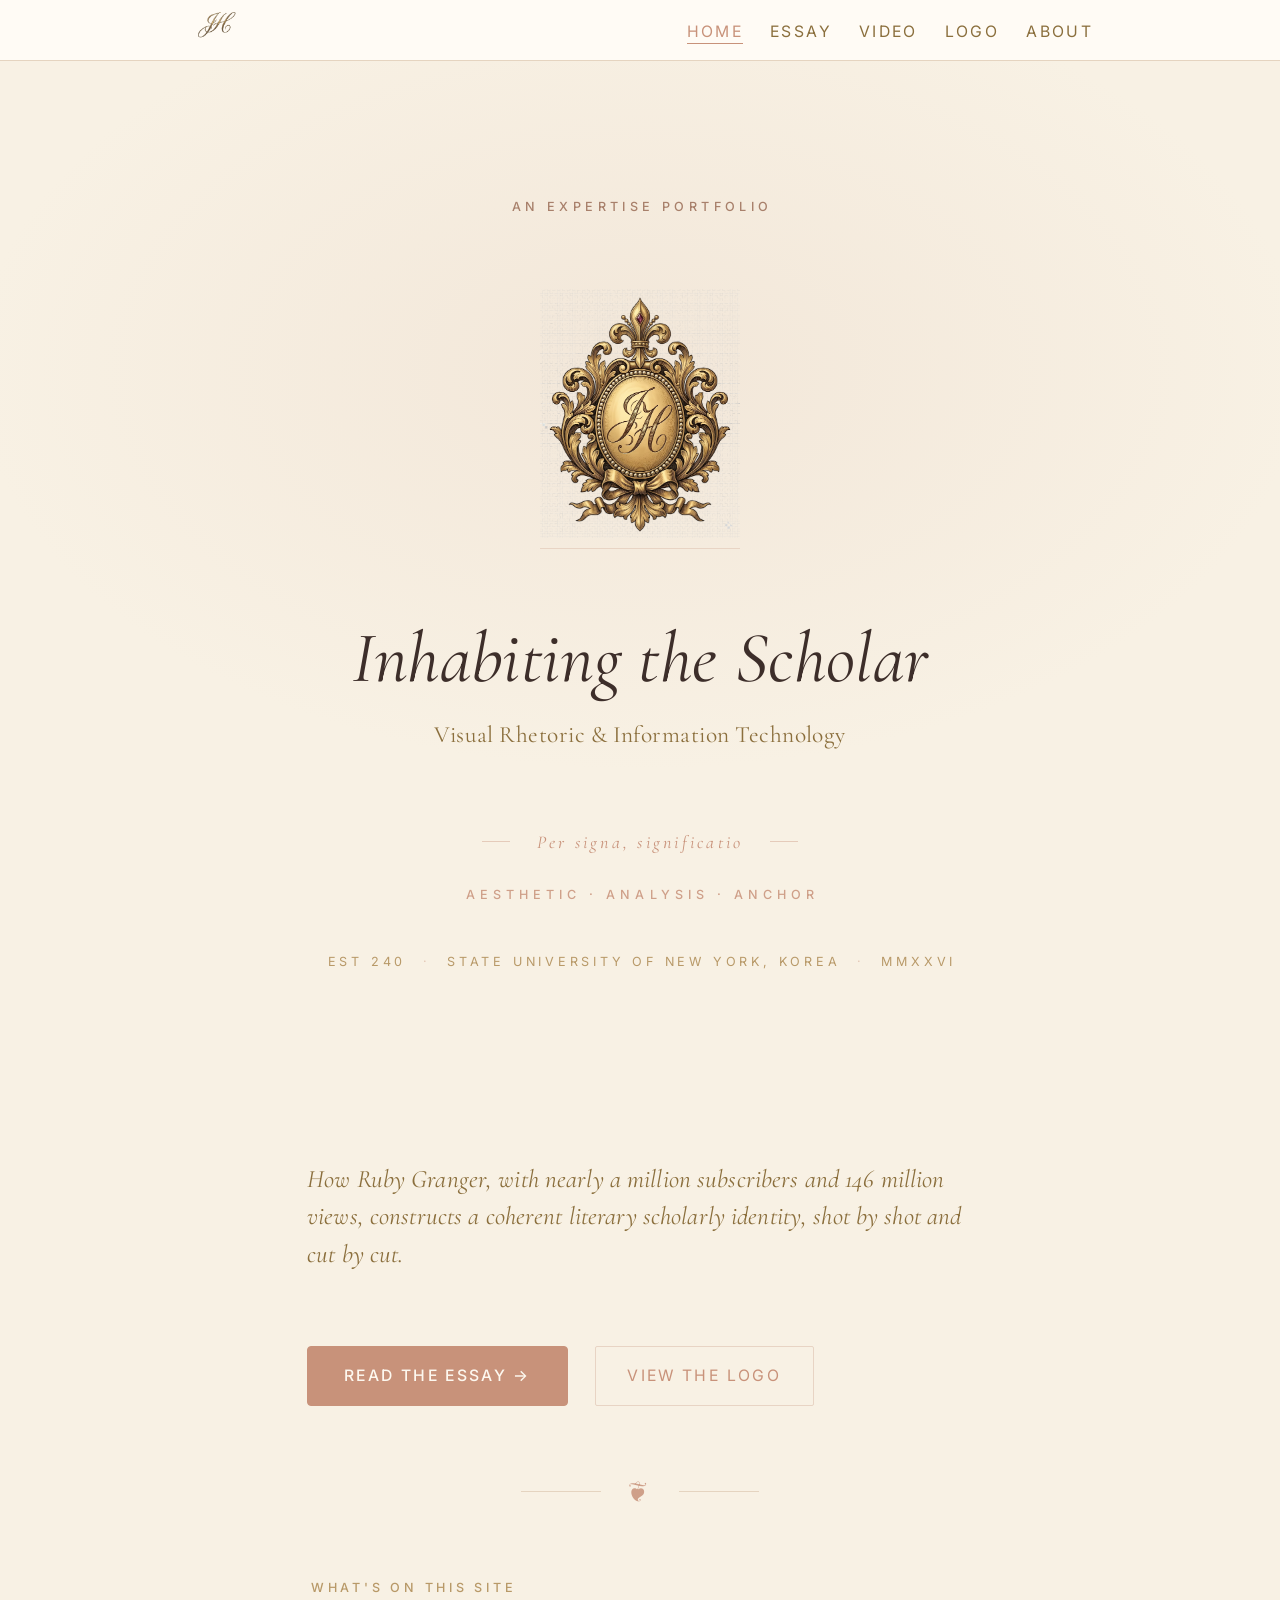
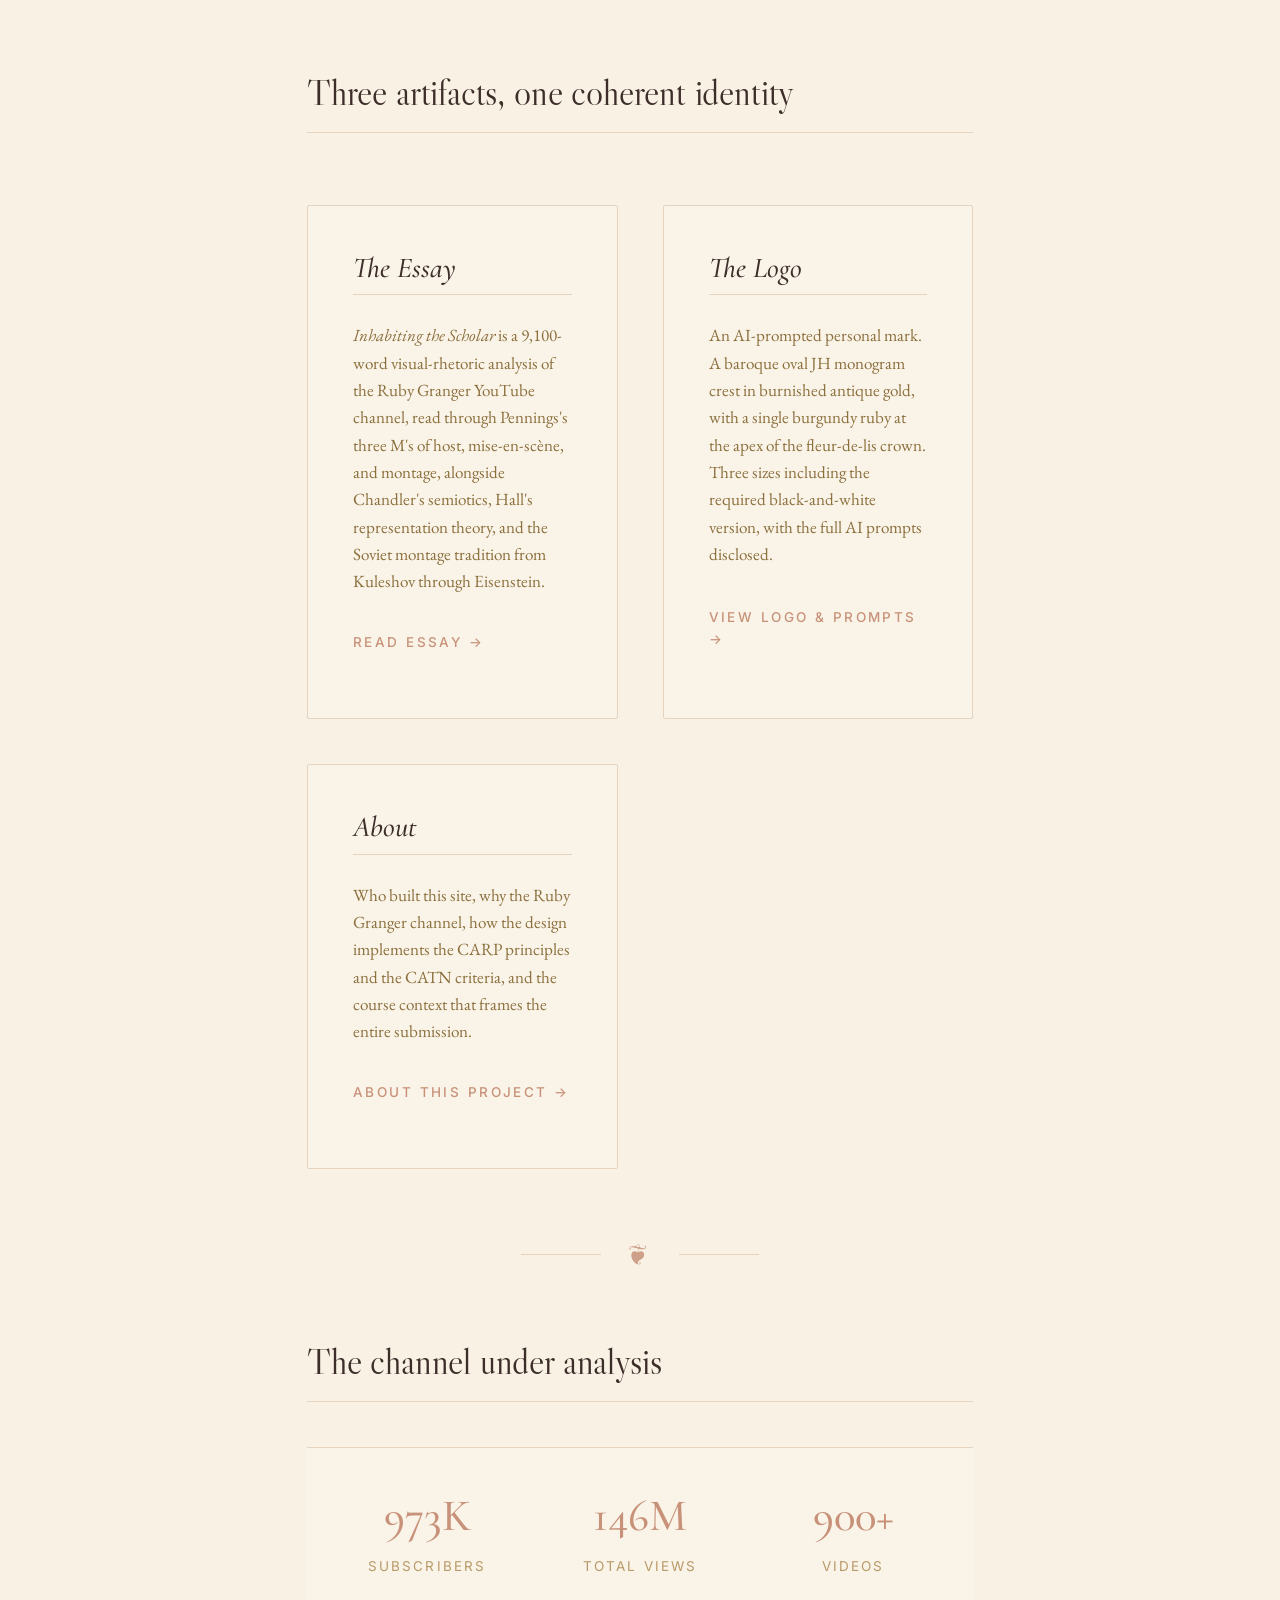
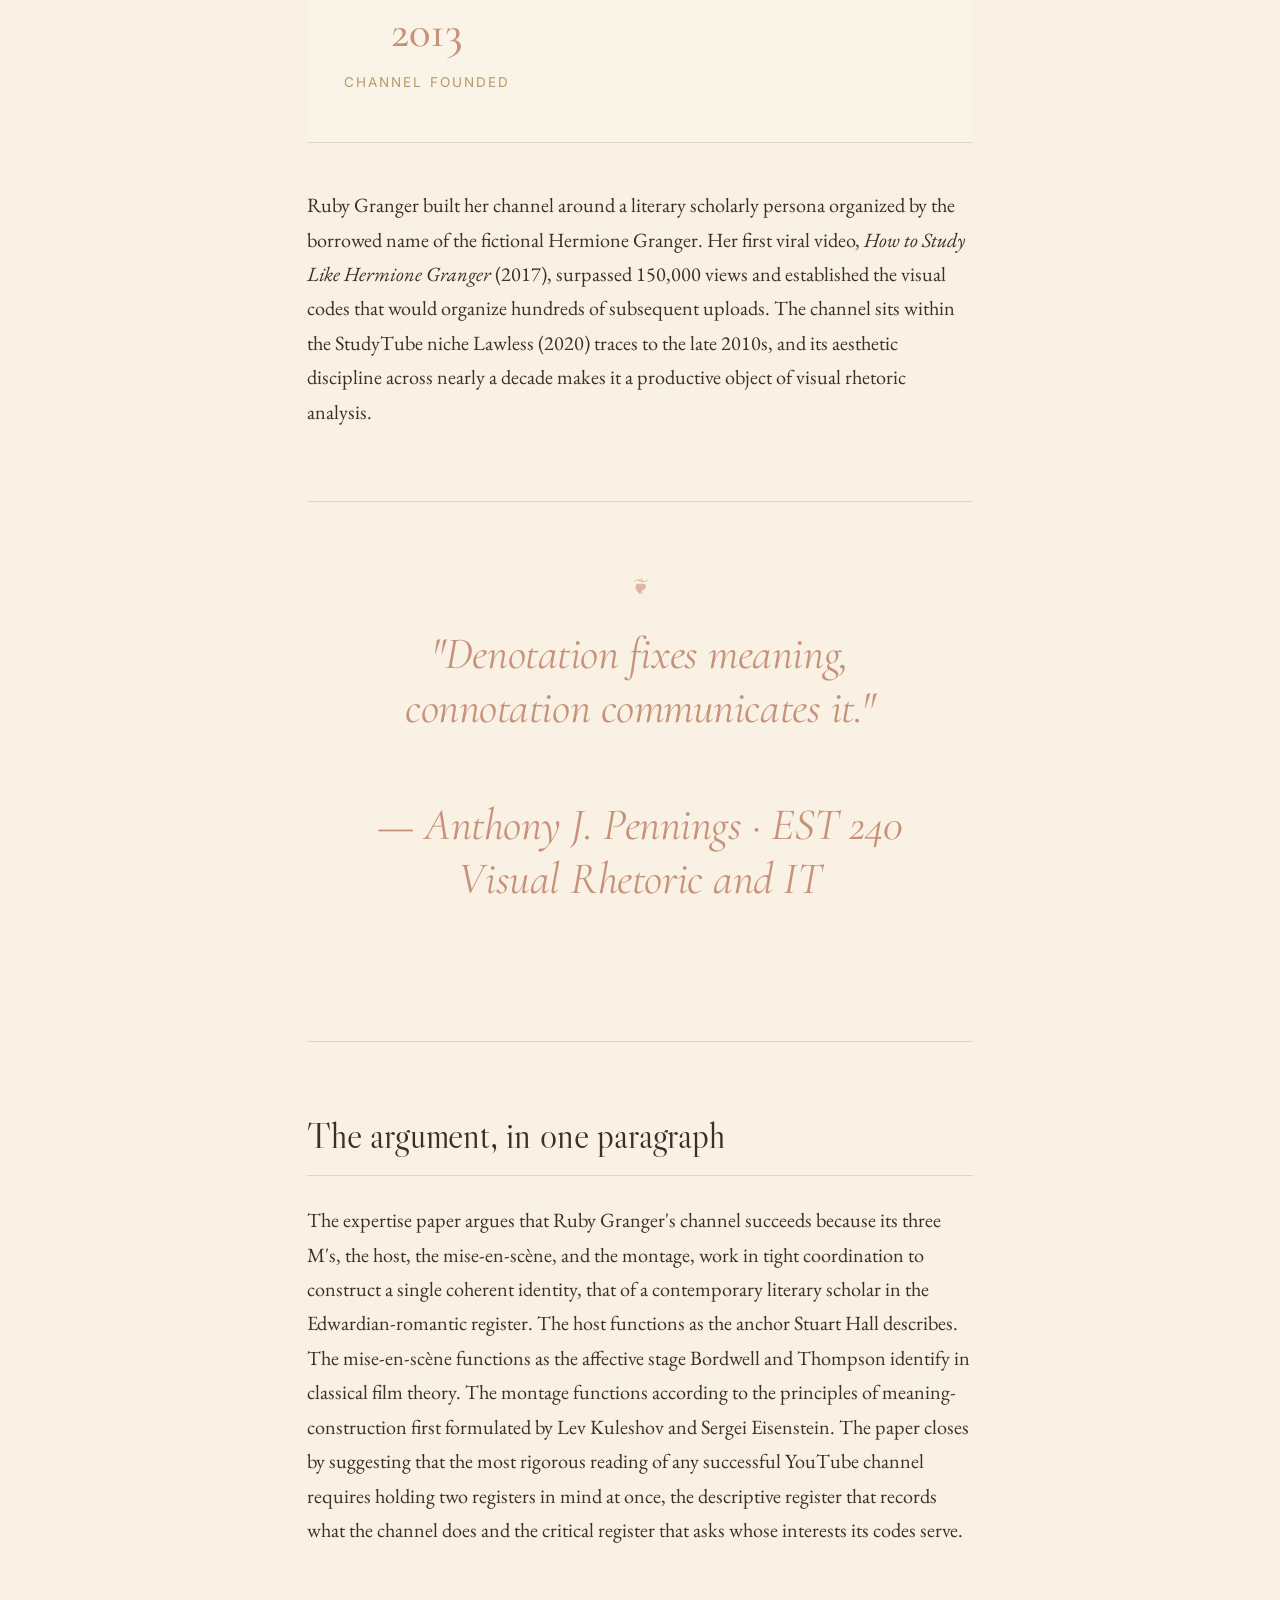
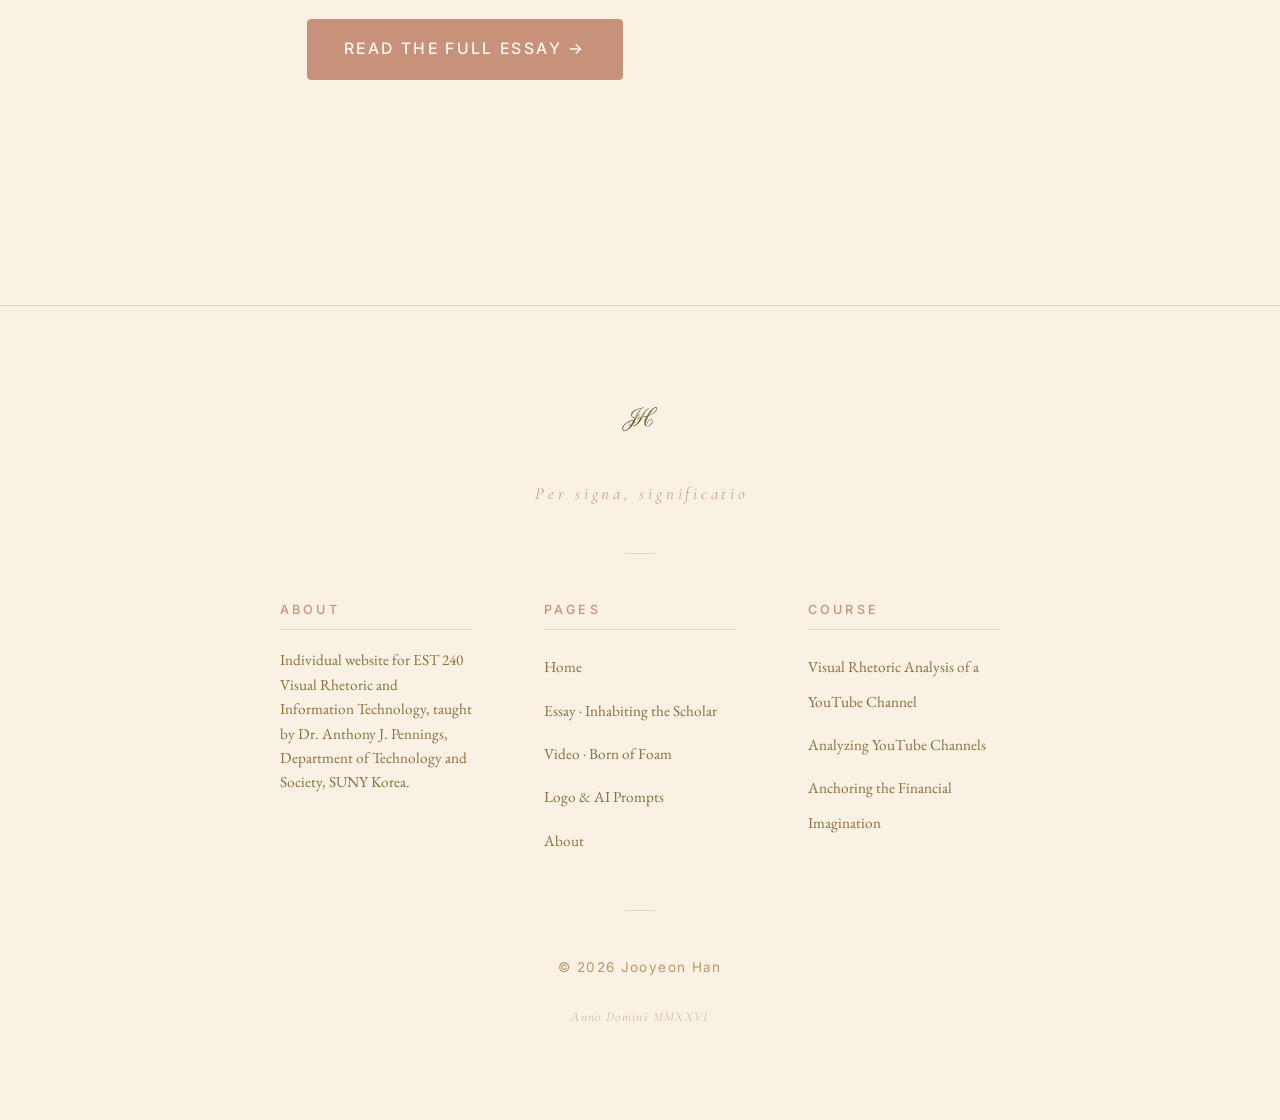
==== commit cad390b6: "Add files via upload" ====
--- a/index.html
+++ b/index.html
@@ -22,6 +22,7 @@
     <ul class="nav-menu">
       <li><a href="index.html" class="nav-link active">Home</a></li>
       <li><a href="essay.html" class="nav-link">Essay</a></li>
+      <li><a href="video.html" class="nav-link">Video</a></li>
       <li><a href="logo.html" class="nav-link">Logo</a></li>
       <li><a href="about.html" class="nav-link">About</a></li>
     </ul>
@@ -149,6 +150,7 @@
         <ul class="footer-list">
           <li><a href="index.html">Home</a></li>
           <li><a href="essay.html">Essay &middot; Inhabiting the Scholar</a></li>
+          <li><a href="video.html">Video &middot; Born of Foam</a></li>
           <li><a href="logo.html">Logo &amp; AI Prompts</a></li>
           <li><a href="about.html">About</a></li>
         </ul>
